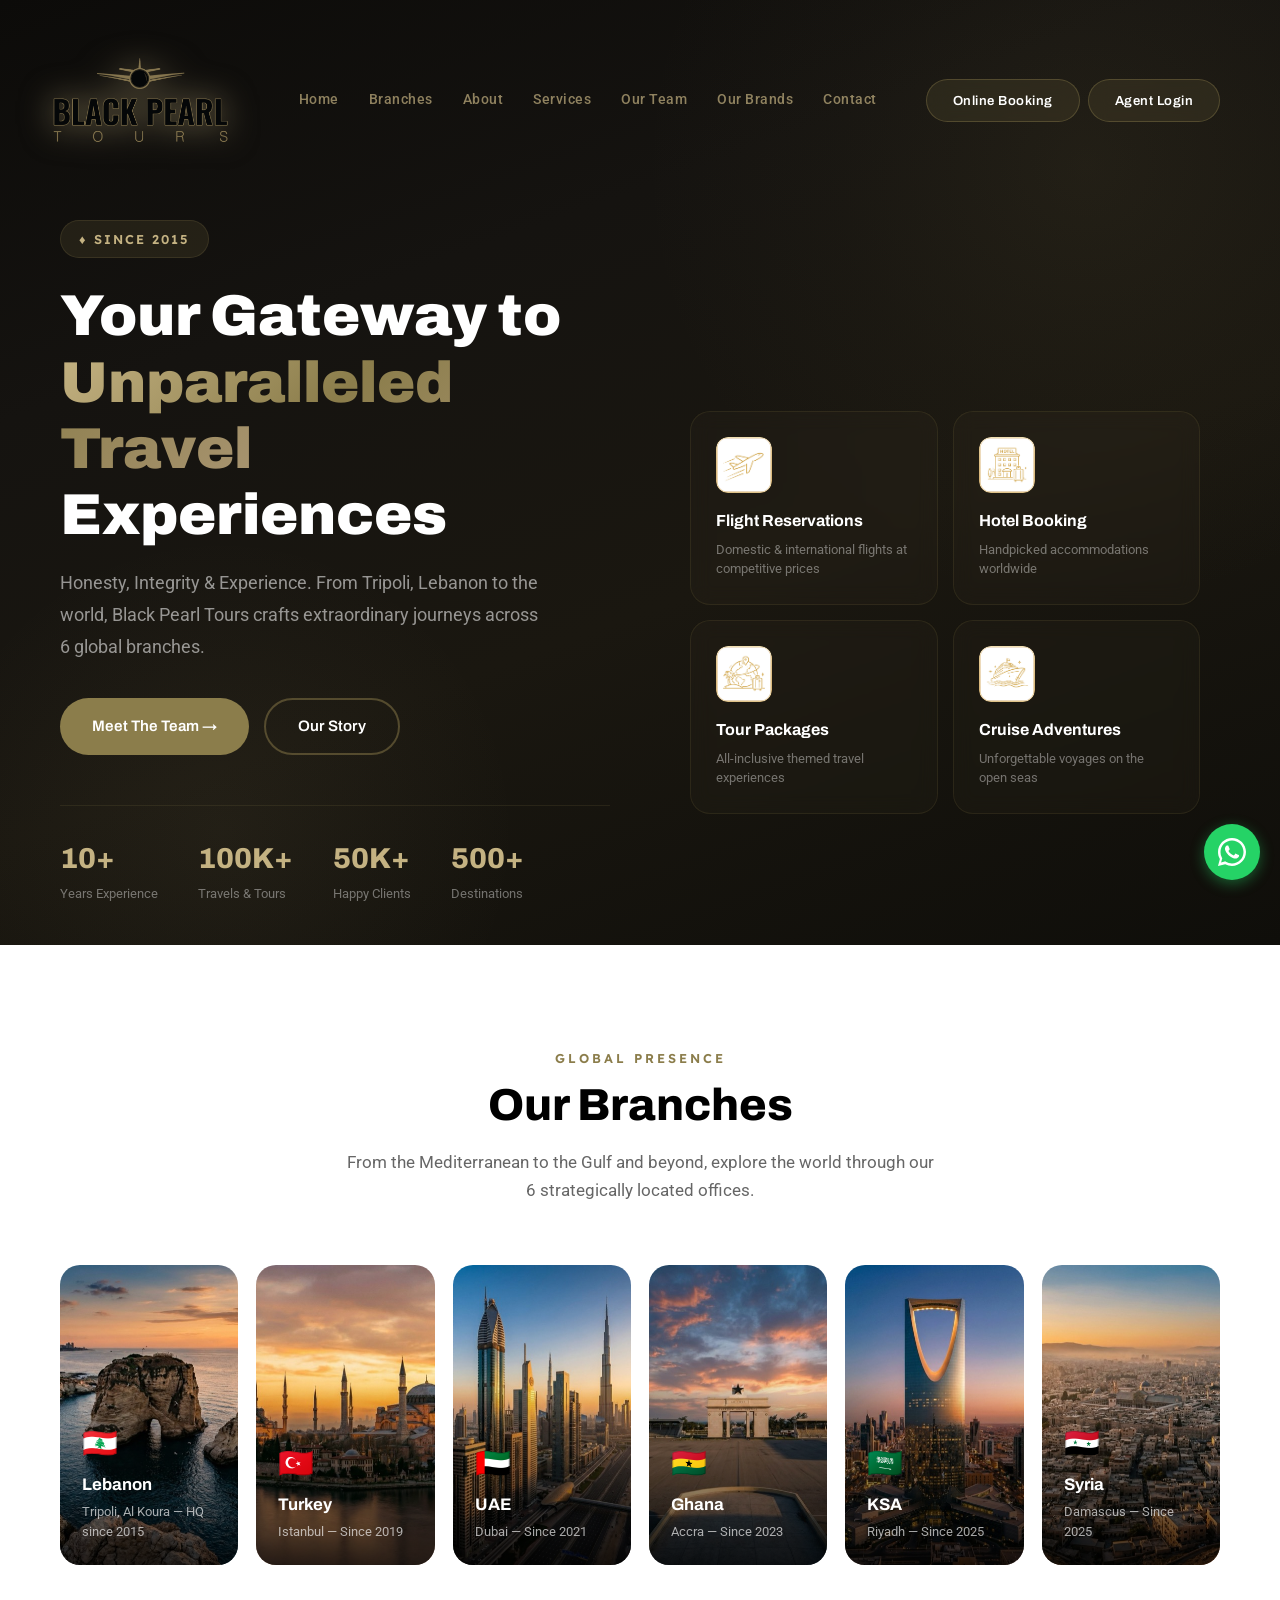
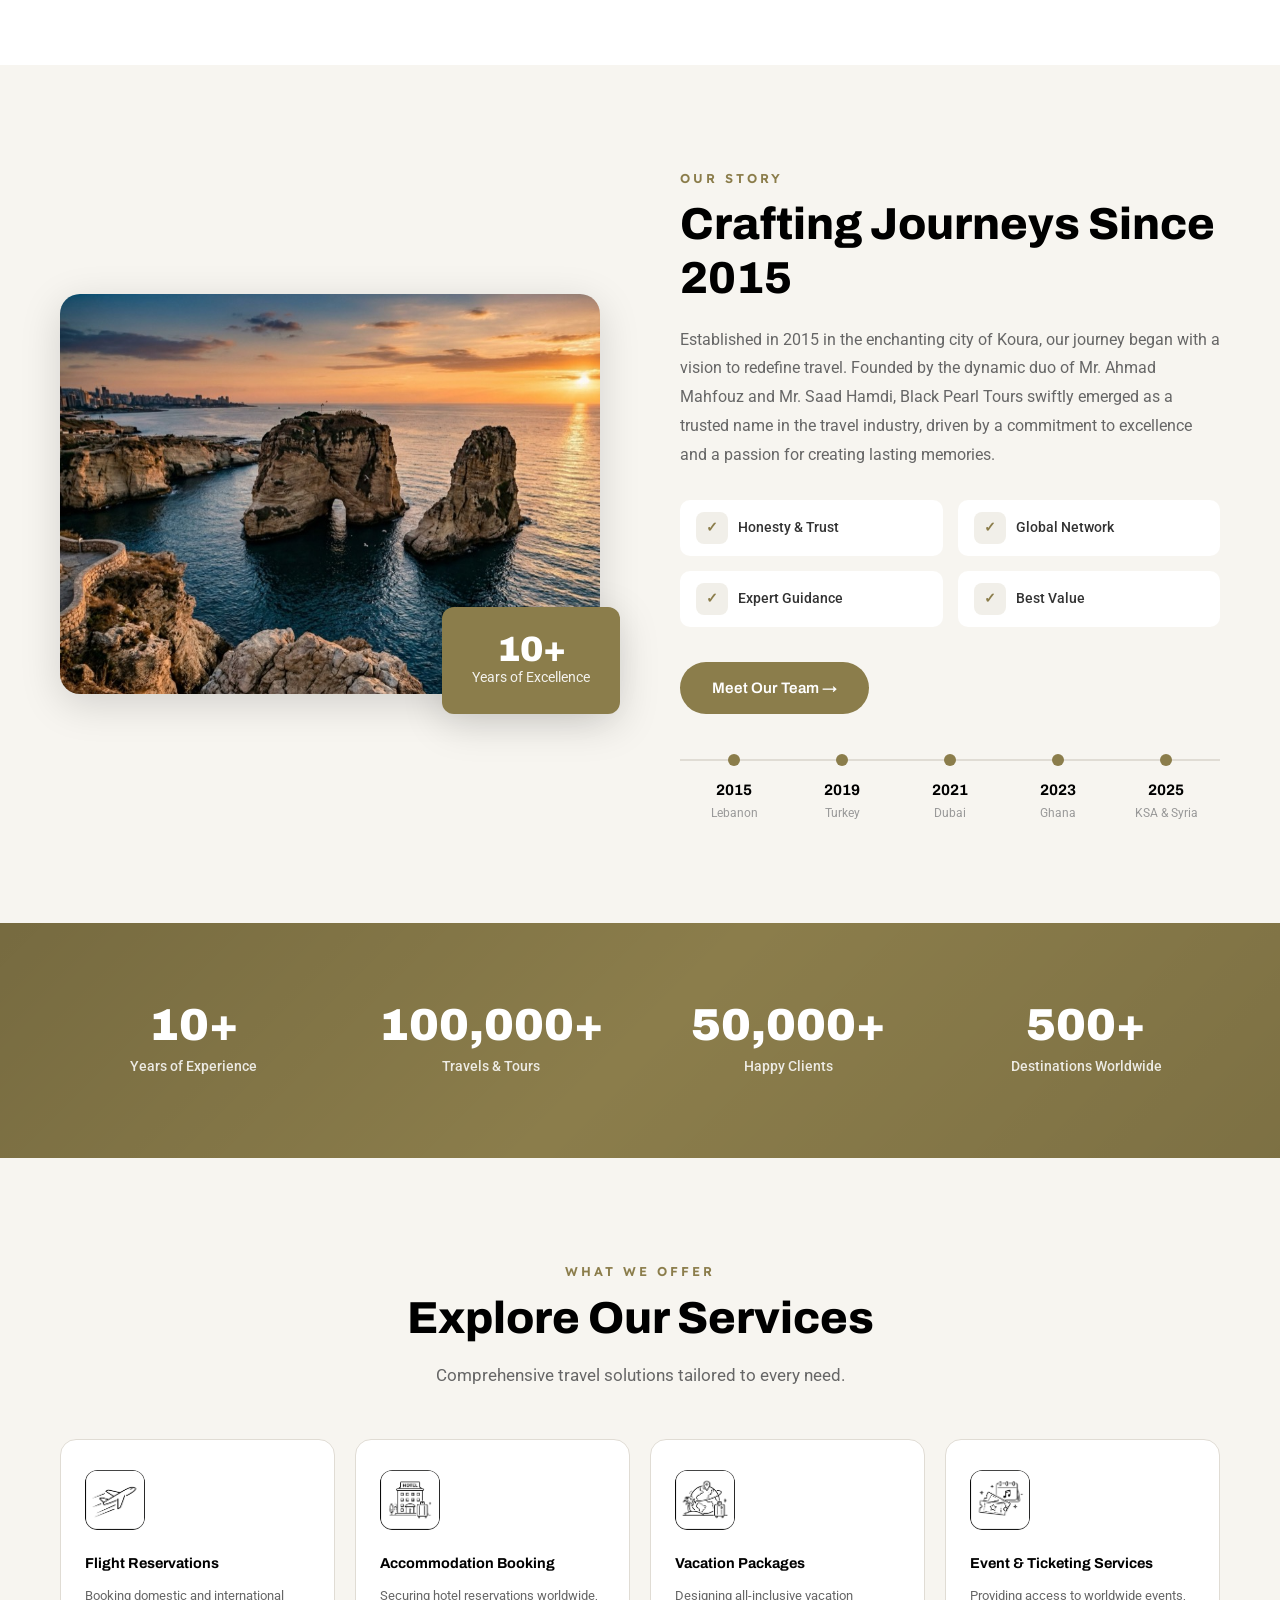
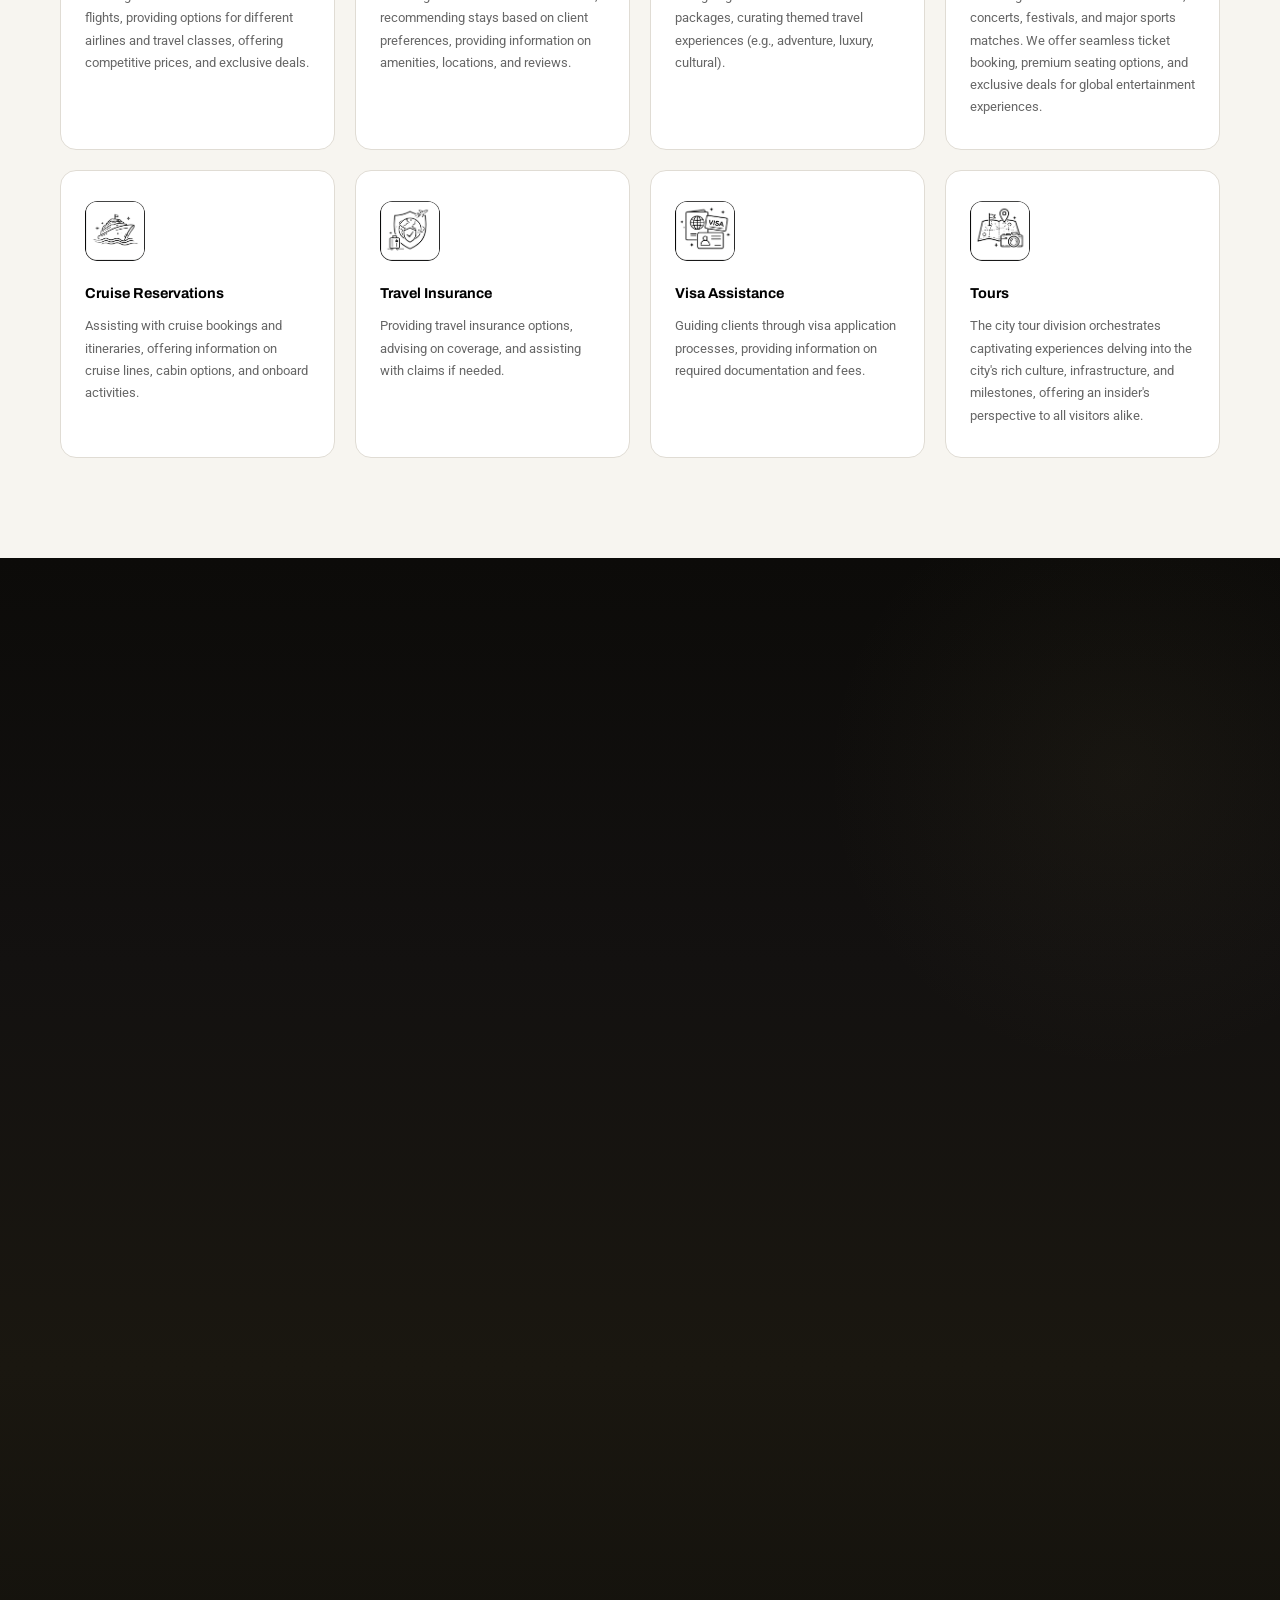
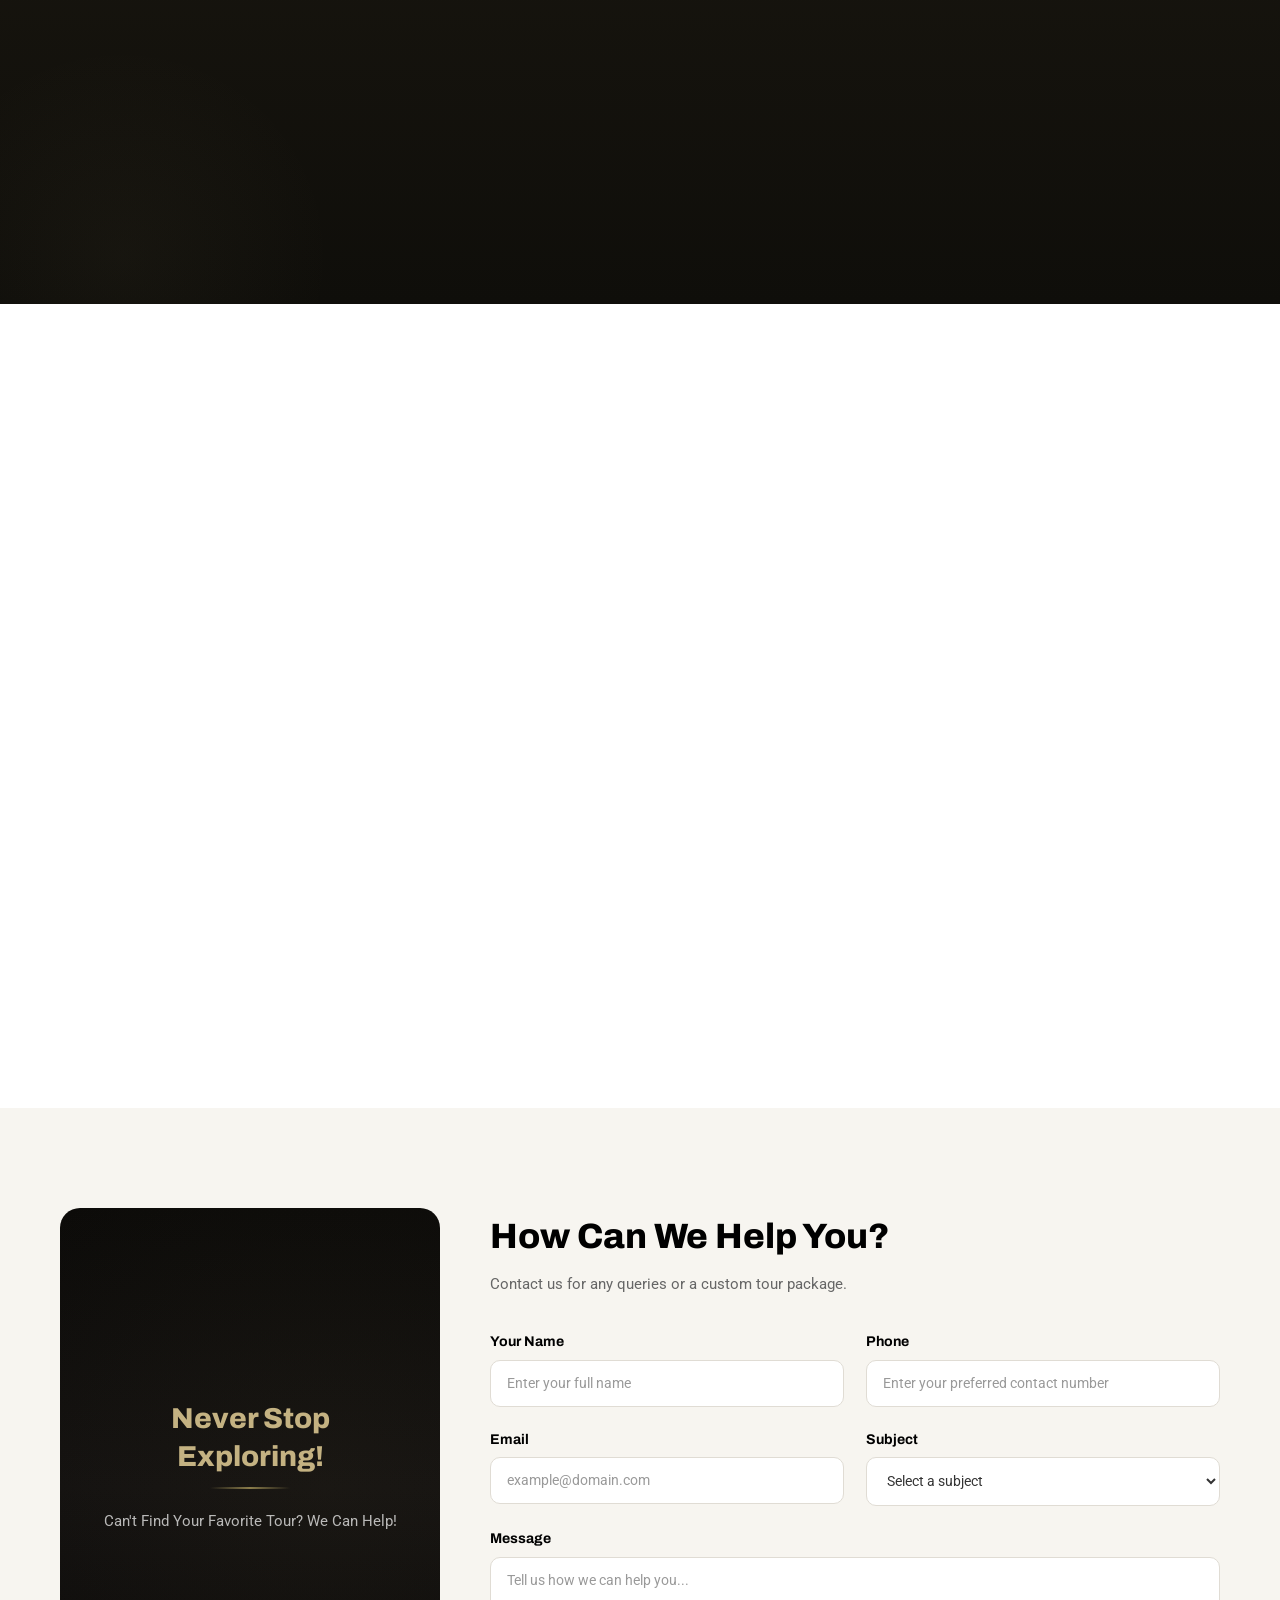
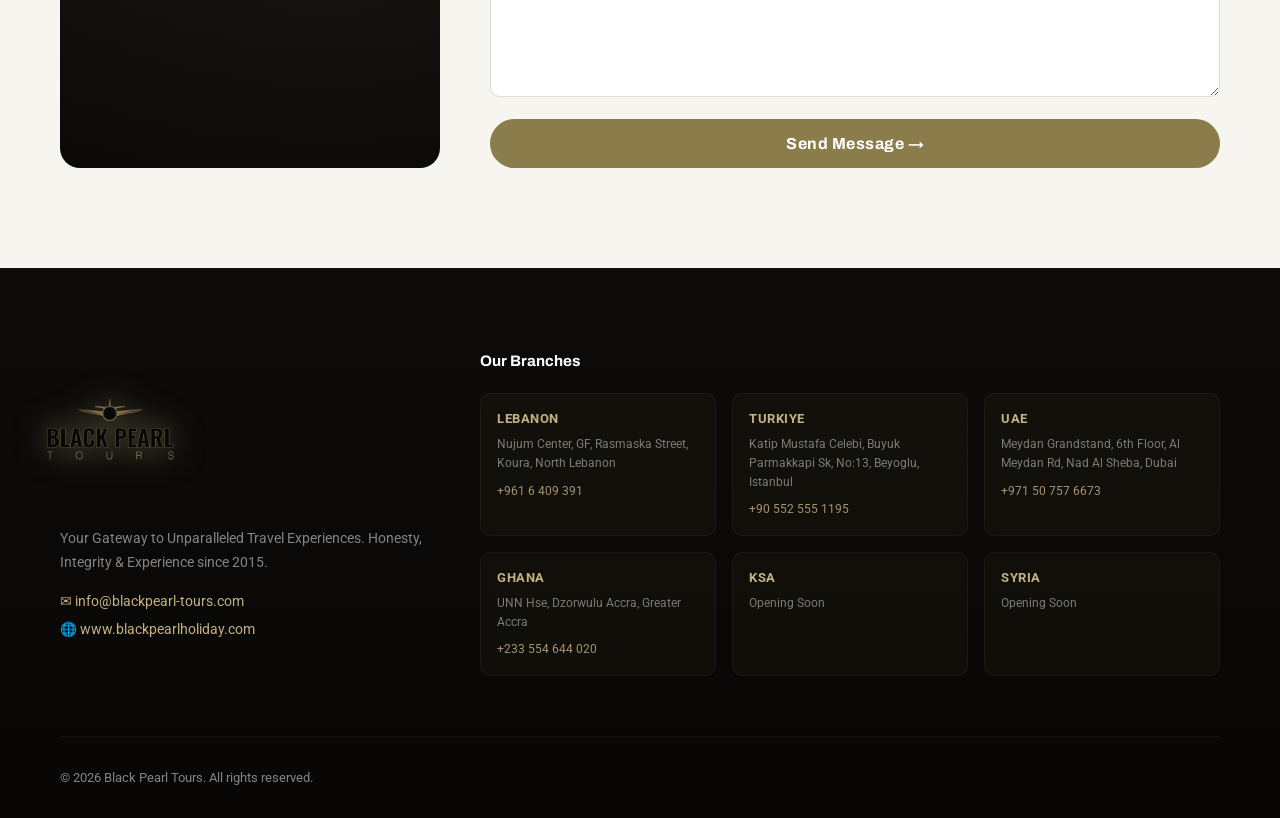
==== index.html @ 45e921c9 "Replace emoji icons with BPT images and add branch photos - Replace all emoji icons across the site " ====
<!DOCTYPE html>
<html lang="en">
<head>
  <meta charset="UTF-8">
  <meta name="viewport" content="width=device-width, initial-scale=1.0">
  <title>Black Pearl Tours - Your Gateway to Unparalleled Travel Experiences</title>
  <meta name="description" content="Black Pearl Tours — Honesty, Integrity &amp; Experience. Crafting extraordinary travel journeys from Tripoli, Lebanon to the world since 2015.">

  <!-- Fonts -->
  <link rel="preconnect" href="https://fonts.googleapis.com">
  <link rel="preconnect" href="https://fonts.gstatic.com" crossorigin>
  <link href="https://fonts.googleapis.com/css2?family=Archivo:wght@400;500;600;700;800;900&family=Roboto:wght@300;400;500;700&family=Readex+Pro:wght@300;400;500;600;700&display=swap" rel="stylesheet">

  <!-- Styles -->
  <link rel="stylesheet" href="assets/css/styles.css">
</head>
<body>

  <!-- ========== HEADER ========== -->
  <header class="header" id="header">
    <div class="container">
      <a href="#" class="logo">
        <img src="logo.png" alt="Black Pearl Tours" class="logo-img">
      </a>
      <nav class="nav-links">
        <a href="#home">Home</a>
        <a href="#branches">Branches</a>
        <a href="#about">About</a>
        <a href="#services">Services</a>
        <a href="#team">Our Team</a>
        <a href="#umbrella">Our Brands</a>
        <a href="#contact">Contact</a>
      </nav>
      <div class="nav-cta">
        <a href="https://online.blackpearlholiday.com/" class="btn btn-primary" target="_blank">Online Booking</a>
        <a href="/agentlogin.html" class="btn btn-primary">Agent Login</a>
      </div>
      <button class="mobile-toggle" aria-label="Toggle navigation">
        <span></span><span></span><span></span>
      </button>
    </div>
  </header>


  <!-- ========== HERO ========== -->
  <section class="hero" id="home">
    <div class="container">
      <div class="hero-content">
        <div class="hero-badge">&#9830; Since 2015</div>
        <h1>Your Gateway to <span class="highlight">Unparalleled Travel</span> Experiences</h1>
        <p>Honesty, Integrity &amp; Experience. From Tripoli, Lebanon to the world, Black Pearl Tours crafts extraordinary journeys across 6 global branches.</p>
        <div class="hero-buttons">
          <a href="#team" class="btn btn-primary">Meet The Team &#8594;</a>
          <a href="#about" class="btn btn-outline">Our Story</a>
        </div>
        <div class="hero-stats">
          <div class="hero-stat">
            <h3>10+</h3>
            <p>Years Experience</p>
          </div>
          <div class="hero-stat">
            <h3>100K+</h3>
            <p>Travels &amp; Tours</p>
          </div>
          <div class="hero-stat">
            <h3>50K+</h3>
            <p>Happy Clients</p>
          </div>
          <div class="hero-stat">
            <h3>500+</h3>
            <p>Destinations</p>
          </div>
        </div>
      </div>
      <div class="hero-visual">
        <div class="hero-card">
          <div class="hero-card-icon"><img src="assets/images/icons/gold/flight.jpg" alt="Flight Reservations"></div>
          <h4>Flight Reservations</h4>
          <p>Domestic &amp; international flights at competitive prices</p>
        </div>
        <div class="hero-card">
          <div class="hero-card-icon"><img src="assets/images/icons/gold/hotel.jpg" alt="Hotel Booking"></div>
          <h4>Hotel Booking</h4>
          <p>Handpicked accommodations worldwide</p>
        </div>
        <div class="hero-card">
          <div class="hero-card-icon"><img src="assets/images/icons/gold/vacation.jpg" alt="Tour Packages"></div>
          <h4>Tour Packages</h4>
          <p>All-inclusive themed travel experiences</p>
        </div>
        <div class="hero-card">
          <div class="hero-card-icon"><img src="assets/images/icons/gold/cruise.jpg" alt="Cruise Adventures"></div>
          <h4>Cruise Adventures</h4>
          <p>Unforgettable voyages on the open seas</p>
        </div>
      </div>
    </div>
  </section>


  <!-- ========== BRANCHES ========== -->
  <section class="branches" id="branches">
    <div class="container">
      <div class="branches-header fade-in">
        <span class="section-label">Global Presence</span>
        <h2 class="section-title">Our Branches</h2>
        <p class="section-subtitle">From the Mediterranean to the Gulf and beyond, explore the world through our 6 strategically located offices.</p>
      </div>
      <div class="branches-grid">
        <a href="https://blackpearlholiday.com/black-pearl-lebanon/" target="_blank" class="branch-card fade-in">
          <div class="branch-bg"></div>
          <div class="branch-overlay"></div>
          <div class="branch-content">
            <div class="branch-flag">&#127473;&#127463;</div>
            <h3>Lebanon</h3>
            <p>Tripoli, Al Koura &mdash; HQ since 2015</p>
          </div>
        </a>
        <a href="https://blackpearlholiday.com/black-pearl-turkey/" target="_blank" class="branch-card fade-in">
          <div class="branch-bg"></div>
          <div class="branch-overlay"></div>
          <div class="branch-content">
            <div class="branch-flag">&#127481;&#127479;</div>
            <h3>Turkey</h3>
            <p>Istanbul &mdash; Since 2019</p>
          </div>
        </a>
        <a href="https://blackpearlholiday.com/black-pearl-dubai/" target="_blank" class="branch-card fade-in">
          <div class="branch-bg"></div>
          <div class="branch-overlay"></div>
          <div class="branch-content">
            <div class="branch-flag">&#127462;&#127466;</div>
            <h3>UAE</h3>
            <p>Dubai &mdash; Since 2021</p>
          </div>
        </a>
        <a href="https://blackpearlholiday.com/black-pearl-ghana/" target="_blank" class="branch-card fade-in">
          <div class="branch-bg"></div>
          <div class="branch-overlay"></div>
          <div class="branch-content">
            <div class="branch-flag">&#127468;&#127469;</div>
            <h3>Ghana</h3>
            <p>Accra &mdash; Since 2023</p>
          </div>
        </a>
        <a href="https://blackpearlholiday.com/black-pearl-ksa/" target="_blank" class="branch-card fade-in">
          <div class="branch-bg"></div>
          <div class="branch-overlay"></div>
          <div class="branch-content">
            <div class="branch-flag">&#127480;&#127462;</div>
            <h3>KSA</h3>
            <p>Riyadh &mdash; Since 2025</p>
          </div>
        </a>
        <div class="branch-card fade-in">
          <div class="branch-bg"></div>
          <div class="branch-overlay"></div>
          <div class="branch-content">
            <div class="branch-flag">&#127480;&#127486;</div>
            <h3>Syria</h3>
            <p>Damascus &mdash; Since 2025</p>
          </div>
        </div>
      </div>
    </div>
  </section>


  <!-- ========== ABOUT ========== -->
  <section class="about" id="about">
    <div class="container">
      <div class="about-visual fade-in">
        <div class="about-img-main">
          <img src="assets/images/branches/lebanon.jpg" alt="Black Pearl Tours - Lebanon HQ" loading="lazy">
        </div>
        <div class="about-experience">
          <h3>10+</h3>
          <p>Years of Excellence</p>
        </div>
      </div>
      <div class="about-content fade-in">
        <span class="section-label">Our Story</span>
        <h2 class="section-title">Crafting Journeys Since 2015</h2>
        <p class="about-text">Established in 2015 in the enchanting city of Koura, our journey began with a vision to redefine travel. Founded by the dynamic duo of Mr. Ahmad Mahfouz and Mr. Saad Hamdi, Black Pearl Tours swiftly emerged as a trusted name in the travel industry, driven by a commitment to excellence and a passion for creating lasting memories.</p>
        <div class="about-values">
          <div class="about-value">
            <div class="about-value-icon">&#10003;</div>
            Honesty &amp; Trust
          </div>
          <div class="about-value">
            <div class="about-value-icon">&#10003;</div>
            Global Network
          </div>
          <div class="about-value">
            <div class="about-value-icon">&#10003;</div>
            Expert Guidance
          </div>
          <div class="about-value">
            <div class="about-value-icon">&#10003;</div>
            Best Value
          </div>
        </div>
        <a href="#team" class="btn btn-primary">Meet Our Team &#8594;</a>
        <div class="timeline">
          <div class="timeline-item">
            <div class="timeline-dot"></div>
            <div class="timeline-year">2015</div>
            <div class="timeline-place">Lebanon</div>
          </div>
          <div class="timeline-item">
            <div class="timeline-dot"></div>
            <div class="timeline-year">2019</div>
            <div class="timeline-place">Turkey</div>
          </div>
          <div class="timeline-item">
            <div class="timeline-dot"></div>
            <div class="timeline-year">2021</div>
            <div class="timeline-place">Dubai</div>
          </div>
          <div class="timeline-item">
            <div class="timeline-dot"></div>
            <div class="timeline-year">2023</div>
            <div class="timeline-place">Ghana</div>
          </div>
          <div class="timeline-item">
            <div class="timeline-dot"></div>
            <div class="timeline-year">2025</div>
            <div class="timeline-place">KSA &amp; Syria</div>
          </div>
        </div>
      </div>
    </div>
  </section>


  <!-- ========== STATS ========== -->
  <section class="stats">
    <div class="container">
      <div class="stats-grid">
        <div class="stat-item fade-in">
          <h3>10+</h3>
          <p>Years of Experience</p>
        </div>
        <div class="stat-item fade-in">
          <h3>100,000+</h3>
          <p>Travels &amp; Tours</p>
        </div>
        <div class="stat-item fade-in">
          <h3>50,000+</h3>
          <p>Happy Clients</p>
        </div>
        <div class="stat-item fade-in">
          <h3>500+</h3>
          <p>Destinations Worldwide</p>
        </div>
      </div>
    </div>
  </section>


  <!-- ========== SERVICES ========== -->
  <section class="services" id="services">
    <div class="container">
      <div class="services-header fade-in">
        <span class="section-label">What We Offer</span>
        <h2 class="section-title">Explore Our Services</h2>
        <p class="section-subtitle">Comprehensive travel solutions tailored to every need.</p>
      </div>
      <div class="services-grid">
        <div class="service-card fade-in">
          <div class="service-icon"><img src="assets/images/icons/black/flight.jpg" alt="Flight Reservations"></div>
          <h4>Flight Reservations</h4>
          <p>Booking domestic and international flights, providing options for different airlines and travel classes, offering competitive prices, and exclusive deals.</p>
        </div>
        <div class="service-card fade-in">
          <div class="service-icon"><img src="assets/images/icons/black/hotel.jpg" alt="Accommodation Booking"></div>
          <h4>Accommodation Booking</h4>
          <p>Securing hotel reservations worldwide, recommending stays based on client preferences, providing information on amenities, locations, and reviews.</p>
        </div>
        <div class="service-card fade-in">
          <div class="service-icon"><img src="assets/images/icons/black/vacation.jpg" alt="Vacation Packages"></div>
          <h4>Vacation Packages</h4>
          <p>Designing all-inclusive vacation packages, curating themed travel experiences (e.g., adventure, luxury, cultural).</p>
        </div>
        <div class="service-card fade-in">
          <div class="service-icon"><img src="assets/images/icons/black/events.jpg" alt="Event and Ticketing"></div>
          <h4>Event &amp; Ticketing Services</h4>
          <p>Providing access to worldwide events, concerts, festivals, and major sports matches. We offer seamless ticket booking, premium seating options, and exclusive deals for global entertainment experiences.</p>
        </div>
        <div class="service-card fade-in">
          <div class="service-icon"><img src="assets/images/icons/black/cruise.jpg" alt="Cruise Reservations"></div>
          <h4>Cruise Reservations</h4>
          <p>Assisting with cruise bookings and itineraries, offering information on cruise lines, cabin options, and onboard activities.</p>
        </div>
        <div class="service-card fade-in">
          <div class="service-icon"><img src="assets/images/icons/black/insurance.jpg" alt="Travel Insurance"></div>
          <h4>Travel Insurance</h4>
          <p>Providing travel insurance options, advising on coverage, and assisting with claims if needed.</p>
        </div>
        <div class="service-card fade-in">
          <div class="service-icon"><img src="assets/images/icons/black/visa.jpg" alt="Visa Assistance"></div>
          <h4>Visa Assistance</h4>
          <p>Guiding clients through visa application processes, providing information on required documentation and fees.</p>
        </div>
        <div class="service-card fade-in">
          <div class="service-icon"><img src="assets/images/icons/black/tours.jpg" alt="Tours"></div>
          <h4>Tours</h4>
          <p>The city tour division orchestrates captivating experiences delving into the city's rich culture, infrastructure, and milestones, offering an insider's perspective to all visitors alike.</p>
        </div>
      </div>
    </div>
  </section>


  <!-- ========== MEET THE TEAM ========== -->
  <section class="meet-team" id="team">
    <div class="container">
      <div class="meet-team-header fade-in">
        <span class="section-label">Our People</span>
        <h2 class="section-title">Meet The Team</h2>
        <p class="section-subtitle">The dedicated professionals behind Black Pearl Tours' success across 11 specialized departments.</p>
      </div>

      <!-- Featured: Management -->
      <div class="dept-featured fade-in">
        <div class="dept-featured-inner">
          <div class="dept-featured-left">
            <div class="dept-featured-icon"><img src="assets/images/icons/gold/leadership.jpg" alt="Leadership"></div>
            <h3 class="dept-featured-title">Leadership</h3>
          </div>
          <div class="dept-featured-people">
            <div class="leader"><strong>Ahmad Mahfouz</strong><span>CEO</span></div>
            <div class="leader"><strong>Saad Hamdi</strong><span>COO</span></div>
            <div class="leader"><strong>Mohammad Kouzi</strong><span>HR</span></div>
            <div class="leader"><strong>Marwa Osman</strong><span>TD Manager</span></div>
            <div class="leader"><strong>Shahnaz Ajaj</strong><span>B2C Manager</span></div>
            <div class="leader"><strong>Ziad El Amouri</strong><span>Operations</span></div>
          </div>
        </div>
      </div>

      <!-- Department Grid -->
      <div class="dept-grid">

        <div class="dept-card fade-in">
          <div class="dept-card-head">
            <div class="dept-card-icon"><img src="assets/images/icons/gold/accounting.jpg" alt="Accounting"></div>
            <h4 class="dept-card-title">Accounting</h4>
            <span class="dept-count">12</span>
          </div>
          <div class="dept-card-members">
            <span>Abdallah El Mohtadi</span><span>Akram Issa</span><span>Asia Afyiuni</span>
            <span>Ahmad El Sayed</span><span>Dima Hamze</span><span>Katia Tanous</span>
            <span>Moussa Al Ali</span><span>Nazih Khayal</span><span>Omar Halabi</span>
            <span>Tarek Amoury</span><span>Youssef Bashir</span><span>Talal Kamaz</span>
          </div>
        </div>

        <div class="dept-card fade-in">
          <div class="dept-card-head">
            <div class="dept-card-icon"><img src="assets/images/icons/gold/ticketing.jpg" alt="Ticketing"></div>
            <h4 class="dept-card-title">Ticketing</h4>
            <span class="dept-count">17</span>
          </div>
          <div class="dept-card-members">
            <span>Abdallah Khdeir</span><span>Abdul Rahman Mardilli</span><span>Abed Al Aal Hamdan</span>
            <span>Abed El Kader Latifa</span><span>Alaa Al Ali</span><span>Bahaa Latifa</span>
            <span>Baker Asaad</span><span>Hasan Abed Al Kader</span><span>Ibrahim Al Ali</span>
            <span>Jihad Barlan</span><span>Layal El Hajj Hussein</span><span>Mirvat Daher</span>
            <span>Nadim El Rayess</span><span>Omar Mohtadi</span><span>Rola Halawani</span>
            <span>Yehya Al Ali</span><span>Youssef Mahfouz</span>
          </div>
        </div>

        <div class="dept-card fade-in">
          <div class="dept-card-head">
            <div class="dept-card-icon"><img src="assets/images/icons/gold/b2c.jpg" alt="B2C Packages"></div>
            <h4 class="dept-card-title">B2C Packages</h4>
            <span class="dept-count">10</span>
          </div>
          <div class="dept-card-members">
            <span>Fadel Hoz</span><span>Farah Jabakhanji</span><span>Madyan Antar</span>
            <span>Malake Naghi</span><span>Mirna Chaarawi</span><span>Nadia Khouja</span>
            <span>Naziha Chaaban</span><span>Omar Safarjalani</span><span>Salma El Tahech</span>
            <span>Tahani El Cheikh</span>
          </div>
        </div>

        <div class="dept-card fade-in">
          <div class="dept-card-head">
            <div class="dept-card-icon"><img src="assets/images/icons/gold/sales.jpg" alt="Sales"></div>
            <h4 class="dept-card-title">Sales</h4>
            <span class="dept-count">8</span>
          </div>
          <div class="dept-card-members">
            <span>Maya Said</span><span>Nancy Koshanian</span><span>Bilal Abdelkarim</span>
            <span>Ihab Yammout</span><span>Jalal Sabbagh</span><span>Marie Oraiby</span>
            <span>Nariman Remmo</span><span>Nathalie Al Araiby</span>
          </div>
        </div>

        <div class="dept-card fade-in">
          <div class="dept-card-head">
            <div class="dept-card-icon"><img src="assets/images/icons/gold/marketing.jpg" alt="Design and Marketing"></div>
            <h4 class="dept-card-title">Design &amp; Marketing</h4>
            <span class="dept-count">3</span>
          </div>
          <div class="dept-card-members">
            <span>Joseph Hanna</span><span>Ahmad Diab</span><span>Farah Abbas</span>
          </div>
        </div>

        <div class="dept-card fade-in">
          <div class="dept-card-head">
            <div class="dept-card-icon"><img src="assets/images/icons/gold/tours-events.jpg" alt="Tour Transfer Events"></div>
            <h4 class="dept-card-title">Tour, Transfer &amp; Events</h4>
            <span class="dept-count">2</span>
          </div>
          <div class="dept-card-members">
            <span>Hala Nafeh</span><span>Rim Daher</span>
          </div>
        </div>

        <div class="dept-card fade-in">
          <div class="dept-card-head">
            <div class="dept-card-icon"><img src="assets/images/icons/gold/collectors.jpg" alt="Collectors"></div>
            <h4 class="dept-card-title">Collectors</h4>
            <span class="dept-count">2</span>
          </div>
          <div class="dept-card-members">
            <span>Abed Al Jalil</span><span>Omar Soufi</span>
          </div>
        </div>

        <div class="dept-card fade-in">
          <div class="dept-card-head">
            <div class="dept-card-icon"><img src="assets/images/icons/gold/coordination.jpg" alt="Travel Package Coordination"></div>
            <h4 class="dept-card-title">Travel Package Coordination</h4>
            <span class="dept-count">3</span>
          </div>
          <div class="dept-card-members">
            <span>Oussama Rifaieh</span><span>Racha Baker</span><span>Madyan Eid</span>
          </div>
        </div>

        <div class="dept-card fade-in">
          <div class="dept-card-head">
            <div class="dept-card-icon"><img src="assets/images/icons/gold/visa.jpg" alt="Visa"></div>
            <h4 class="dept-card-title">Visa</h4>
            <span class="dept-count">2</span>
          </div>
          <div class="dept-card-members">
            <span>Mohamad Sharif</span><span>Zaynab Obayane</span>
          </div>
        </div>

        <div class="dept-card fade-in">
          <div class="dept-card-head">
            <div class="dept-card-icon"><img src="assets/images/icons/gold/hotel.jpg" alt="Hotel Operation"></div>
            <h4 class="dept-card-title">Hotel Operation</h4>
            <span class="dept-count">4</span>
          </div>
          <div class="dept-card-members">
            <span>Salam Sultan</span><span>Issa El Abed</span><span>Inaam Tartoussi</span>
            <span>Mahdi Moukadem</span>
          </div>
        </div>

      </div>
    </div>
  </section>


  <!-- ========== UNDER OUR UMBRELLA ========== -->
  <section class="umbrella" id="umbrella">
    <div class="container">
      <div class="umbrella-header fade-in">
        <span class="section-label">Our Brands</span>
        <h2 class="section-title">Under Our Umbrella</h2>
        <p class="section-subtitle">Beyond travel, Black Pearl Tours operates complementary brands to enhance your experience.</p>
      </div>
      <div class="umbrella-grid">
        <div class="umbrella-card fade-in">
          <div class="umbrella-icon"><img src="assets/images/brands/luxir.jpg" alt="Luxir Hotel"></div>
          <h4>Luxir Hotel</h4>
          <div class="umbrella-loc">Taksim, Istanbul &mdash; Istiklal Street</div>
          <p>A Boutique Hotel in Taksim, located in the heart of Istiklal Street, offering an exceptional experience and luxurious stay.</p>
        </div>
        <div class="umbrella-card fade-in">
          <div class="umbrella-icon"><img src="assets/images/brands/north-taxi.jpg" alt="North Taxi"></div>
          <h4>North Taxi</h4>
          <div class="umbrella-loc">Lebanon &mdash; Near Haykaliyeh Hospital</div>
          <p>A taxi company based in Lebanon, near Haykaliyeh Hospital Noujoum Building, offers a fleet of modern vehicles driven by professional and experienced drivers.</p>
        </div>
      </div>
    </div>
  </section>




  <!-- ========== CONTACT ========== -->
  <section class="contact" id="contact">
    <div class="container">
      <div class="contact-side fade-in">
        <div class="contact-side-content">
          <h3>Never Stop<br>Exploring!</h3>
          <div class="contact-side-divider"></div>
          <p>Can't Find Your Favorite Tour? We Can Help!</p>
        </div>
      </div>
      <div class="contact-form-wrap fade-in">
        <h2>How Can We Help You?</h2>
        <p>Contact us for any queries or a custom tour package.</p>
        <form class="contact-form" id="contactForm">
          <div class="form-group">
            <label for="cf-name">Your Name</label>
            <input type="text" id="cf-name" name="name" placeholder="Enter your full name" required>
          </div>
          <div class="form-group">
            <label for="cf-phone">Phone</label>
            <input type="tel" id="cf-phone" name="phone" placeholder="Enter your preferred contact number">
          </div>
          <div class="form-group">
            <label for="cf-email">Email</label>
            <input type="email" id="cf-email" name="email" placeholder="example@domain.com" required>
          </div>
          <div class="form-group">
            <label for="cf-subject">Subject</label>
            <select id="cf-subject" name="subject">
              <option value="" disabled selected>Select a subject</option>
              <option>Flight Reservations</option>
              <option>Hotel Booking</option>
              <option>Tour Packages</option>
              <option>Visa Assistance</option>
              <option>Event Tickets</option>
              <option>Custom Request</option>
              <option>Other</option>
            </select>
          </div>
          <div class="form-group full-width">
            <label for="cf-message">Message</label>
            <textarea id="cf-message" name="message" placeholder="Tell us how we can help you..."></textarea>
          </div>
          <div class="form-status"></div>
          <div class="contact-submit">
            <button type="submit" class="btn btn-primary">Send Message &#8594;</button>
          </div>
        </form>
      </div>
    </div>
  </section>


  <!-- ========== FOOTER ========== -->
  <footer class="footer">
    <div class="container">
      <div class="footer-grid">
        <div class="footer-brand">
          <a href="#" class="logo">
            <img src="logo.png" alt="Black Pearl Tours" class="logo-img">
          </a>
          <p>Your Gateway to Unparalleled Travel Experiences. Honesty, Integrity &amp; Experience since 2015.</p>
          <div class="footer-contact">
            <a href="mailto:info@blackpearl-tours.com">&#9993; info@blackpearl-tours.com</a>
            <a href="https://blackpearlholiday.com" target="_blank">&#127760; www.blackpearlholiday.com</a>
          </div>
        </div>
        <div class="footer-branches">
          <h4>Our Branches</h4>
          <div class="footer-branches-grid">
            <div class="footer-branch">
              <strong>Lebanon</strong>
              <p>Nujum Center, GF, Rasmaska Street, Koura, North Lebanon</p>
              <a href="tel:+9616409391">+961 6 409 391</a>
            </div>
            <div class="footer-branch">
              <strong>Turkiye</strong>
              <p>Katip Mustafa Celebi, Buyuk Parmakkapi Sk, No:13, Beyoglu, Istanbul</p>
              <a href="tel:+905525551195">+90 552 555 1195</a>
            </div>
            <div class="footer-branch">
              <strong>UAE</strong>
              <p>Meydan Grandstand, 6th Floor, Al Meydan Rd, Nad Al Sheba, Dubai</p>
              <a href="tel:+971507576673">+971 50 757 6673</a>
            </div>
            <div class="footer-branch">
              <strong>Ghana</strong>
              <p>UNN Hse, Dzorwulu Accra, Greater Accra</p>
              <a href="tel:+233554644020">+233 554 644 020</a>
            </div>
            <div class="footer-branch">
              <strong>KSA</strong>
              <p>Opening Soon</p>
            </div>
            <div class="footer-branch">
              <strong>Syria</strong>
              <p>Opening Soon</p>
            </div>
          </div>
        </div>
      </div>
      <div class="footer-bottom">
        <p>&copy; 2026 Black Pearl Tours. All rights reserved.</p>
      </div>
    </div>
  </footer>

  <!-- Sticky CTA bar (mobile only) -->
  <div class="mobile-cta-bar">
    <a href="https://online.blackpearlholiday.com/" class="btn btn-primary" target="_blank">Online Booking</a>
    <a href="/agentlogin.html" class="btn btn-primary">Agent Login</a>
  </div>

  <!-- WhatsApp floating button (mobile only) -->
  <a href="https://wa.me/447763354503" target="_blank" class="whatsapp-float" aria-label="Chat on WhatsApp">
    <svg viewBox="0 0 32 32" width="28" height="28" fill="#fff"><path d="M16.004 0C7.176 0 .002 7.174.002 16.002c0 2.822.737 5.577 2.137 8.002L.003 32l8.203-2.1a15.94 15.94 0 007.798 2.028C24.83 31.928 32 24.754 32 15.998 32 7.174 24.832 0 16.004 0zm0 29.072a13.07 13.07 0 01-7.07-2.07l-.508-.3-4.862 1.246 1.298-4.712-.34-.536A13.01 13.01 0 012.86 16.002c0-7.248 5.898-13.146 13.144-13.146 7.248 0 13.14 5.898 13.14 13.146 0 7.25-5.892 13.07-13.14 13.07zm7.206-9.834c-.396-.198-2.34-1.152-2.7-1.284-.362-.132-.626-.198-.888.198-.264.396-1.02 1.284-1.25 1.548-.23.264-.46.296-.856.1-.396-.198-1.672-.616-3.184-1.964-1.176-1.05-1.97-2.346-2.2-2.742-.232-.396-.024-.61.174-.808.178-.178.396-.462.594-.694.198-.23.264-.396.396-.66.132-.264.066-.494-.034-.692-.098-.198-.888-2.14-1.218-2.93-.32-.77-.646-.666-.888-.678l-.756-.014c-.264 0-.692.1-1.054.494-.362.396-1.382 1.35-1.382 3.292 0 1.942 1.416 3.82 1.614 4.082.198.264 2.786 4.254 6.752 5.966.944.408 1.68.65 2.254.834.948.3 1.81.258 2.492.156.76-.114 2.34-.956 2.67-1.878.33-.924.33-1.716.23-1.882-.098-.164-.36-.264-.756-.46z"/></svg>
  </a>

  <!-- Scripts -->
  <script src="assets/js/script.js"></script>

</body>
</html>
---- assets/css/styles.css ----
/* =============================================
   BLACK PEARL TOURS — Main Stylesheet
   ============================================= */

/* ===== RESET & VARIABLES ===== */
*, *::before, *::after { margin: 0; padding: 0; box-sizing: border-box; }

:root {
  --gold: #8B7D4B;
  --gold-light: #A89470;
  --gold-lighter: #C4B282;
  --gold-dark: #6E6240;
  --gold-darker: #564D32;
  --black: #000;
  --dark: #0a0a0a;
  --darker: #050505;
  --charcoal: #1a1a1a;
  --text: #333;
  --text-light: #666;
  --text-lighter: #999;
  --white: #fff;
  --off-white: #faf9f6;
  --cream: #f5f0e8;
  --light-bg: #f7f5f0;
  --border: #e0dcd4;
  --shadow: 0 4px 20px rgba(0,0,0,0.08);
  --shadow-lg: 0 10px 40px rgba(0,0,0,0.15);
  --radius: 12px;
  --radius-lg: 20px;
  --transition: all 0.3s ease;
}

html { scroll-behavior: smooth; scroll-padding-top: 100px; }

section[id] {
  scroll-margin-top: 100px;
}

body {
  font-family: 'Roboto', sans-serif;
  color: var(--text);
  line-height: 1.6;
  overflow-x: hidden;
  background: var(--white);
}

h1, h2, h3, h4, h5 { font-family: 'Archivo', sans-serif; }

a { text-decoration: none; color: inherit; }
img { max-width: 100%; display: block; }
ul { list-style: none; }

.container {
  max-width: 1200px;
  margin: 0 auto;
  padding: 0 20px;
}


/* ===== SHARED COMPONENTS ===== */
.section-label {
  display: inline-block;
  font-family: 'Readex Pro', sans-serif;
  font-size: 0.8rem;
  font-weight: 600;
  letter-spacing: 3px;
  text-transform: uppercase;
  color: var(--gold);
  margin-bottom: 10px;
}

.section-title {
  font-size: clamp(1.8rem, 4vw, 2.8rem);
  font-weight: 800;
  color: var(--black);
  margin-bottom: 15px;
  line-height: 1.2;
}

.section-subtitle {
  font-size: 1.05rem;
  color: var(--text-light);
  max-width: 600px;
  line-height: 1.7;
}

.btn {
  display: inline-flex;
  align-items: center;
  gap: 8px;
  padding: 14px 32px;
  border-radius: 50px;
  font-family: 'Archivo', sans-serif;
  font-weight: 600;
  font-size: 0.95rem;
  transition: var(--transition);
  cursor: pointer;
  border: none;
}

.btn-primary {
  background: var(--gold);
  color: var(--white);
}
.btn-primary:hover {
  background: var(--gold-dark);
  transform: translateY(-2px);
  box-shadow: 0 6px 20px rgba(139,125,75,0.4);
}

.btn-outline {
  background: transparent;
  color: var(--white);
  border: 2px solid rgba(139,125,75,0.5);
}
.btn-outline:hover {
  background: var(--gold);
  color: var(--white);
  border-color: var(--gold);
}

.btn-dark {
  background: var(--black);
  color: var(--white);
}
.btn-dark:hover {
  background: var(--charcoal);
  transform: translateY(-2px);
  box-shadow: 0 6px 20px rgba(0,0,0,0.3);
}


/* ===== HEADER / NAV ===== */
.header {
  position: fixed;
  top: -10px;
  left: 0;
  right: 0;
  z-index: 1000;
  padding: 0;
  background: transparent;
  transition: padding 0.3s ease, top 0.3s ease;
}
.header.scrolled {
  top: 0;
  background: rgba(12,11,9,0.8);
  backdrop-filter: blur(20px);
  -webkit-backdrop-filter: blur(20px);
  border-bottom: 1px solid rgba(139,125,75,0.12);
}
.header.scrolled .logo-img {
  height: 150px;
  margin: -20px 0;
}
.header .container {
  display: flex;
  align-items: center;
  justify-content: space-between;
}

.logo {
  display: flex;
  align-items: center;
  margin-left: -30px;
}
.logo-img {
  height: 220px;
  width: auto;
  filter: drop-shadow(0 0 16px rgba(196, 178, 130, 0.55));
  transition: filter 0.3s ease, transform 0.3s ease, height 0.3s ease;
}
.logo:hover .logo-img {
  transform: translateY(-2px);
  filter: drop-shadow(0 0 12px rgba(196, 178, 130, 0.5));
}
.footer .logo-img {
  height: 160px;
}
.footer .logo:hover .logo-img {
  filter: drop-shadow(0 0 12px rgba(196, 178, 130, 0.5));
}

.nav-links {
  display: flex;
  gap: 30px;
  align-items: center;
}
.nav-links a {
  color: rgba(196,178,130,0.7);
  font-size: 0.85rem;
  font-weight: 500;
  letter-spacing: 0.5px;
  transition: var(--transition);
  position: relative;
}
.nav-links a::after {
  content: '';
  position: absolute;
  bottom: -4px;
  left: 50%;
  transform: translateX(-50%);
  width: 0;
  height: 1.5px;
  background: var(--gold);
  transition: var(--transition);
}
.nav-links a:hover { color: var(--gold-lighter); }
.nav-links a:hover::after { width: 100%; }

.nav-cta {
  display: flex;
  gap: 8px;
}
.nav-cta .btn {
  padding: 10px 26px;
  font-size: 0.82rem;
  letter-spacing: 0.5px;
  border: 1px solid rgba(139,125,75,0.4);
  background: rgba(139,125,75,0.15);
  backdrop-filter: blur(10px);
}
.nav-cta .btn:hover {
  background: var(--gold);
  border-color: var(--gold);
}

.mobile-toggle {
  display: none;
  flex-direction: column;
  gap: 5px;
  cursor: pointer;
  background: none;
  border: none;
  padding: 5px;
}
.mobile-toggle span {
  width: 25px;
  height: 2px;
  background: var(--white);
  transition: var(--transition);
}


/* ===== HERO ===== */
.hero {
  min-height: 100vh;
  padding-top: 180px;
  background: linear-gradient(160deg, #0c0b09 0%, #151310 30%, #1a1710 60%, #0f0e0a 100%);
  display: flex;
  align-items: center;
  position: relative;
  overflow: hidden;
}
.hero::before {
  content: '';
  position: absolute;
  top: -30%;
  right: -20%;
  width: 900px;
  height: 900px;
  background: radial-gradient(circle, rgba(139,125,75,0.1) 0%, rgba(139,125,75,0.03) 40%, transparent 70%);
  border-radius: 50%;
}
.hero::after {
  content: '';
  position: absolute;
  bottom: -25%;
  left: -10%;
  width: 700px;
  height: 700px;
  background: radial-gradient(circle, rgba(196,178,130,0.06) 0%, transparent 60%);
  border-radius: 50%;
}
.hero .container {
  display: grid;
  grid-template-columns: 1fr 1fr;
  gap: 60px;
  align-items: center;
  position: relative;
  z-index: 1;
}
.hero-content { padding: 40px 0; }
.hero-badge {
  display: inline-flex;
  align-items: center;
  gap: 8px;
  background: rgba(139,125,75,0.15);
  color: var(--gold-lighter);
  padding: 8px 18px;
  border-radius: 50px;
  font-size: 0.8rem;
  font-weight: 600;
  letter-spacing: 2px;
  text-transform: uppercase;
  margin-bottom: 25px;
  font-family: 'Readex Pro', sans-serif;
  border: 1px solid rgba(139,125,75,0.2);
}
.hero h1 {
  font-size: clamp(2.2rem, 5vw, 3.6rem);
  font-weight: 900;
  color: var(--white);
  line-height: 1.15;
  margin-bottom: 20px;
}
.hero h1 .highlight {
  background: linear-gradient(135deg, var(--gold-lighter), var(--gold), var(--gold-light));
  -webkit-background-clip: text;
  -webkit-text-fill-color: transparent;
  background-clip: text;
}
.hero p {
  font-size: 1.1rem;
  color: rgba(255,255,255,0.55);
  line-height: 1.8;
  margin-bottom: 35px;
  max-width: 480px;
}
.hero-buttons { display: flex; gap: 15px; flex-wrap: wrap; }

.hero-visual {
  display: grid;
  grid-template-columns: 1fr 1fr;
  gap: 15px;
  padding: 20px;
  margin-top: 100px;
}
.hero-card {
  background: rgba(139,125,75,0.05);
  backdrop-filter: blur(10px);
  border: 1px solid rgba(139,125,75,0.15);
  border-radius: var(--radius-lg);
  padding: 25px;
  transition: var(--transition);
}
.hero-card:hover {
  transform: translateY(-5px);
  background: rgba(139,125,75,0.1);
  border-color: var(--gold);
  box-shadow: 0 8px 30px rgba(139,125,75,0.15);
}
.hero-card:nth-child(2) { margin-top: 0; }
.hero-card:nth-child(3) { margin-top: 0; }
.hero-card-icon {
  width: 56px;
  height: 56px;
  border-radius: 12px;
  overflow: hidden;
  margin-bottom: 15px;
  flex-shrink: 0;
}
.hero-card-icon img {
  width: 100%;
  height: 100%;
  object-fit: cover;
  border-radius: 12px;
}
.hero-card h4 {
  color: var(--white);
  font-size: 1rem;
  margin-bottom: 6px;
}
.hero-card p {
  font-size: 0.82rem;
  color: rgba(255,255,255,0.4);
  margin-bottom: 0;
  line-height: 1.5;
}

.hero-stats {
  display: flex;
  gap: 40px;
  margin-top: 50px;
  padding-top: 30px;
  border-top: 1px solid rgba(139,125,75,0.15);
}
.hero-stat h3 {
  font-size: 1.8rem;
  font-weight: 800;
  color: var(--gold-lighter);
}
.hero-stat p {
  font-size: 0.82rem;
  color: rgba(255,255,255,0.4);
  margin-bottom: 0;
}


/* ===== BRANCHES ===== */
.branches {
  padding: 100px 0;
  background: var(--white);
}
.branches-header {
  text-align: center;
  margin-bottom: 60px;
}
.branches-header .section-subtitle { margin: 0 auto; }

.branches-grid {
  display: grid;
  grid-template-columns: repeat(6, 1fr);
  gap: 18px;
}
.branch-card {
  position: relative;
  border-radius: var(--radius-lg);
  overflow: hidden;
  height: 300px;
  cursor: pointer;
  transition: var(--transition);
}
.branch-card:hover { transform: translateY(-8px); }
.branch-card:hover .branch-bg { transform: scale(1.1); }
.branch-bg {
  position: absolute;
  inset: 0;
  transition: transform 0.6s ease;
}
.branch-card:nth-child(1) .branch-bg { background: url('../images/branches/lebanon.jpg') center/cover no-repeat; }
.branch-card:nth-child(2) .branch-bg { background: url('../images/branches/istanbul.jpg') center/cover no-repeat; }
.branch-card:nth-child(3) .branch-bg { background: url('../images/branches/uae.jpg') center/cover no-repeat; }
.branch-card:nth-child(4) .branch-bg { background: url('../images/branches/ghana.jpg') center/cover no-repeat; }
.branch-card:nth-child(5) .branch-bg { background: url('../images/branches/ksa.jpg') center/cover no-repeat; }
.branch-card:nth-child(6) .branch-bg { background: url('../images/branches/syria.jpg') center/cover no-repeat; }
.branch-overlay {
  position: absolute;
  inset: 0;
  background: linear-gradient(180deg, transparent 40%, rgba(0,0,0,0.75) 100%);
  z-index: 1;
}
.branch-content {
  position: absolute;
  bottom: 0;
  left: 0;
  right: 0;
  padding: 22px;
  z-index: 2;
}
.branch-flag {
  font-size: 1.8rem;
  margin-bottom: 6px;
}
.branch-content h3 {
  color: var(--white);
  font-size: 1.05rem;
  font-weight: 700;
  margin-bottom: 3px;
}
.branch-content p {
  color: rgba(255,255,255,0.65);
  font-size: 0.8rem;
}


/* ===== ABOUT ===== */
.about {
  padding: 100px 0;
  background: var(--light-bg);
}
.about .container {
  display: grid;
  grid-template-columns: 1fr 1fr;
  gap: 80px;
  align-items: center;
}
.about-visual { position: relative; }
.about-img-main {
  border-radius: var(--radius-lg);
  overflow: hidden;
  box-shadow: var(--shadow-lg);
}
.about-img-main img {
  width: 100%;
  height: 400px;
  object-fit: cover;
}
.about-experience {
  position: absolute;
  bottom: -20px;
  right: -20px;
  background: var(--gold);
  color: var(--white);
  padding: 25px 30px;
  border-radius: var(--radius);
  text-align: center;
  box-shadow: var(--shadow-lg);
}
.about-experience h3 { font-size: 2.2rem; font-weight: 900; line-height: 1; }
.about-experience p { font-size: 0.85rem; opacity: 0.9; }
.about-content .section-title { margin-bottom: 20px; }
.about-text {
  color: var(--text-light);
  margin-bottom: 30px;
  line-height: 1.8;
}
.about-values {
  display: grid;
  grid-template-columns: 1fr 1fr;
  gap: 15px;
  margin-bottom: 35px;
}
.about-value {
  display: flex;
  align-items: center;
  gap: 10px;
  padding: 12px 16px;
  background: var(--white);
  border-radius: 10px;
  font-weight: 500;
  font-size: 0.9rem;
}
.about-value-icon {
  width: 32px;
  height: 32px;
  background: rgba(139,125,75,0.12);
  color: var(--gold);
  border-radius: 8px;
  display: flex;
  align-items: center;
  justify-content: center;
  flex-shrink: 0;
  font-weight: 700;
}
.timeline {
  display: flex;
  gap: 0;
  margin-top: 30px;
  position: relative;
}
.timeline::before {
  content: '';
  position: absolute;
  top: 15px;
  left: 0;
  right: 0;
  height: 2px;
  background: var(--border);
}
.timeline-item { flex: 1; text-align: center; position: relative; }
.timeline-dot {
  width: 12px;
  height: 12px;
  background: var(--gold);
  border-radius: 50%;
  margin: 10px auto 12px;
  position: relative;
  z-index: 1;
}
.timeline-year {
  font-family: 'Archivo', sans-serif;
  font-weight: 700;
  font-size: 0.95rem;
  color: var(--black);
}
.timeline-place {
  font-size: 0.72rem;
  color: var(--text-lighter);
  margin-top: 2px;
}


/* ===== MEET THE TEAM ===== */
.meet-team {
  padding: 100px 0;
  background: linear-gradient(180deg, #0c0b09 0%, #131110 30%, #1a1710 60%, #0f0e0a 100%);
  color: var(--white);
  position: relative;
  overflow: hidden;
}
.meet-team::before {
  content: '';
  position: absolute;
  top: -10%;
  right: -15%;
  width: 700px;
  height: 700px;
  background: radial-gradient(circle, rgba(139,125,75,0.07) 0%, transparent 60%);
  border-radius: 50%;
}
.meet-team::after {
  content: '';
  position: absolute;
  bottom: -15%;
  left: -10%;
  width: 500px;
  height: 500px;
  background: radial-gradient(circle, rgba(196,178,130,0.04) 0%, transparent 60%);
  border-radius: 50%;
}
.meet-team-header {
  text-align: center;
  margin-bottom: 45px;
  position: relative;
  z-index: 1;
}
.meet-team-header .section-title { color: var(--white); }
.meet-team-header .section-title .gold {
  background: linear-gradient(135deg, var(--gold-lighter), var(--gold));
  -webkit-background-clip: text;
  -webkit-text-fill-color: transparent;
  background-clip: text;
}
.meet-team-header .section-subtitle {
  margin: 0 auto;
  color: rgba(255,255,255,0.45);
}

/* -- Featured Leadership Card -- */
.dept-featured {
  position: relative;
  z-index: 1;
  margin-bottom: 24px;
}
.dept-featured-inner {
  display: flex;
  align-items: center;
  gap: 40px;
  background: linear-gradient(135deg, rgba(139,125,75,0.12) 0%, rgba(139,125,75,0.04) 100%);
  border: 1px solid rgba(139,125,75,0.2);
  border-radius: 20px;
  padding: 36px 40px;
  backdrop-filter: blur(12px);
}
.dept-featured-left {
  display: flex;
  flex-direction: column;
  align-items: center;
  gap: 8px;
  min-width: 100px;
}
.dept-featured-icon {
  width: 64px;
  height: 64px;
  border-radius: 16px;
  overflow: hidden;
  flex-shrink: 0;
}
.dept-featured-icon img {
  width: 100%;
  height: 100%;
  object-fit: cover;
  border-radius: 16px;
}
.dept-featured-title {
  font-family: 'Archivo', sans-serif;
  font-size: 0.72rem;
  font-weight: 800;
  letter-spacing: 1.5px;
  text-transform: uppercase;
  color: var(--gold-lighter);
}
.dept-featured-people {
  display: grid;
  grid-template-columns: repeat(3, 1fr);
  gap: 12px 24px;
  flex: 1;
}
.leader {
  display: flex;
  flex-direction: column;
  gap: 2px;
}
.leader strong {
  font-size: 0.9rem;
  color: var(--white);
  font-weight: 600;
}
.leader span {
  font-size: 0.72rem;
  color: var(--gold);
  font-weight: 700;
  text-transform: uppercase;
  letter-spacing: 0.5px;
}

/* -- Department Card Grid -- */
.dept-grid {
  display: grid;
  grid-template-columns: repeat(5, 1fr);
  gap: 16px;
  position: relative;
  z-index: 1;
}
.dept-card {
  background: rgba(255, 255, 255, 0.03);
  border: 1px solid rgba(139, 125, 75, 0.12);
  border-top: 2px solid var(--gold);
  border-radius: 14px;
  padding: 22px 18px;
  transition: transform 0.3s ease, border-color 0.3s ease, box-shadow 0.3s ease, background 0.3s ease;
}
.dept-card:hover {
  transform: translateY(-4px);
  background: rgba(139, 125, 75, 0.08);
  border-color: rgba(139, 125, 75, 0.3);
  border-top-color: var(--gold-lighter);
  box-shadow: 0 12px 35px rgba(0, 0, 0, 0.3), 0 0 20px rgba(139, 125, 75, 0.1);
}
.dept-card-head {
  display: flex;
  align-items: center;
  gap: 10px;
  margin-bottom: 16px;
  padding-bottom: 12px;
  border-bottom: 1px solid rgba(139, 125, 75, 0.1);
}
.dept-card-icon {
  width: 36px;
  height: 36px;
  flex-shrink: 0;
  border-radius: 8px;
  overflow: hidden;
}
.dept-card-icon img {
  width: 100%;
  height: 100%;
  object-fit: cover;
  border-radius: 8px;
}
.dept-card-title {
  font-family: 'Archivo', sans-serif;
  font-size: 0.7rem;
  font-weight: 800;
  letter-spacing: 0.8px;
  text-transform: uppercase;
  color: var(--gold-lighter);
  flex: 1;
  line-height: 1.3;
}
.dept-count {
  font-family: 'Archivo', sans-serif;
  font-size: 0.65rem;
  font-weight: 800;
  color: var(--gold);
  background: rgba(139, 125, 75, 0.15);
  padding: 3px 8px;
  border-radius: 10px;
  flex-shrink: 0;
}
.dept-card-members {
  display: flex;
  flex-wrap: wrap;
  gap: 5px;
}
.dept-card-members span {
  font-size: 0.72rem;
  color: var(--white);
  background: none;
  padding: 3px 9px;
  border-radius: 6px;
  transition: color 0.2s ease;
  line-height: 1.4;
}
.dept-card-members span:hover {
  color: var(--gold-lighter);
}


/* ===== STATS ===== */
.stats {
  padding: 80px 0;
  background: var(--gold);
  position: relative;
  overflow: hidden;
}
.stats::before {
  content: '';
  position: absolute;
  inset: 0;
  background: linear-gradient(135deg, rgba(0,0,0,0.15) 0%, transparent 50%, rgba(0,0,0,0.1) 100%);
}
.stats-grid {
  display: grid;
  grid-template-columns: repeat(4, 1fr);
  gap: 30px;
  text-align: center;
  position: relative;
  z-index: 1;
}
.stat-item h3 {
  font-size: 2.8rem;
  font-weight: 900;
  color: var(--white);
  line-height: 1;
  margin-bottom: 8px;
}
.stat-item p {
  color: rgba(255,255,255,0.85);
  font-size: 0.9rem;
  font-weight: 500;
}


/* ===== VISAS ===== */
.services {
  padding: 100px 0;
  background: var(--light-bg);
}
.services-header {
  text-align: center;
  margin-bottom: 50px;
}
.services-header .section-subtitle { margin: 0 auto; }
.services-grid {
  display: grid;
  grid-template-columns: repeat(4, 1fr);
  gap: 20px;
}
.service-card {
  background: var(--white);
  padding: 30px 24px;
  border-radius: 16px;
  border: 1px solid var(--border);
  transition: transform 0.3s ease, box-shadow 0.3s ease, border-color 0.3s ease;
  position: relative;
  overflow: hidden;
}
.service-card::before {
  content: '';
  position: absolute;
  top: 0;
  left: 0;
  right: 0;
  height: 3px;
  background: linear-gradient(90deg, var(--gold), var(--gold-lighter));
  opacity: 0;
  transition: opacity 0.3s ease;
}
.service-card:hover {
  transform: translateY(-5px);
  box-shadow: 0 12px 35px rgba(0, 0, 0, 0.1);
  border-color: var(--gold);
}
.service-card:hover::before { opacity: 1; }
.service-icon {
  width: 60px;
  height: 60px;
  margin-bottom: 14px;
  display: inline-block;
  border-radius: 12px;
  overflow: hidden;
}
.service-icon img {
  width: 100%;
  height: 100%;
  object-fit: cover;
  border-radius: 12px;
}
.service-card h4 {
  font-family: 'Archivo', sans-serif;
  font-size: 0.9rem;
  font-weight: 700;
  color: var(--black);
  margin-bottom: 10px;
}
.service-card p {
  font-size: 0.82rem;
  color: var(--text-light);
  line-height: 1.7;
}


/* ===== UMBRELLA (sub-brands) ===== */
.umbrella {
  padding: 100px 0;
  background: var(--white);
}
.umbrella-header {
  text-align: center;
  margin-bottom: 60px;
}
.umbrella-header .section-subtitle { margin: 0 auto; }
.umbrella-grid {
  display: grid;
  grid-template-columns: 1fr 1fr;
  gap: 30px;
  max-width: 800px;
  margin: 0 auto;
}
.umbrella-card {
  padding: 40px;
  border-radius: var(--radius-lg);
  border: 1px solid var(--border);
  transition: var(--transition);
  text-align: center;
}
.umbrella-card:hover {
  transform: translateY(-5px);
  box-shadow: var(--shadow-lg);
  border-color: var(--gold);
}
.umbrella-icon {
  width: 120px;
  height: 120px;
  margin: 0 auto 20px;
  border-radius: 20px;
  overflow: hidden;
}
.umbrella-icon img {
  width: 100%;
  height: 100%;
  object-fit: cover;
  border-radius: 20px;
}
.umbrella-card h4 { font-size: 1.15rem; font-weight: 700; color: var(--black); margin-bottom: 5px; }
.umbrella-card .umbrella-loc { font-size: 0.78rem; color: var(--gold); font-weight: 600; margin-bottom: 12px; }
.umbrella-card p { font-size: 0.88rem; color: var(--text-light); line-height: 1.7; }


/* ===== CONTACT FORM ===== */
.contact {
  padding: 100px 0;
  background: var(--light-bg);
}
.contact .container {
  display: grid;
  grid-template-columns: 380px 1fr;
  gap: 50px;
  align-items: stretch;
}
.contact-side {
  background: linear-gradient(180deg, #0c0b09 0%, #131110 50%, #0a0908 100%);
  border-radius: var(--radius-lg);
  padding: 50px 35px;
  display: flex;
  flex-direction: column;
  align-items: center;
  justify-content: center;
  text-align: center;
  position: relative;
  overflow: hidden;
}
.contact-side::before {
  content: '';
  position: absolute;
  top: -30%;
  left: -30%;
  width: 200%;
  height: 200%;
  background: radial-gradient(circle at 50% 40%, rgba(139,125,75,0.06) 0%, transparent 50%);
}
.contact-side-content { position: relative; z-index: 1; }
.contact-side h3 {
  font-size: 1.8rem;
  font-weight: 800;
  color: var(--gold-lighter);
  line-height: 1.3;
  margin-bottom: 12px;
}
.contact-side-divider {
  width: 80px;
  height: 2px;
  background: linear-gradient(90deg, transparent, var(--gold), transparent);
  margin: 0 auto 20px;
}
.contact-side p {
  color: rgba(255,255,255,0.7);
  font-size: 0.95rem;
  line-height: 1.7;
  margin-bottom: 40px;
}
.contact-side .logo-img { height: 100px; }

.contact-form-wrap h2 {
  font-size: clamp(1.6rem, 3vw, 2.2rem);
  font-weight: 800;
  color: var(--black);
  margin-bottom: 8px;
}
.contact-form-wrap > p {
  color: var(--text-light);
  font-size: 0.95rem;
  margin-bottom: 35px;
}
.contact-form {
  display: grid;
  grid-template-columns: 1fr 1fr;
  gap: 22px;
}
.form-group {
  display: flex;
  flex-direction: column;
  gap: 6px;
}
.form-group.full-width { grid-column: 1 / -1; }
.form-group label {
  font-family: 'Archivo', sans-serif;
  font-size: 0.88rem;
  font-weight: 700;
  color: var(--black);
}
.form-group input,
.form-group textarea,
.form-group select {
  width: 100%;
  padding: 14px 16px;
  border: 1px solid var(--border);
  border-radius: 10px;
  background: var(--white);
  font-family: 'Roboto', sans-serif;
  font-size: 0.9rem;
  color: var(--text);
  transition: var(--transition);
  outline: none;
}
.form-group input::placeholder,
.form-group textarea::placeholder { color: var(--text-lighter); }
.form-group input:focus,
.form-group textarea:focus,
.form-group select:focus {
  border-color: var(--gold);
  box-shadow: 0 0 0 3px rgba(139,125,75,0.1);
}
.form-group textarea { min-height: 140px; resize: vertical; }
.contact-submit { grid-column: 1 / -1; }
.contact-submit .btn {
  width: 100%;
  justify-content: center;
  padding: 16px 32px;
  font-size: 1rem;
  font-weight: 700;
  letter-spacing: 0.5px;
}
.contact-submit .btn:disabled {
  opacity: 0.6;
  cursor: not-allowed;
  transform: none !important;
}

.form-status {
  grid-column: 1 / -1;
  padding: 14px 20px;
  border-radius: 10px;
  font-size: 0.9rem;
  font-weight: 500;
  display: none;
}
.form-status.success {
  display: block;
  background: rgba(139,125,75,0.1);
  color: var(--gold-dark);
  border: 1px solid rgba(139,125,75,0.3);
}
.form-status.error {
  display: block;
  background: rgba(200,50,50,0.08);
  color: #a33;
  border: 1px solid rgba(200,50,50,0.2);
}


/* ===== CTA ===== */
.cta {
  padding: 100px 0;
  background: linear-gradient(160deg, #0c0b09 0%, #151310 40%, #1a1710 70%, #0f0e0a 100%);
  text-align: center;
  position: relative;
  overflow: hidden;
}
.cta::before {
  content: '';
  position: absolute;
  top: -200px;
  left: 50%;
  transform: translateX(-50%);
  width: 800px;
  height: 800px;
  background: radial-gradient(circle, rgba(139,125,75,0.08) 0%, rgba(139,125,75,0.02) 40%, transparent 70%);
  border-radius: 50%;
}
.cta .container { position: relative; z-index: 1; }
.cta .section-title { color: var(--white); margin-bottom: 20px; }
.cta p {
  color: rgba(255,255,255,0.5);
  font-size: 1.1rem;
  max-width: 600px;
  margin: 0 auto 40px;
  line-height: 1.7;
}
.cta-buttons { display: flex; gap: 15px; justify-content: center; }


/* ===== FOOTER ===== */
.footer {
  background: linear-gradient(180deg, #0c0b09 0%, #080705 100%);
  padding: 80px 0 30px;
  color: rgba(255,255,255,0.5);
  border-top: 1px solid rgba(139,125,75,0.12);
}
.footer-grid {
  display: grid;
  grid-template-columns: 1fr 2fr;
  gap: 50px;
  margin-bottom: 60px;
}
.footer-brand .logo { margin-bottom: 18px; }
.footer-brand > p {
  font-size: 0.9rem;
  line-height: 1.7;
  margin-bottom: 15px;
}
.footer-contact { margin-bottom: 20px; }
.footer-contact a {
  display: flex;
  align-items: center;
  gap: 8px;
  font-size: 0.85rem;
  color: var(--gold-lighter);
  margin-bottom: 6px;
  transition: var(--transition);
}
.footer-contact a:hover { color: var(--white); }
.footer-social { display: flex; gap: 10px; }
.footer-social a {
  width: 40px;
  height: 40px;
  border-radius: 10px;
  background: rgba(139,125,75,0.1);
  border: 1px solid rgba(139,125,75,0.15);
  display: flex;
  align-items: center;
  justify-content: center;
  transition: var(--transition);
  font-size: 1rem;
  color: var(--gold-light);
}
.footer-social a:hover {
  background: var(--gold);
  color: var(--white);
  border-color: var(--gold);
}
.footer-col h4 {
  color: var(--white);
  font-size: 0.95rem;
  font-weight: 700;
  margin-bottom: 20px;
}
.footer-col ul li { margin-bottom: 10px; }
.footer-col ul li a { font-size: 0.87rem; transition: var(--transition); }
.footer-col ul li a:hover { color: var(--gold-lighter); }

.footer-branches h4 {
  color: var(--white);
  font-size: 0.95rem;
  font-weight: 700;
  margin-bottom: 20px;
}
.footer-branches-grid {
  display: grid;
  grid-template-columns: repeat(3, 1fr);
  gap: 16px;
}
.footer-branch {
  padding: 14px 16px;
  background: rgba(139, 125, 75, 0.06);
  border: 1px solid rgba(139, 125, 75, 0.1);
  border-radius: 10px;
}
.footer-branch strong {
  display: block;
  color: var(--gold-lighter);
  font-size: 0.82rem;
  font-weight: 700;
  text-transform: uppercase;
  letter-spacing: 0.5px;
  margin-bottom: 6px;
}
.footer-branch p {
  font-size: 0.78rem;
  color: rgba(255, 255, 255, 0.45);
  line-height: 1.5;
  margin-bottom: 4px;
}
.footer-branch a {
  font-size: 0.78rem;
  color: var(--gold-light);
  transition: color 0.2s ease;
}
.footer-branch a:hover { color: var(--white); }
.footer-bottom {
  padding-top: 30px;
  border-top: 1px solid rgba(139,125,75,0.1);
  display: flex;
  justify-content: space-between;
  align-items: center;
  font-size: 0.82rem;
}


/* ===== ANIMATIONS ===== */
.fade-in {
  opacity: 0;
  transform: translateY(15px);
  transition: opacity 0.35s ease, transform 0.35s ease;
}
.fade-in.visible {
  opacity: 1;
  transform: translateY(0);
}


/* ===== MOBILE CTA STICKY BAR ===== */
.mobile-cta-bar {
  display: none;
  position: fixed;
  bottom: 0;
  left: 0;
  right: 0;
  z-index: 999;
  padding: 12px 16px;
  gap: 10px;
  background: rgba(12,11,9,0.95);
  backdrop-filter: blur(20px);
  -webkit-backdrop-filter: blur(20px);
  border-top: 1px solid rgba(139,125,75,0.2);
}
.mobile-cta-bar .btn {
  flex: 1;
  justify-content: center;
  padding: 12px 10px;
  font-size: 0.85rem;
}


/* ===== WHATSAPP FLOAT ===== */
.whatsapp-float {
  display: flex;
  position: fixed;
  bottom: 20px;
  right: 20px;
  z-index: 999;
  width: 56px;
  height: 56px;
  border-radius: 50%;
  background: #25D366;
  align-items: center;
  justify-content: center;
  box-shadow: 0 4px 14px rgba(37,211,102,0.4);
  transition: transform 0.3s ease, box-shadow 0.3s ease;
}
.whatsapp-float:hover {
  transform: scale(1.1);
  box-shadow: 0 6px 20px rgba(37,211,102,0.5);
}


/* ===== RESPONSIVE ===== */
@media (max-width: 1024px) {
  .hero .container { grid-template-columns: 1fr; }
  .hero-visual { display: none; }
  .branches-grid { grid-template-columns: repeat(3, 1fr); }
  .about .container { grid-template-columns: 1fr; gap: 50px; }
  .services-grid { grid-template-columns: repeat(3, 1fr); }
  .contact .container { grid-template-columns: 1fr; }
  .contact-side { padding: 40px 30px; }
  .footer-grid { grid-template-columns: 1fr; }
  .footer-branches-grid { grid-template-columns: repeat(3, 1fr); }
  .dept-grid { grid-template-columns: repeat(3, 1fr); }
}

@media (max-width: 768px) {
  .logo { margin-left: 0; }
  .nav-links { display: none; }
  .nav-cta { display: none; }
  .mobile-toggle { display: flex; }
  .mobile-cta-bar { display: flex; }
  .whatsapp-float { bottom: 80px; }
  .footer { padding-bottom: 70px; }

  /* Shrink navbar on scroll (mobile) */
  .header.scrolled { padding: 2px 0; }
  .header.scrolled .logo-img { height: 100px; }

  .hero { min-height: auto; padding: 180px 0 80px; }
  .hero-stats { gap: 25px; flex-wrap: wrap; justify-content: center; }
  .branches-grid { grid-template-columns: repeat(2, 1fr); }
  .contact-form { grid-template-columns: 1fr; }
  .services-grid { grid-template-columns: repeat(2, 1fr); }
  .umbrella-grid { grid-template-columns: 1fr; }
  .footer-grid { grid-template-columns: 1fr; gap: 30px; }
  .footer-branches-grid { grid-template-columns: repeat(2, 1fr); }
  .footer-bottom { flex-direction: column; gap: 10px; text-align: center; }

  /* Stats */
  .stats { padding: 50px 0; }
  .stats-grid { grid-template-columns: repeat(2, 1fr); gap: 20px 30px; }
  .stat-item h3 { font-size: 2rem; }
  .stat-item p { font-size: 0.82rem; }

  /* Meet the team */
  .meet-team { padding: 60px 0; }
  .dept-featured-inner { flex-direction: column; gap: 20px; padding: 24px 20px; }
  .dept-featured-people { grid-template-columns: repeat(3, 1fr); gap: 10px 16px; }
  .dept-grid { grid-template-columns: repeat(2, 1fr); gap: 12px; }
  .dept-card { padding: 18px 14px; }
  .dept-card-title { font-size: 0.65rem; }
  .dept-card-members span { font-size: 0.68rem; padding: 2px 7px; }

  .nav-links.show-mobile {
    display: flex !important;
    flex-direction: column;
    position: absolute;
    top: 100%;
    left: 0;
    right: 0;
    background: rgba(12,11,9,0.98);
    backdrop-filter: blur(20px);
    padding: 20px;
    gap: 15px;
    border-top: 1px solid rgba(139,125,75,0.15);
  }
}

@media (max-width: 480px) {
  .branches-grid { grid-template-columns: 1fr; }
  .about-values { grid-template-columns: 1fr; }
  .hero-stats { flex-direction: column; gap: 15px; }
  .services-grid { grid-template-columns: 1fr; }
  .cta-buttons { flex-direction: column; align-items: center; }

  /* Stats */
  .stats { padding: 40px 0; }
  .stats-grid { grid-template-columns: 1fr 1fr; gap: 20px 15px; }
  .stat-item h3 { font-size: 1.6rem; }
  .stat-item p { font-size: 0.78rem; }

  /* Meet the team */
  .meet-team { padding: 40px 0; }
  .meet-team-header { margin-bottom: 25px; }
  .dept-featured-inner { padding: 20px 16px; }
  .dept-featured-people { grid-template-columns: repeat(2, 1fr); gap: 8px 12px; }
  .leader strong { font-size: 0.8rem; }
  .leader span { font-size: 0.65rem; }
  .dept-grid { grid-template-columns: 1fr; gap: 10px; }
  .dept-card { padding: 16px 14px; }
  .dept-card-head { gap: 8px; margin-bottom: 12px; padding-bottom: 10px; }
  .dept-card-members { gap: 4px; }
  .dept-card-members span { font-size: 0.7rem; }
}
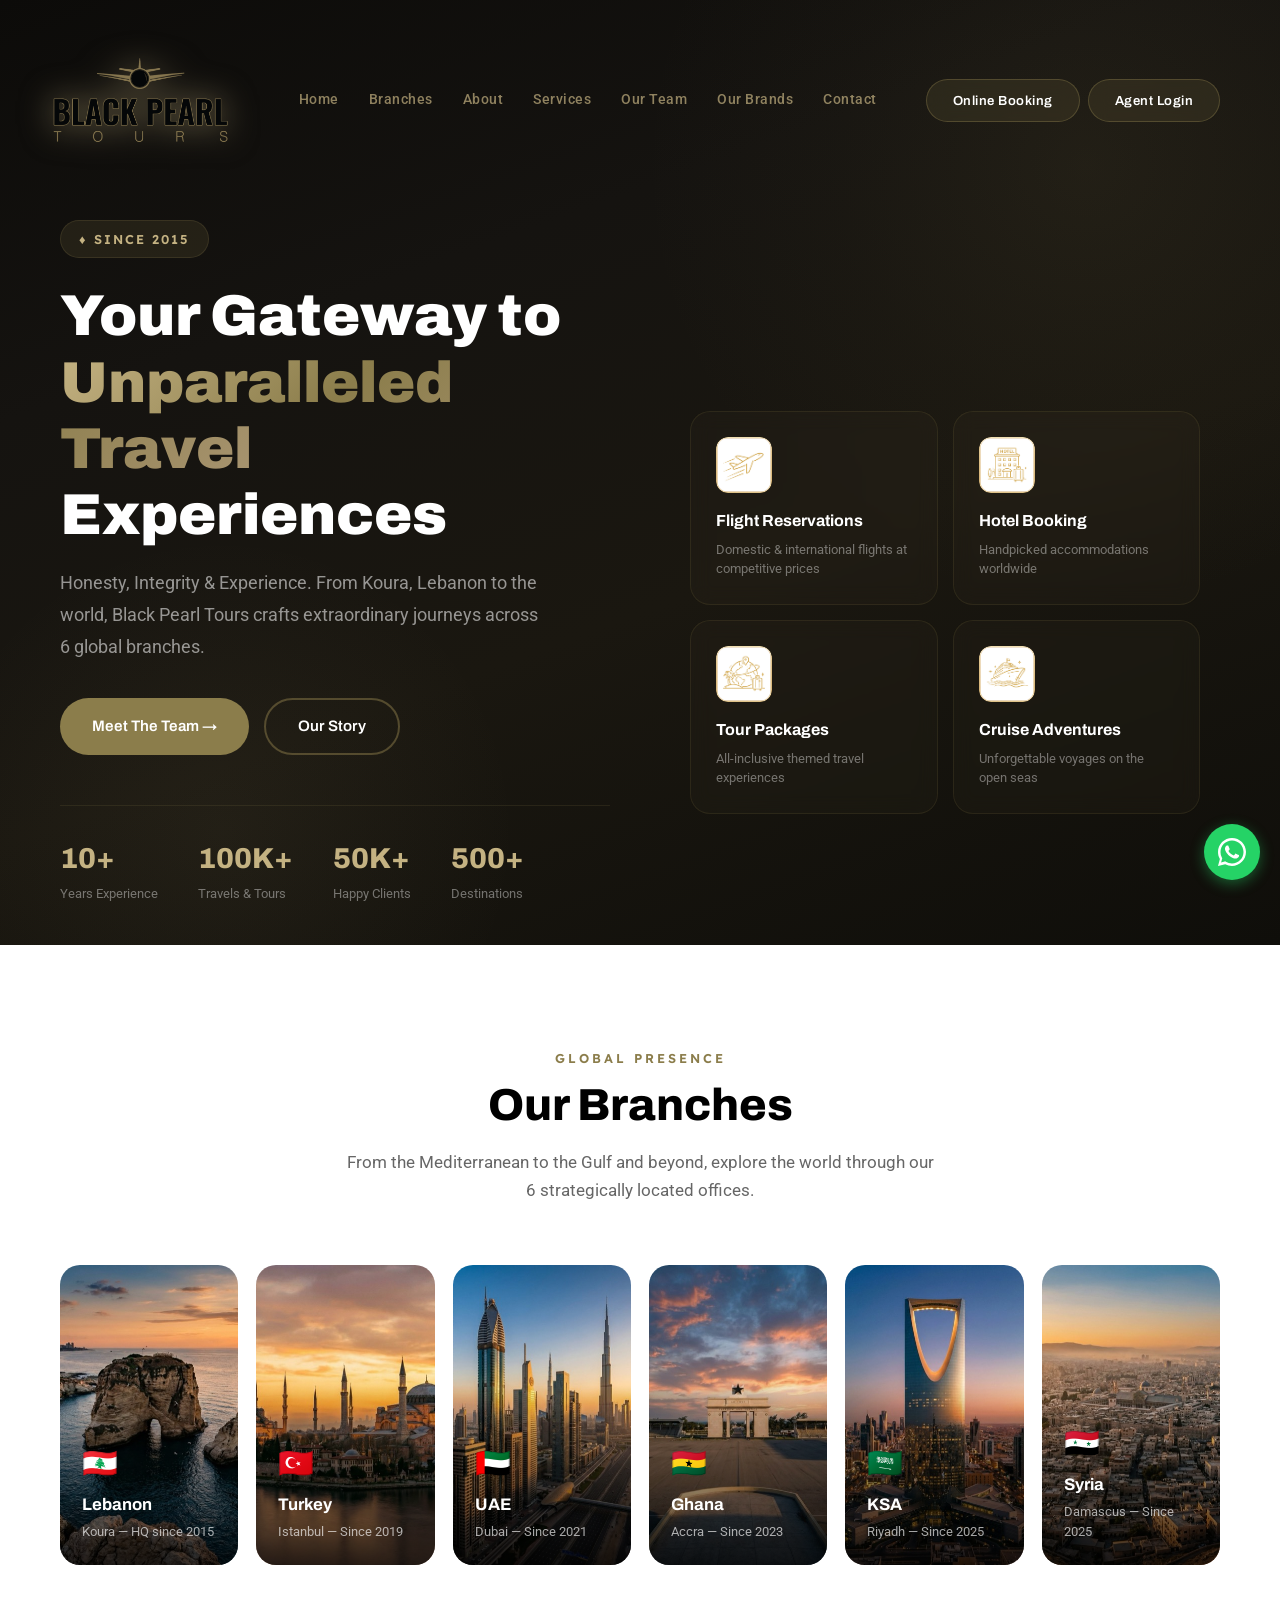
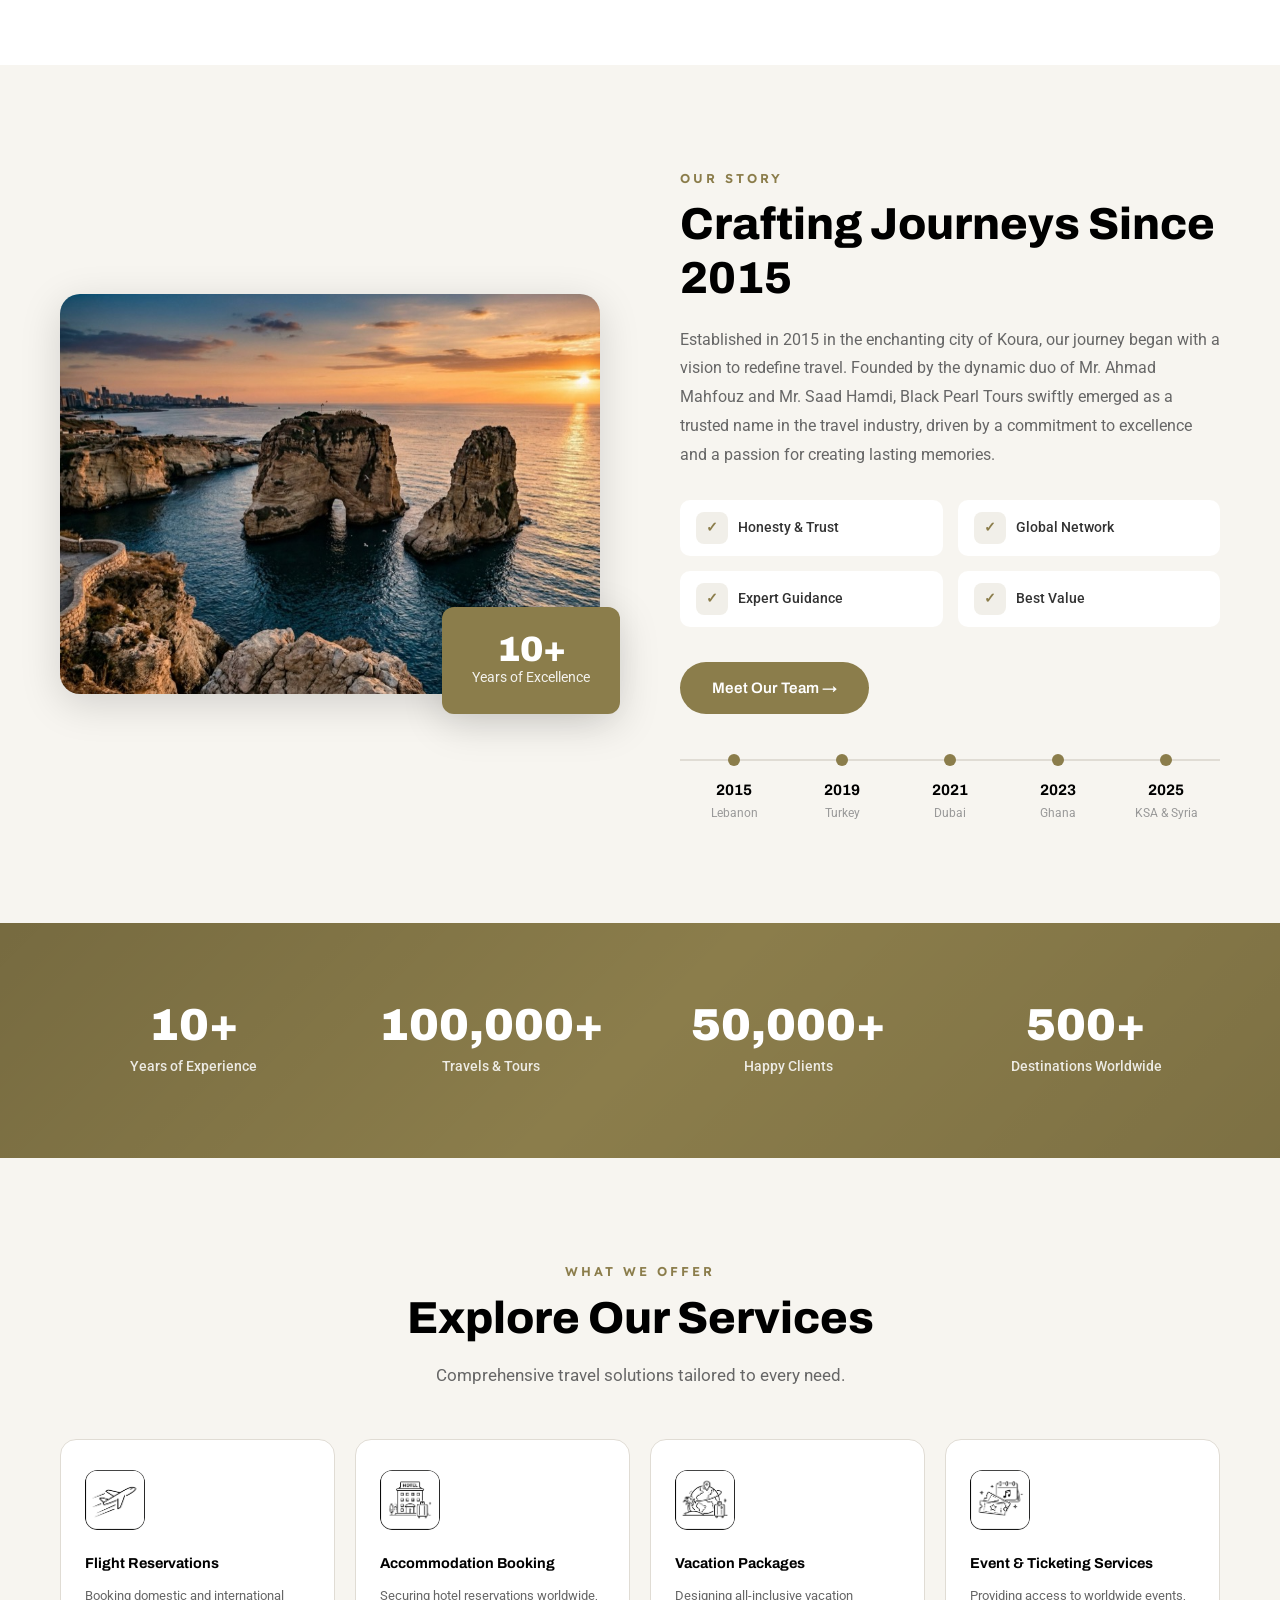
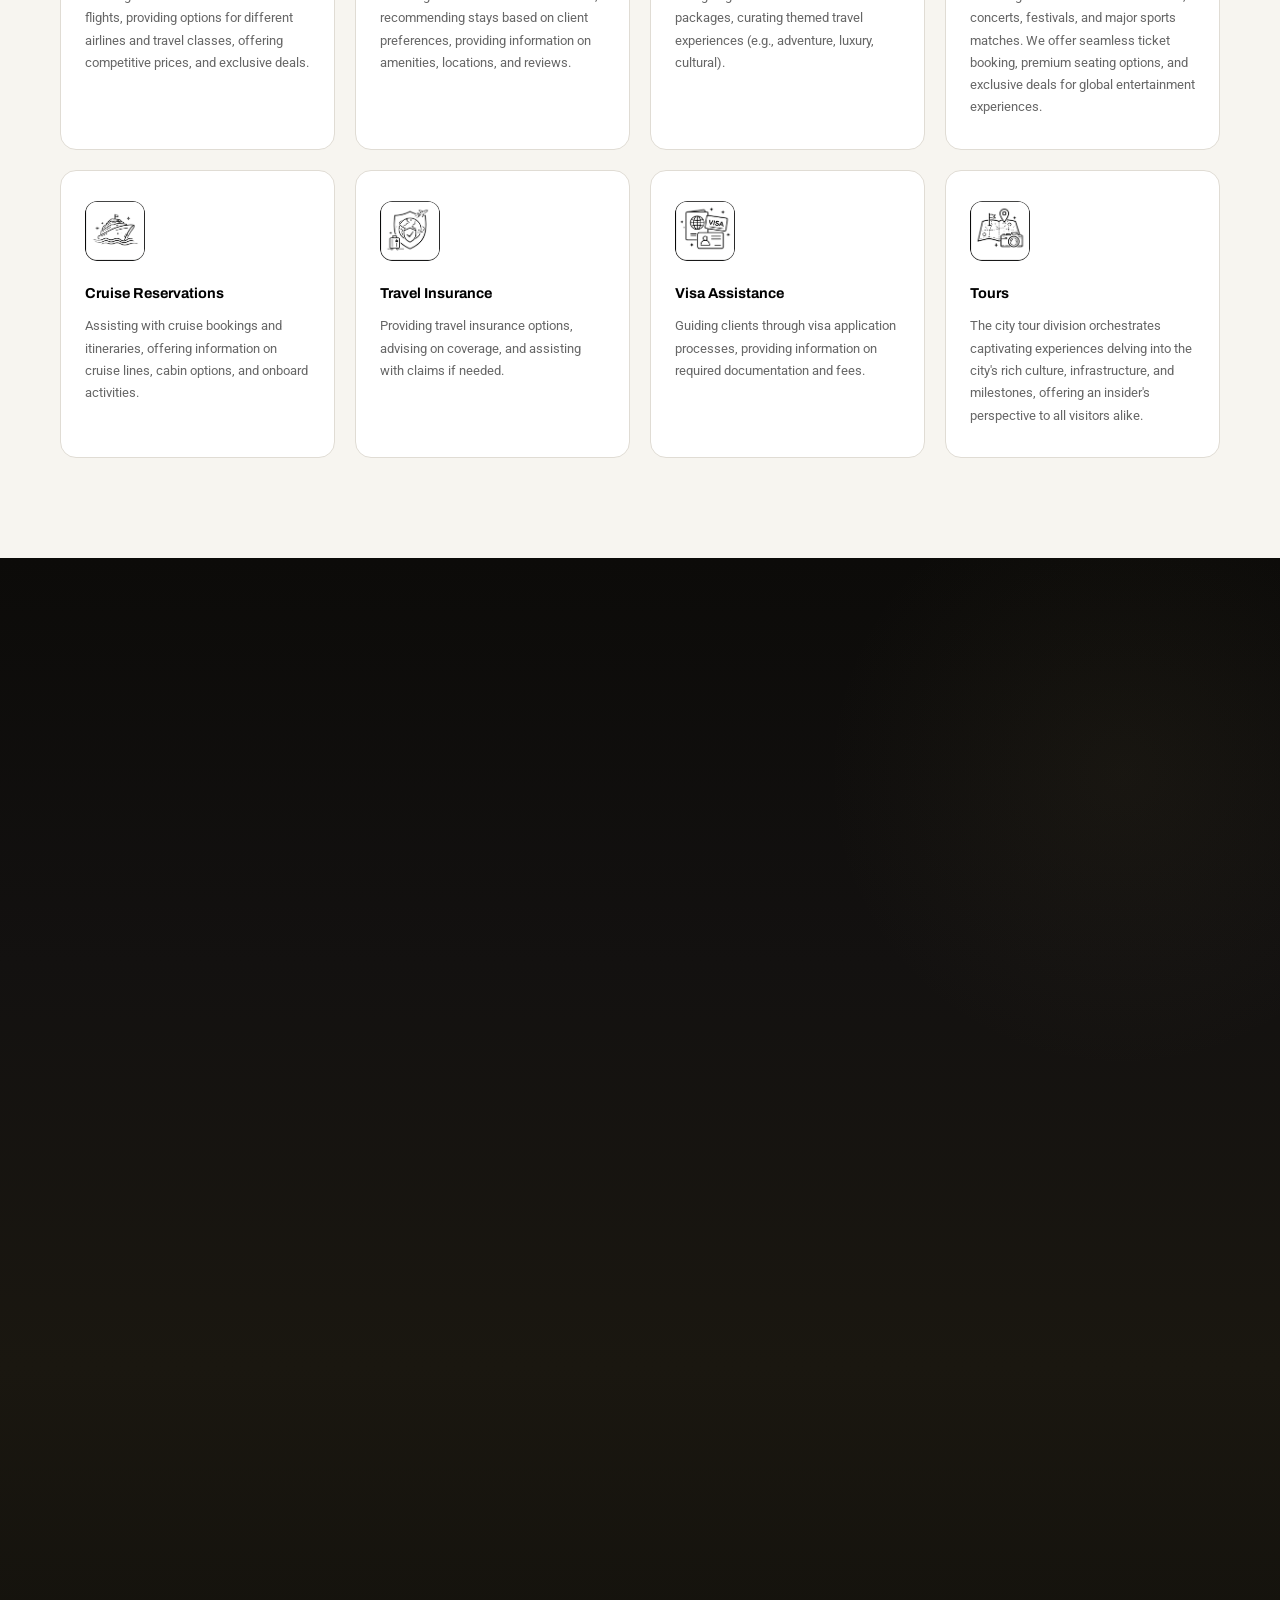
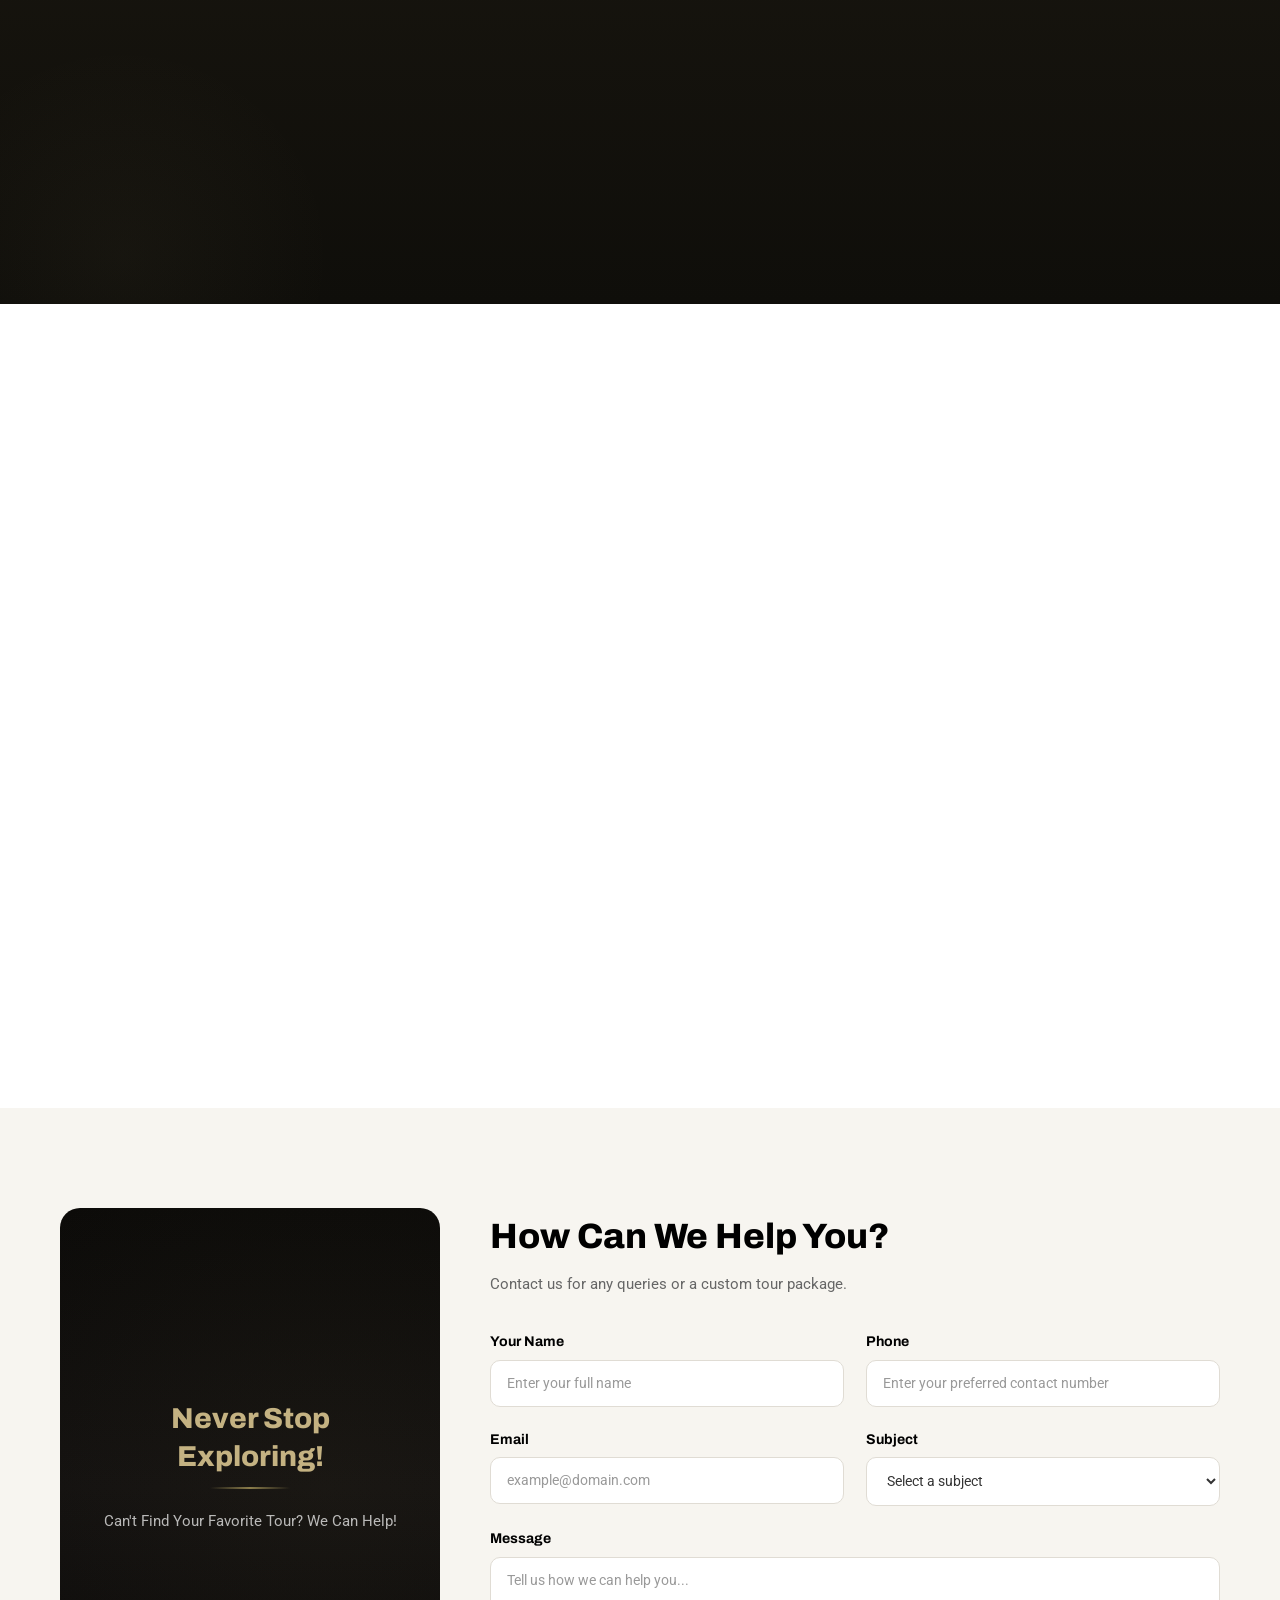
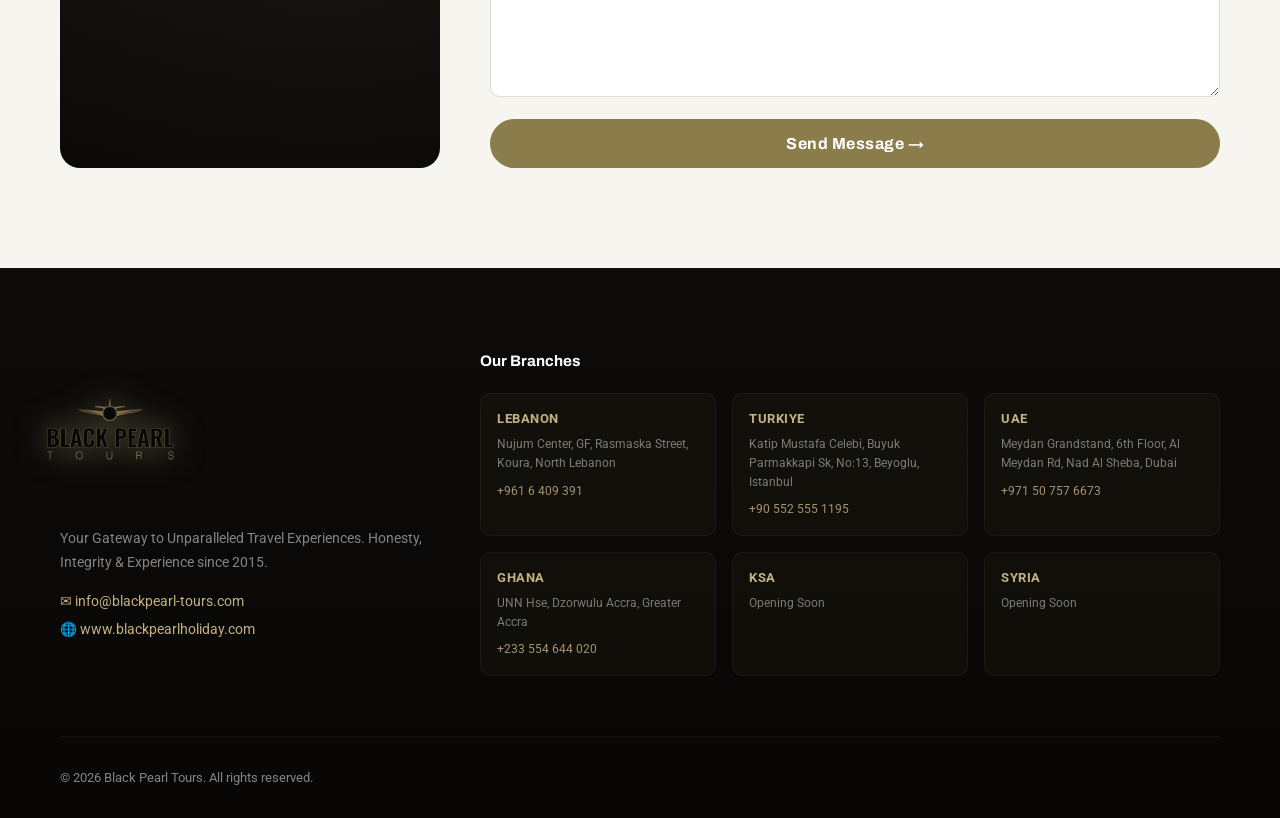
==== commit bbb9e0c7: "Replace Tripoli with Koura for Lebanon branch location Co-Authored-By: Claude Opus 4.6 <noreply@anth" ====
--- a/index.html
+++ b/index.html
@@ -4,7 +4,7 @@
   <meta charset="UTF-8">
   <meta name="viewport" content="width=device-width, initial-scale=1.0">
   <title>Black Pearl Tours - Your Gateway to Unparalleled Travel Experiences</title>
-  <meta name="description" content="Black Pearl Tours — Honesty, Integrity &amp; Experience. Crafting extraordinary travel journeys from Tripoli, Lebanon to the world since 2015.">
+  <meta name="description" content="Black Pearl Tours — Honesty, Integrity &amp; Experience. Crafting extraordinary travel journeys from Koura, Lebanon to the world since 2015.">
 
   <!-- Fonts -->
   <link rel="preconnect" href="https://fonts.googleapis.com">
@@ -48,7 +48,7 @@
       <div class="hero-content">
         <div class="hero-badge">&#9830; Since 2015</div>
         <h1>Your Gateway to <span class="highlight">Unparalleled Travel</span> Experiences</h1>
-        <p>Honesty, Integrity &amp; Experience. From Tripoli, Lebanon to the world, Black Pearl Tours crafts extraordinary journeys across 6 global branches.</p>
+        <p>Honesty, Integrity &amp; Experience. From Koura, Lebanon to the world, Black Pearl Tours crafts extraordinary journeys across 6 global branches.</p>
         <div class="hero-buttons">
           <a href="#team" class="btn btn-primary">Meet The Team &#8594;</a>
           <a href="#about" class="btn btn-outline">Our Story</a>
@@ -113,7 +113,7 @@
           <div class="branch-content">
             <div class="branch-flag">&#127473;&#127463;</div>
             <h3>Lebanon</h3>
-            <p>Tripoli, Al Koura &mdash; HQ since 2015</p>
+            <p>Koura &mdash; HQ since 2015</p>
           </div>
         </a>
         <a href="https://blackpearlholiday.com/black-pearl-turkey/" target="_blank" class="branch-card fade-in">
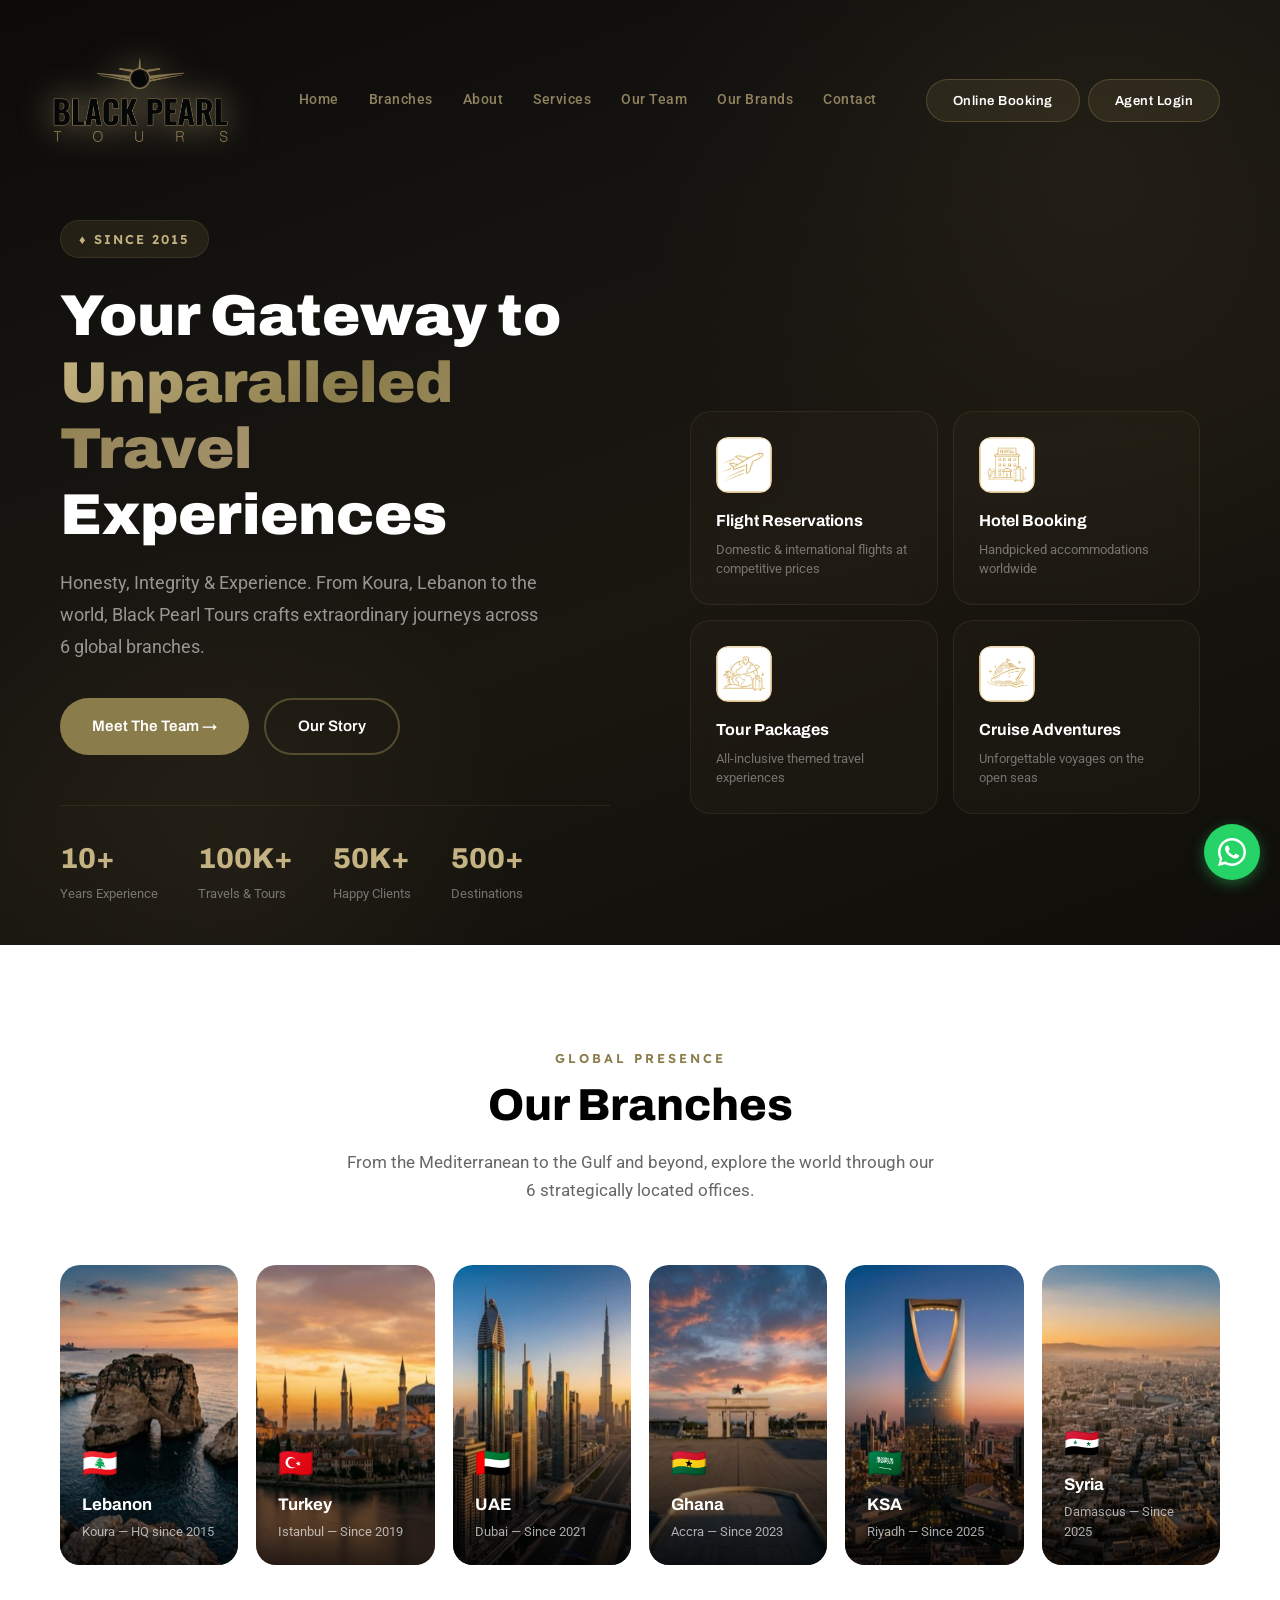
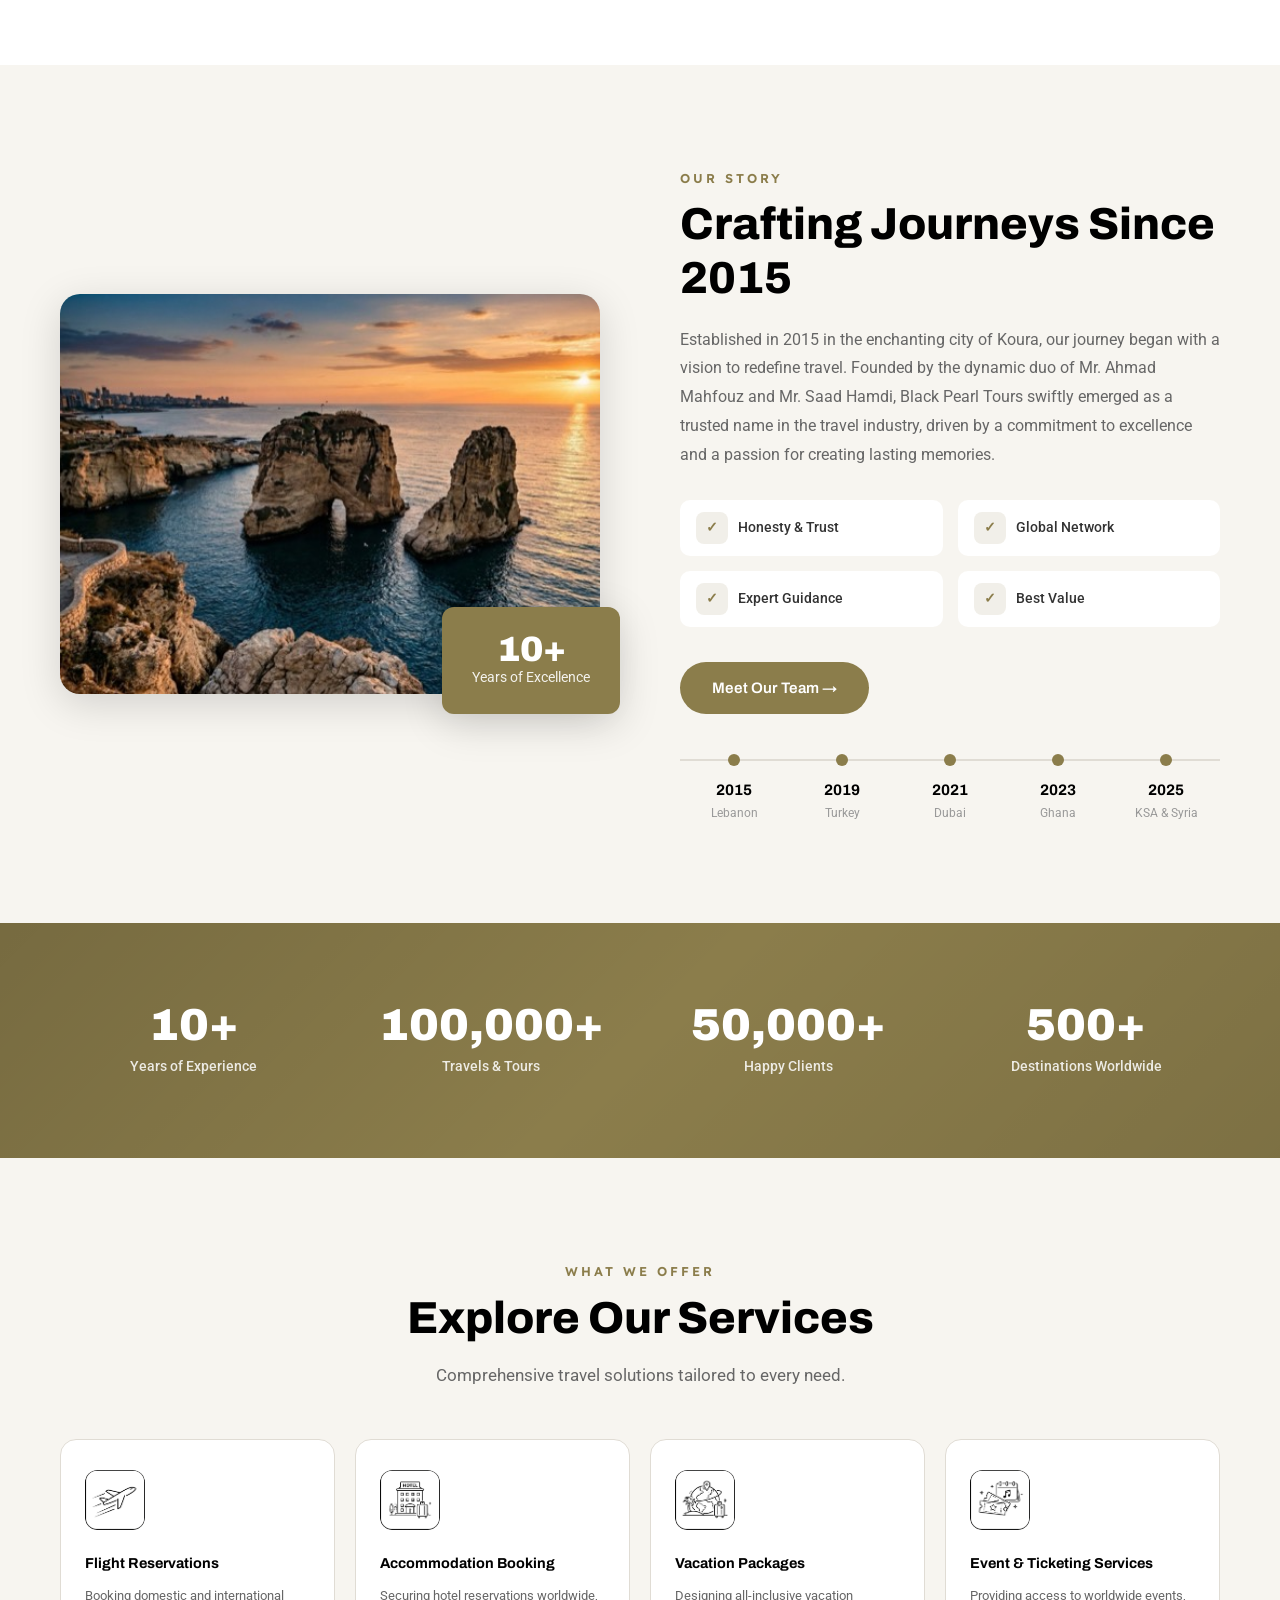
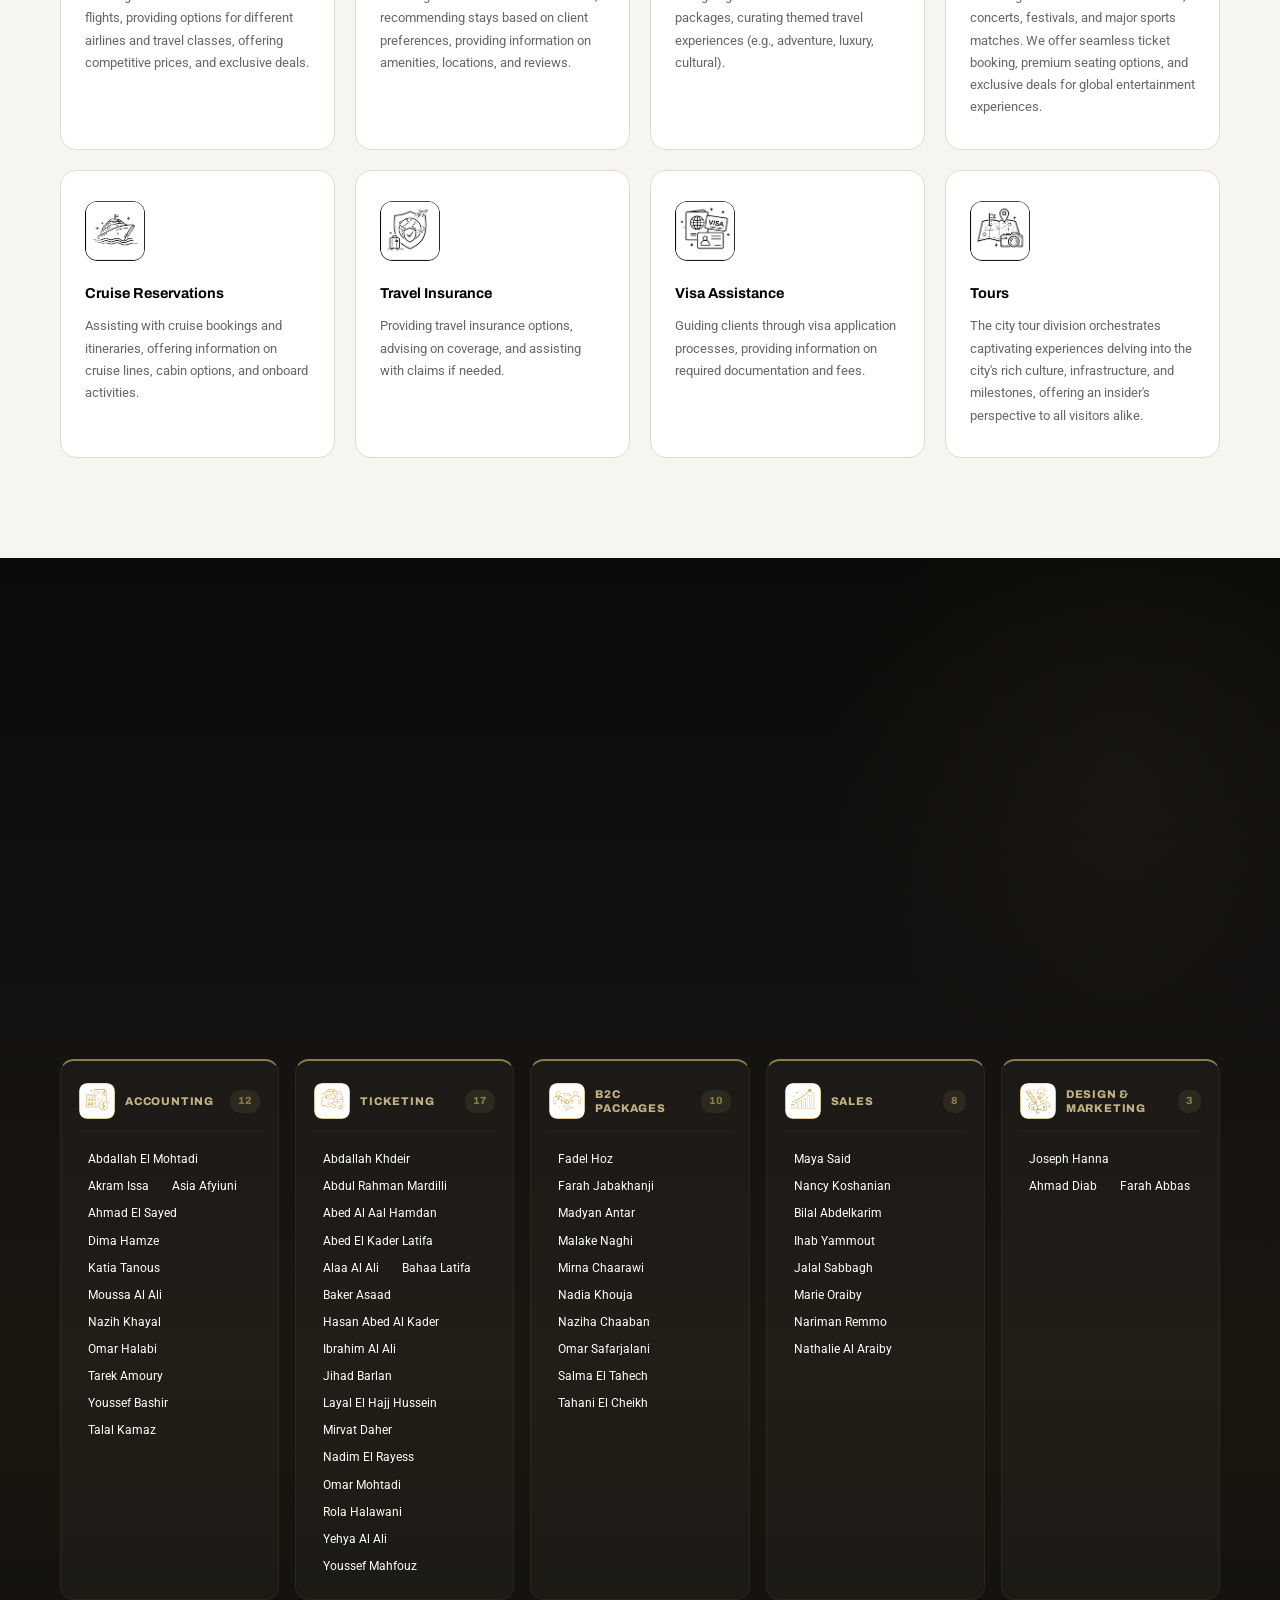
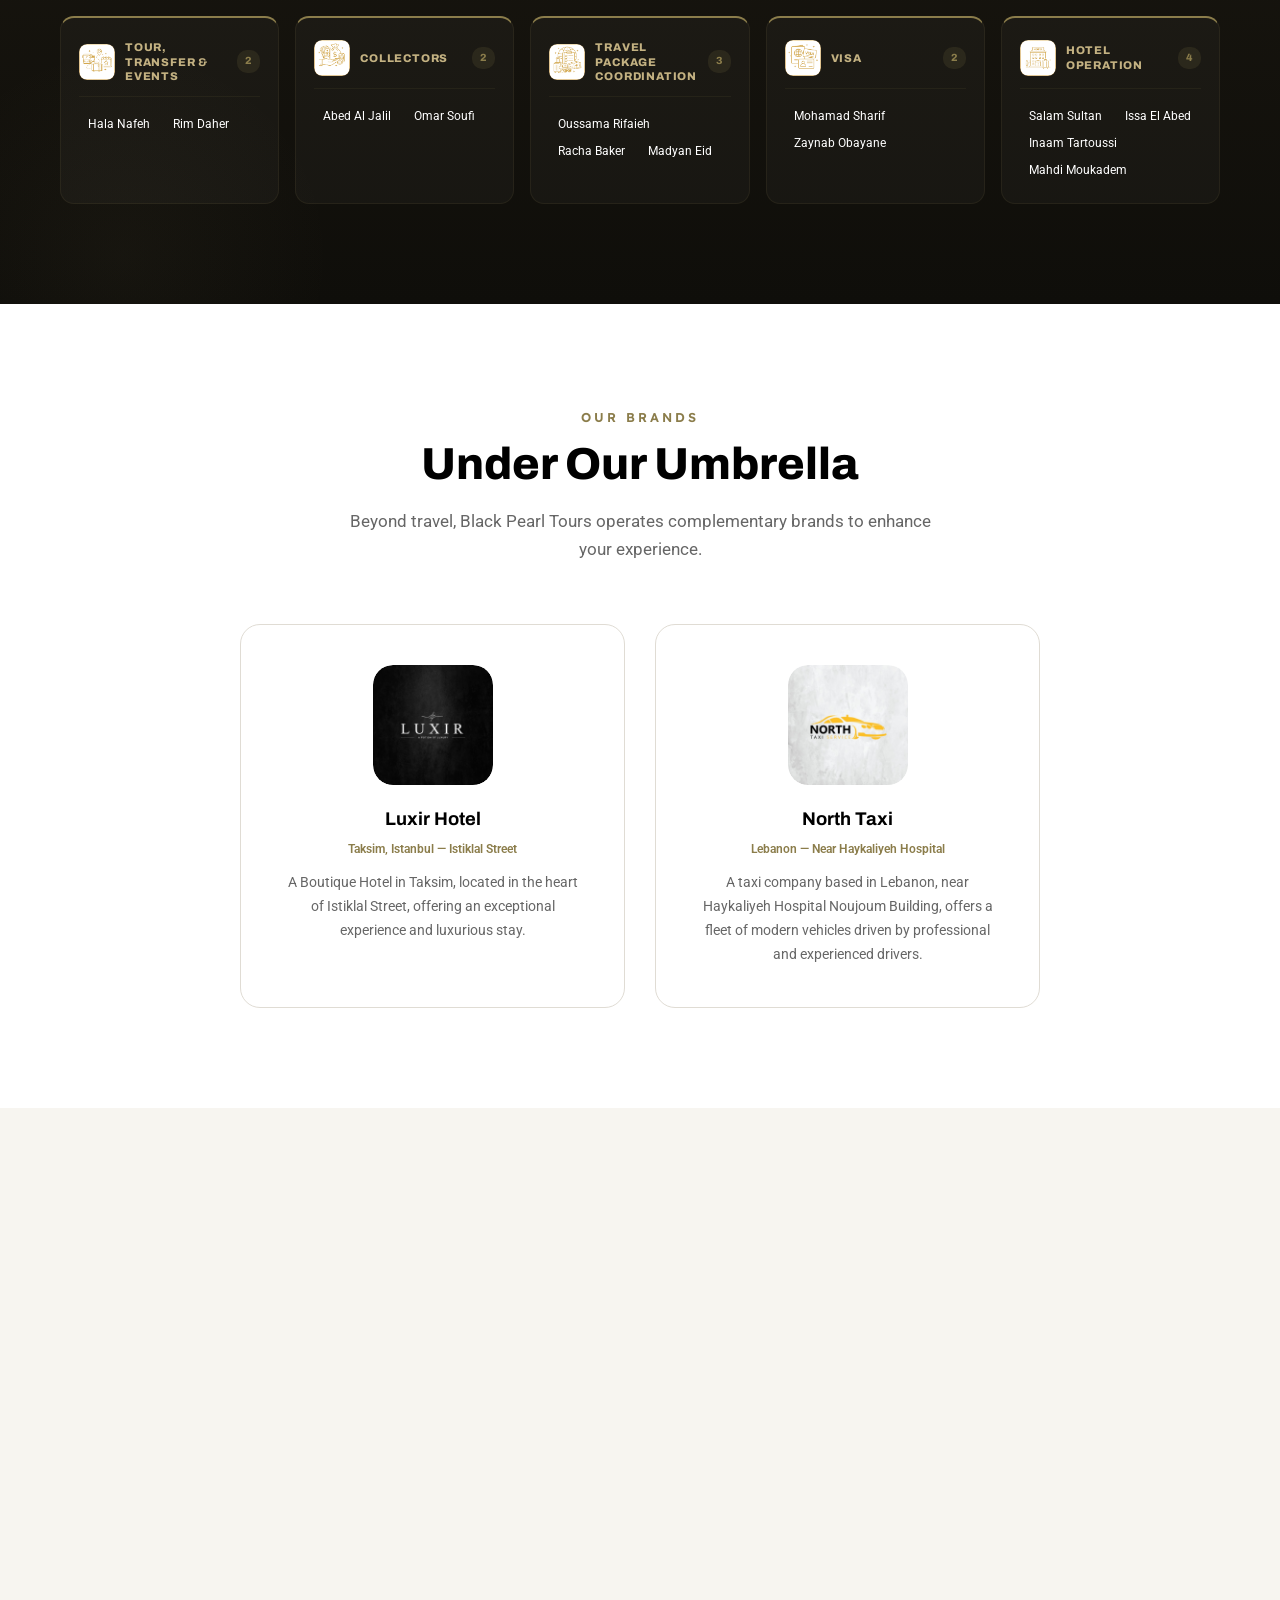
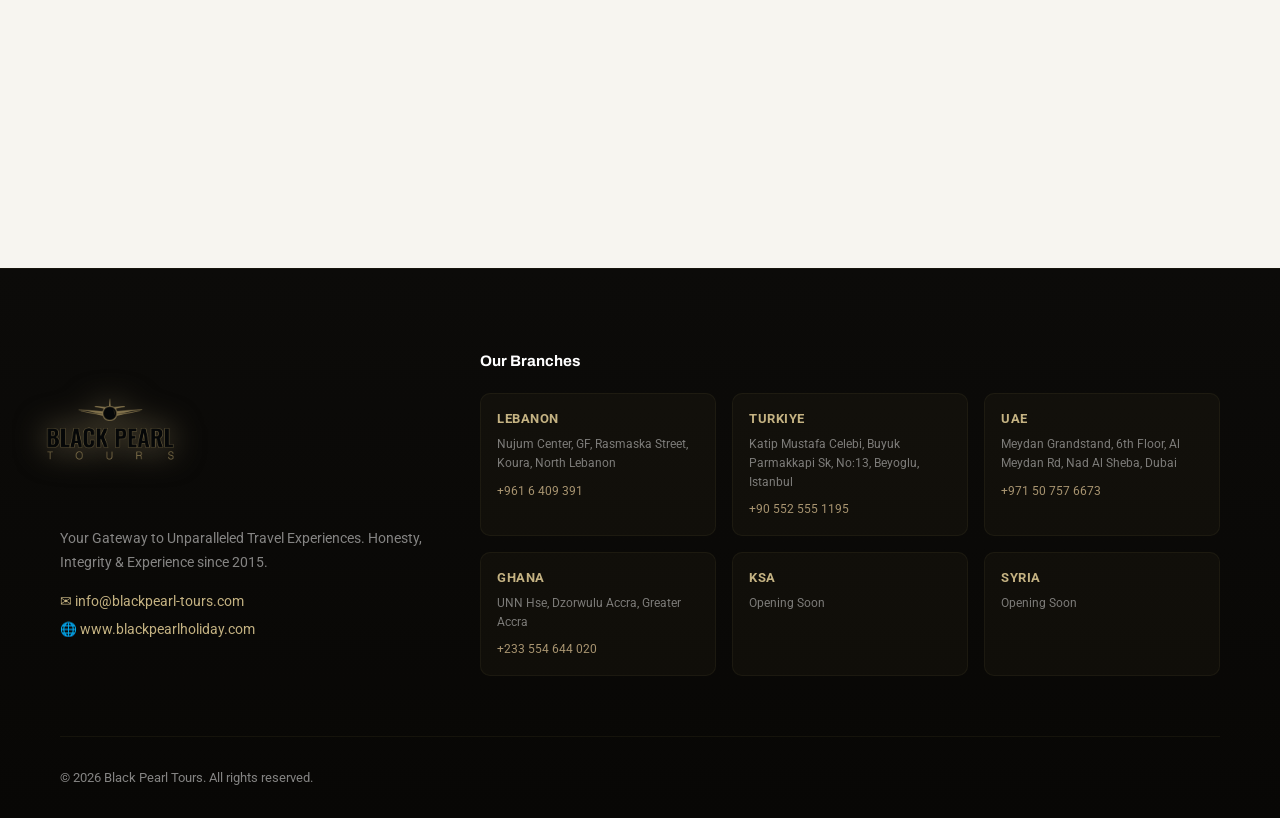
==== commit 2b0e429a: "Optimize branch images for mobile and add preload hints - Resize branch images to 500px (44-72KB eac" ====
--- a/index.html
+++ b/index.html
@@ -10,6 +10,14 @@
   <link rel="preconnect" href="https://fonts.googleapis.com">
   <link rel="preconnect" href="https://fonts.gstatic.com" crossorigin>
   <link href="https://fonts.googleapis.com/css2?family=Archivo:wght@400;500;600;700;800;900&family=Roboto:wght@300;400;500;700&family=Readex+Pro:wght@300;400;500;600;700&display=swap" rel="stylesheet">
+
+  <!-- Preload branch images -->
+  <link rel="preload" as="image" href="assets/images/branches/lebanon.jpg">
+  <link rel="preload" as="image" href="assets/images/branches/istanbul.jpg">
+  <link rel="preload" as="image" href="assets/images/branches/uae.jpg">
+  <link rel="preload" as="image" href="assets/images/branches/ghana.jpg">
+  <link rel="preload" as="image" href="assets/images/branches/ksa.jpg">
+  <link rel="preload" as="image" href="assets/images/branches/syria.jpg">
 
   <!-- Styles -->
   <link rel="stylesheet" href="assets/css/styles.css">
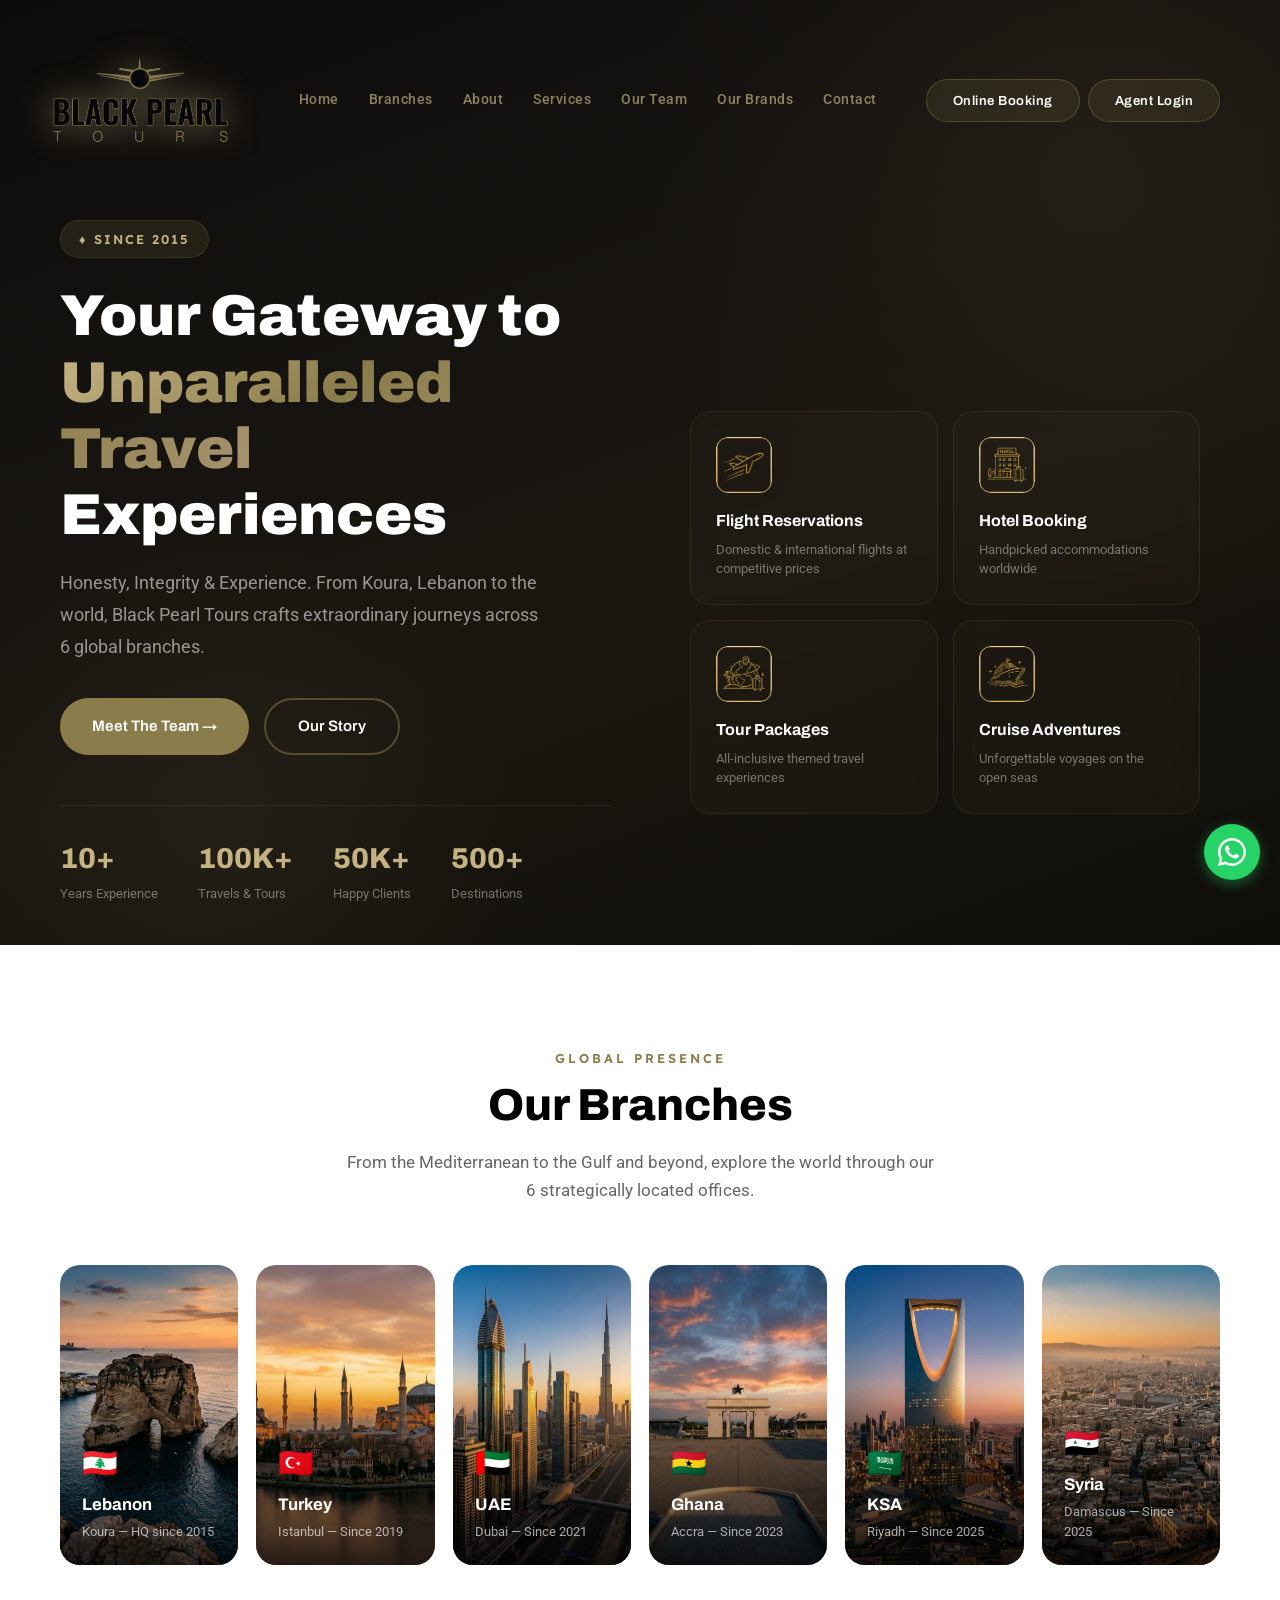
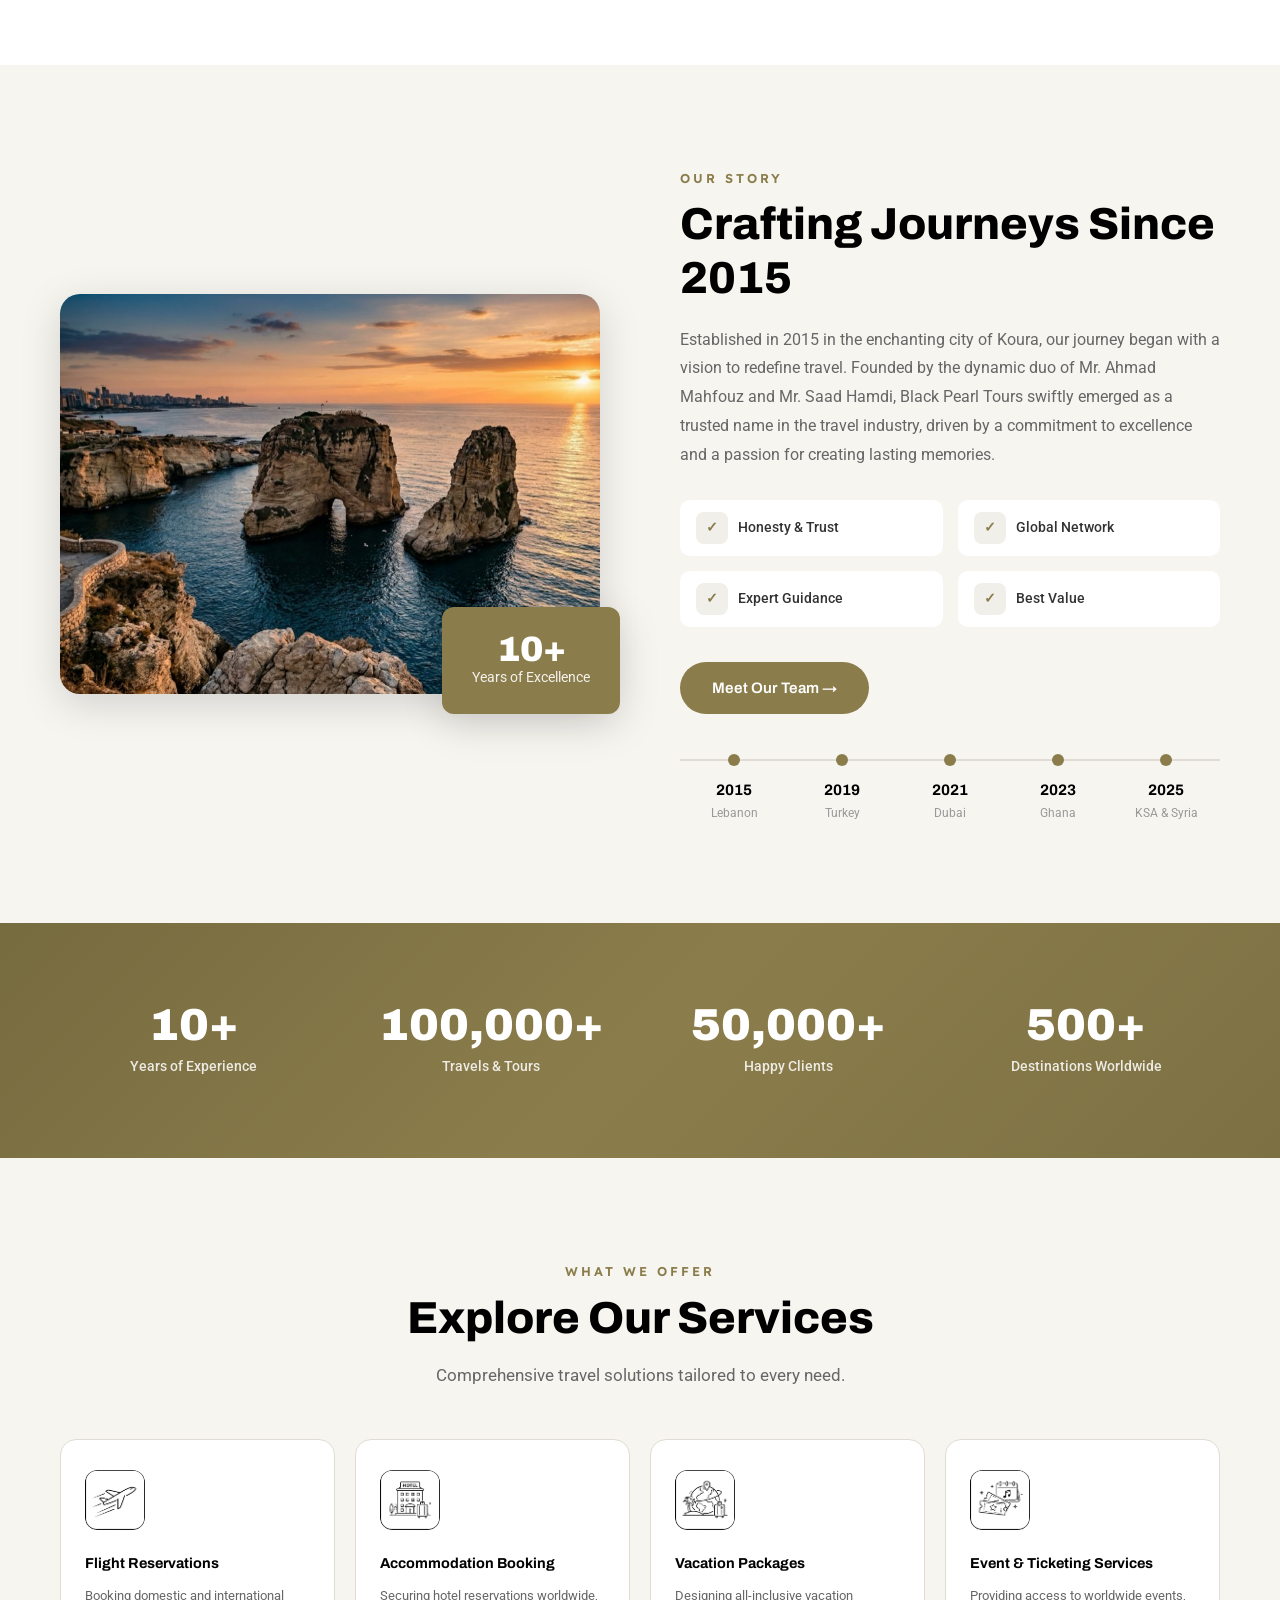
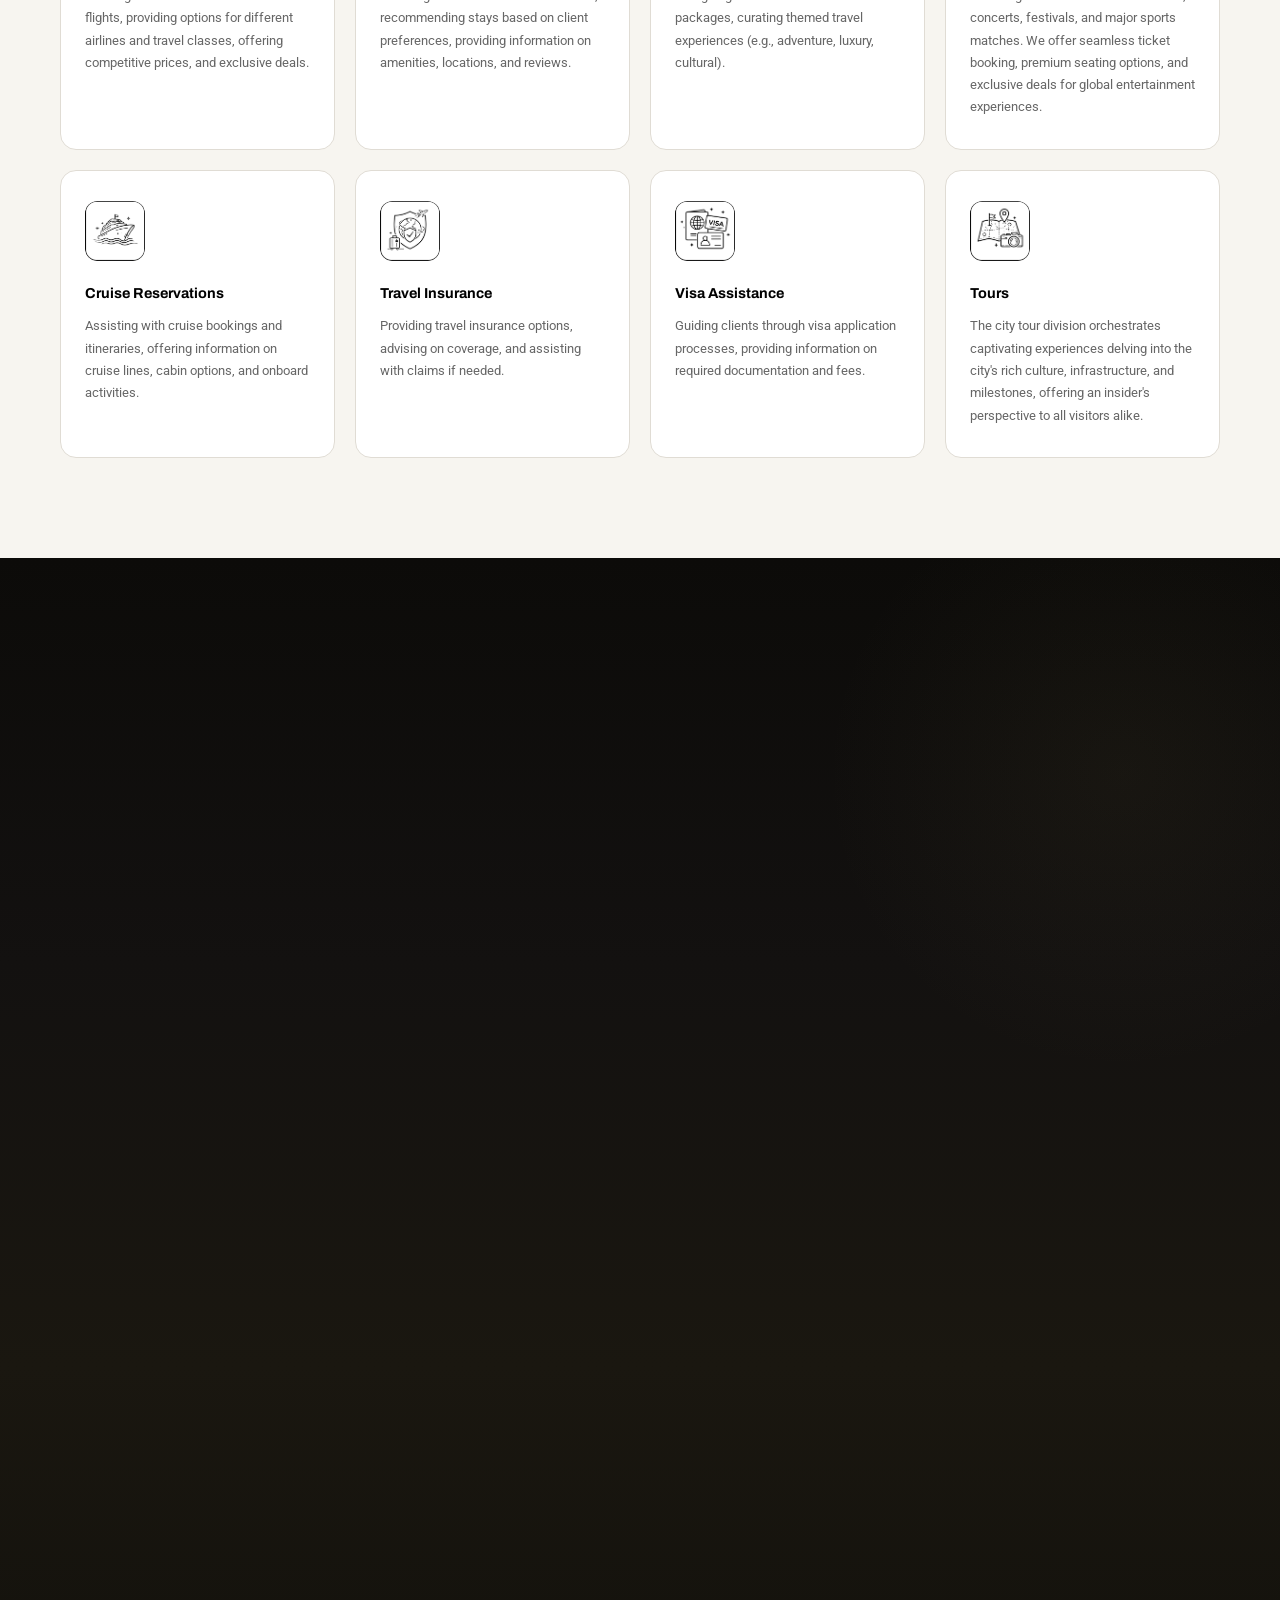
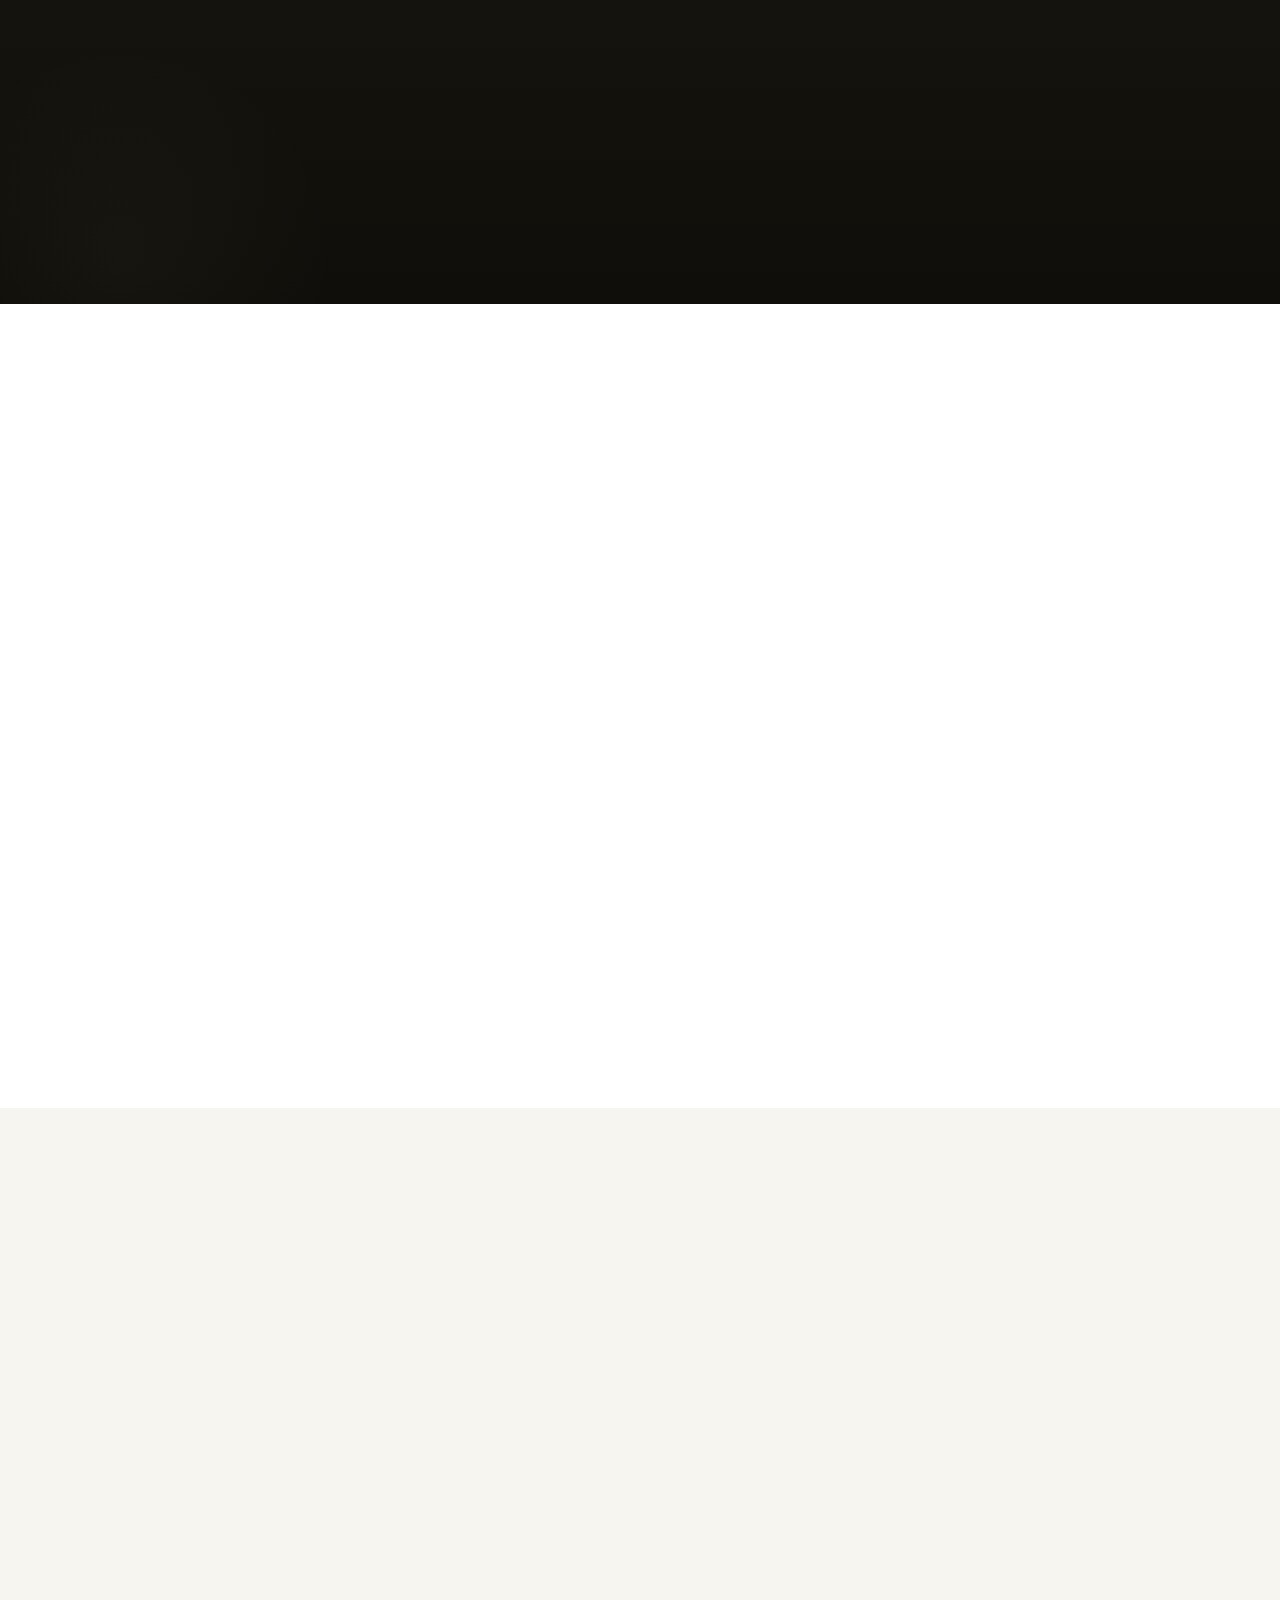
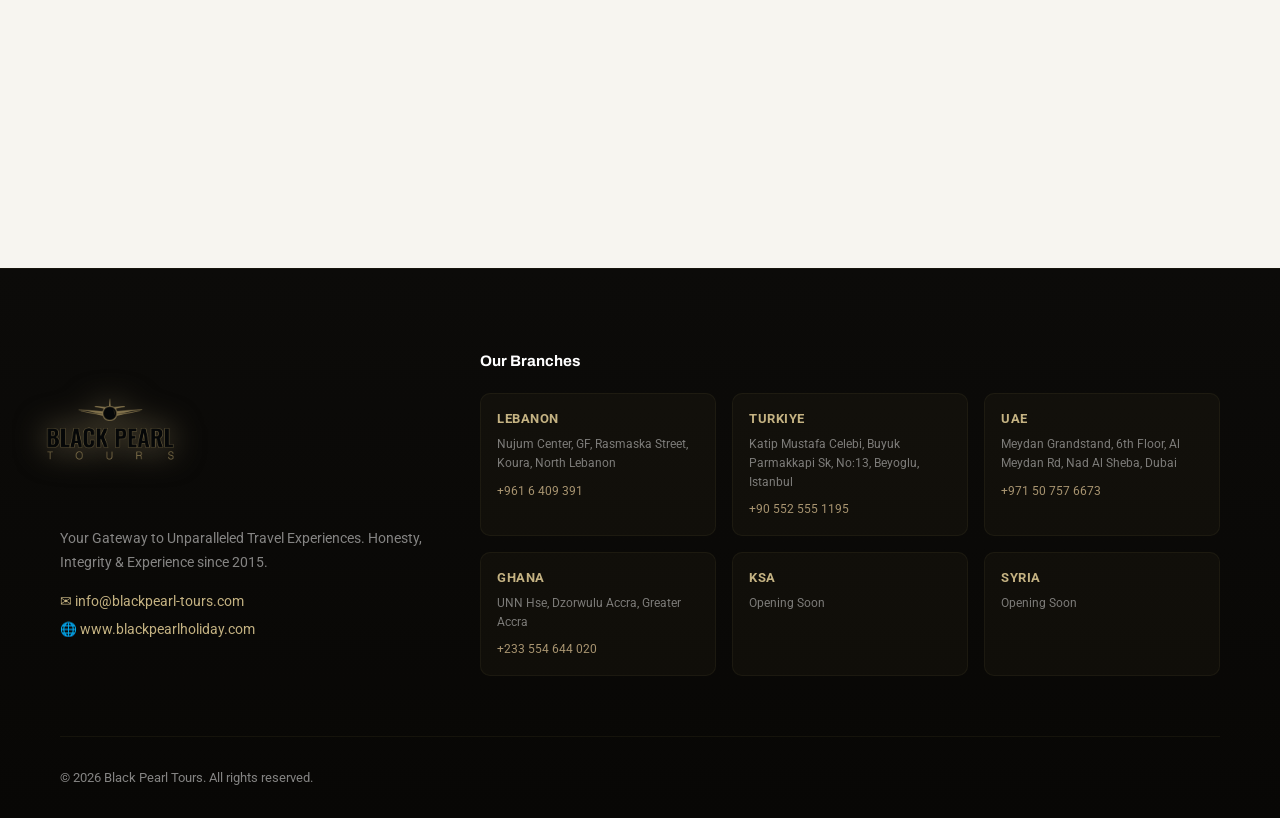
==== commit af779ae1: "Replace icon JPGs with transparent PNGs - Swap all icon and brand images from JPG to PNG with transp" ====
--- a/index.html
+++ b/index.html
@@ -82,22 +82,22 @@
       </div>
       <div class="hero-visual">
         <div class="hero-card">
-          <div class="hero-card-icon"><img src="assets/images/icons/gold/flight.jpg" alt="Flight Reservations"></div>
+          <div class="hero-card-icon"><img src="assets/images/icons/gold/flight.png" alt="Flight Reservations"></div>
           <h4>Flight Reservations</h4>
           <p>Domestic &amp; international flights at competitive prices</p>
         </div>
         <div class="hero-card">
-          <div class="hero-card-icon"><img src="assets/images/icons/gold/hotel.jpg" alt="Hotel Booking"></div>
+          <div class="hero-card-icon"><img src="assets/images/icons/gold/hotel.png" alt="Hotel Booking"></div>
           <h4>Hotel Booking</h4>
           <p>Handpicked accommodations worldwide</p>
         </div>
         <div class="hero-card">
-          <div class="hero-card-icon"><img src="assets/images/icons/gold/vacation.jpg" alt="Tour Packages"></div>
+          <div class="hero-card-icon"><img src="assets/images/icons/gold/vacation.png" alt="Tour Packages"></div>
           <h4>Tour Packages</h4>
           <p>All-inclusive themed travel experiences</p>
         </div>
         <div class="hero-card">
-          <div class="hero-card-icon"><img src="assets/images/icons/gold/cruise.jpg" alt="Cruise Adventures"></div>
+          <div class="hero-card-icon"><img src="assets/images/icons/gold/cruise.png" alt="Cruise Adventures"></div>
           <h4>Cruise Adventures</h4>
           <p>Unforgettable voyages on the open seas</p>
         </div>
@@ -276,42 +276,42 @@
       </div>
       <div class="services-grid">
         <div class="service-card fade-in">
-          <div class="service-icon"><img src="assets/images/icons/black/flight.jpg" alt="Flight Reservations"></div>
+          <div class="service-icon"><img src="assets/images/icons/black/flight.png" alt="Flight Reservations"></div>
           <h4>Flight Reservations</h4>
           <p>Booking domestic and international flights, providing options for different airlines and travel classes, offering competitive prices, and exclusive deals.</p>
         </div>
         <div class="service-card fade-in">
-          <div class="service-icon"><img src="assets/images/icons/black/hotel.jpg" alt="Accommodation Booking"></div>
+          <div class="service-icon"><img src="assets/images/icons/black/hotel.png" alt="Accommodation Booking"></div>
           <h4>Accommodation Booking</h4>
           <p>Securing hotel reservations worldwide, recommending stays based on client preferences, providing information on amenities, locations, and reviews.</p>
         </div>
         <div class="service-card fade-in">
-          <div class="service-icon"><img src="assets/images/icons/black/vacation.jpg" alt="Vacation Packages"></div>
+          <div class="service-icon"><img src="assets/images/icons/black/vacation.png" alt="Vacation Packages"></div>
           <h4>Vacation Packages</h4>
           <p>Designing all-inclusive vacation packages, curating themed travel experiences (e.g., adventure, luxury, cultural).</p>
         </div>
         <div class="service-card fade-in">
-          <div class="service-icon"><img src="assets/images/icons/black/events.jpg" alt="Event and Ticketing"></div>
+          <div class="service-icon"><img src="assets/images/icons/black/events.png" alt="Event and Ticketing"></div>
           <h4>Event &amp; Ticketing Services</h4>
           <p>Providing access to worldwide events, concerts, festivals, and major sports matches. We offer seamless ticket booking, premium seating options, and exclusive deals for global entertainment experiences.</p>
         </div>
         <div class="service-card fade-in">
-          <div class="service-icon"><img src="assets/images/icons/black/cruise.jpg" alt="Cruise Reservations"></div>
+          <div class="service-icon"><img src="assets/images/icons/black/cruise.png" alt="Cruise Reservations"></div>
           <h4>Cruise Reservations</h4>
           <p>Assisting with cruise bookings and itineraries, offering information on cruise lines, cabin options, and onboard activities.</p>
         </div>
         <div class="service-card fade-in">
-          <div class="service-icon"><img src="assets/images/icons/black/insurance.jpg" alt="Travel Insurance"></div>
+          <div class="service-icon"><img src="assets/images/icons/black/insurance.png" alt="Travel Insurance"></div>
           <h4>Travel Insurance</h4>
           <p>Providing travel insurance options, advising on coverage, and assisting with claims if needed.</p>
         </div>
         <div class="service-card fade-in">
-          <div class="service-icon"><img src="assets/images/icons/black/visa.jpg" alt="Visa Assistance"></div>
+          <div class="service-icon"><img src="assets/images/icons/black/visa.png" alt="Visa Assistance"></div>
           <h4>Visa Assistance</h4>
           <p>Guiding clients through visa application processes, providing information on required documentation and fees.</p>
         </div>
         <div class="service-card fade-in">
-          <div class="service-icon"><img src="assets/images/icons/black/tours.jpg" alt="Tours"></div>
+          <div class="service-icon"><img src="assets/images/icons/black/tours.png" alt="Tours"></div>
           <h4>Tours</h4>
           <p>The city tour division orchestrates captivating experiences delving into the city's rich culture, infrastructure, and milestones, offering an insider's perspective to all visitors alike.</p>
         </div>
@@ -333,7 +333,7 @@
       <div class="dept-featured fade-in">
         <div class="dept-featured-inner">
           <div class="dept-featured-left">
-            <div class="dept-featured-icon"><img src="assets/images/icons/gold/leadership.jpg" alt="Leadership"></div>
+            <div class="dept-featured-icon"><img src="assets/images/icons/gold/leadership.png" alt="Leadership"></div>
             <h3 class="dept-featured-title">Leadership</h3>
           </div>
           <div class="dept-featured-people">
@@ -352,7 +352,7 @@
 
         <div class="dept-card fade-in">
           <div class="dept-card-head">
-            <div class="dept-card-icon"><img src="assets/images/icons/gold/accounting.jpg" alt="Accounting"></div>
+            <div class="dept-card-icon"><img src="assets/images/icons/gold/accounting.png" alt="Accounting"></div>
             <h4 class="dept-card-title">Accounting</h4>
             <span class="dept-count">12</span>
           </div>
@@ -366,7 +366,7 @@
 
         <div class="dept-card fade-in">
           <div class="dept-card-head">
-            <div class="dept-card-icon"><img src="assets/images/icons/gold/ticketing.jpg" alt="Ticketing"></div>
+            <div class="dept-card-icon"><img src="assets/images/icons/gold/ticketing.png" alt="Ticketing"></div>
             <h4 class="dept-card-title">Ticketing</h4>
             <span class="dept-count">17</span>
           </div>
@@ -382,7 +382,7 @@
 
         <div class="dept-card fade-in">
           <div class="dept-card-head">
-            <div class="dept-card-icon"><img src="assets/images/icons/gold/b2c.jpg" alt="B2C Packages"></div>
+            <div class="dept-card-icon"><img src="assets/images/icons/gold/b2c.png" alt="B2C Packages"></div>
             <h4 class="dept-card-title">B2C Packages</h4>
             <span class="dept-count">10</span>
           </div>
@@ -396,7 +396,7 @@
 
         <div class="dept-card fade-in">
           <div class="dept-card-head">
-            <div class="dept-card-icon"><img src="assets/images/icons/gold/sales.jpg" alt="Sales"></div>
+            <div class="dept-card-icon"><img src="assets/images/icons/gold/sales.png" alt="Sales"></div>
             <h4 class="dept-card-title">Sales</h4>
             <span class="dept-count">8</span>
           </div>
@@ -409,7 +409,7 @@
 
         <div class="dept-card fade-in">
           <div class="dept-card-head">
-            <div class="dept-card-icon"><img src="assets/images/icons/gold/marketing.jpg" alt="Design and Marketing"></div>
+            <div class="dept-card-icon"><img src="assets/images/icons/gold/marketing.png" alt="Design and Marketing"></div>
             <h4 class="dept-card-title">Design &amp; Marketing</h4>
             <span class="dept-count">3</span>
           </div>
@@ -420,7 +420,7 @@
 
         <div class="dept-card fade-in">
           <div class="dept-card-head">
-            <div class="dept-card-icon"><img src="assets/images/icons/gold/tours-events.jpg" alt="Tour Transfer Events"></div>
+            <div class="dept-card-icon"><img src="assets/images/icons/gold/tours-events.png" alt="Tour Transfer Events"></div>
             <h4 class="dept-card-title">Tour, Transfer &amp; Events</h4>
             <span class="dept-count">2</span>
           </div>
@@ -431,7 +431,7 @@
 
         <div class="dept-card fade-in">
           <div class="dept-card-head">
-            <div class="dept-card-icon"><img src="assets/images/icons/gold/collectors.jpg" alt="Collectors"></div>
+            <div class="dept-card-icon"><img src="assets/images/icons/gold/collectors.png" alt="Collectors"></div>
             <h4 class="dept-card-title">Collectors</h4>
             <span class="dept-count">2</span>
           </div>
@@ -442,7 +442,7 @@
 
         <div class="dept-card fade-in">
           <div class="dept-card-head">
-            <div class="dept-card-icon"><img src="assets/images/icons/gold/coordination.jpg" alt="Travel Package Coordination"></div>
+            <div class="dept-card-icon"><img src="assets/images/icons/gold/coordination.png" alt="Travel Package Coordination"></div>
             <h4 class="dept-card-title">Travel Package Coordination</h4>
             <span class="dept-count">3</span>
           </div>
@@ -453,7 +453,7 @@
 
         <div class="dept-card fade-in">
           <div class="dept-card-head">
-            <div class="dept-card-icon"><img src="assets/images/icons/gold/visa.jpg" alt="Visa"></div>
+            <div class="dept-card-icon"><img src="assets/images/icons/gold/visa.png" alt="Visa"></div>
             <h4 class="dept-card-title">Visa</h4>
             <span class="dept-count">2</span>
           </div>
@@ -464,7 +464,7 @@
 
         <div class="dept-card fade-in">
           <div class="dept-card-head">
-            <div class="dept-card-icon"><img src="assets/images/icons/gold/hotel.jpg" alt="Hotel Operation"></div>
+            <div class="dept-card-icon"><img src="assets/images/icons/gold/hotel.png" alt="Hotel Operation"></div>
             <h4 class="dept-card-title">Hotel Operation</h4>
             <span class="dept-count">4</span>
           </div>
@@ -489,13 +489,13 @@
       </div>
       <div class="umbrella-grid">
         <div class="umbrella-card fade-in">
-          <div class="umbrella-icon"><img src="assets/images/brands/luxir.jpg" alt="Luxir Hotel"></div>
+          <div class="umbrella-icon"><img src="assets/images/brands/luxir.png" alt="Luxir Hotel"></div>
           <h4>Luxir Hotel</h4>
           <div class="umbrella-loc">Taksim, Istanbul &mdash; Istiklal Street</div>
           <p>A Boutique Hotel in Taksim, located in the heart of Istiklal Street, offering an exceptional experience and luxurious stay.</p>
         </div>
         <div class="umbrella-card fade-in">
-          <div class="umbrella-icon"><img src="assets/images/brands/north-taxi.jpg" alt="North Taxi"></div>
+          <div class="umbrella-icon"><img src="assets/images/brands/north-taxi.png" alt="North Taxi"></div>
           <h4>North Taxi</h4>
           <div class="umbrella-loc">Lebanon &mdash; Near Haykaliyeh Hospital</div>
           <p>A taxi company based in Lebanon, near Haykaliyeh Hospital Noujoum Building, offers a fleet of modern vehicles driven by professional and experienced drivers.</p>
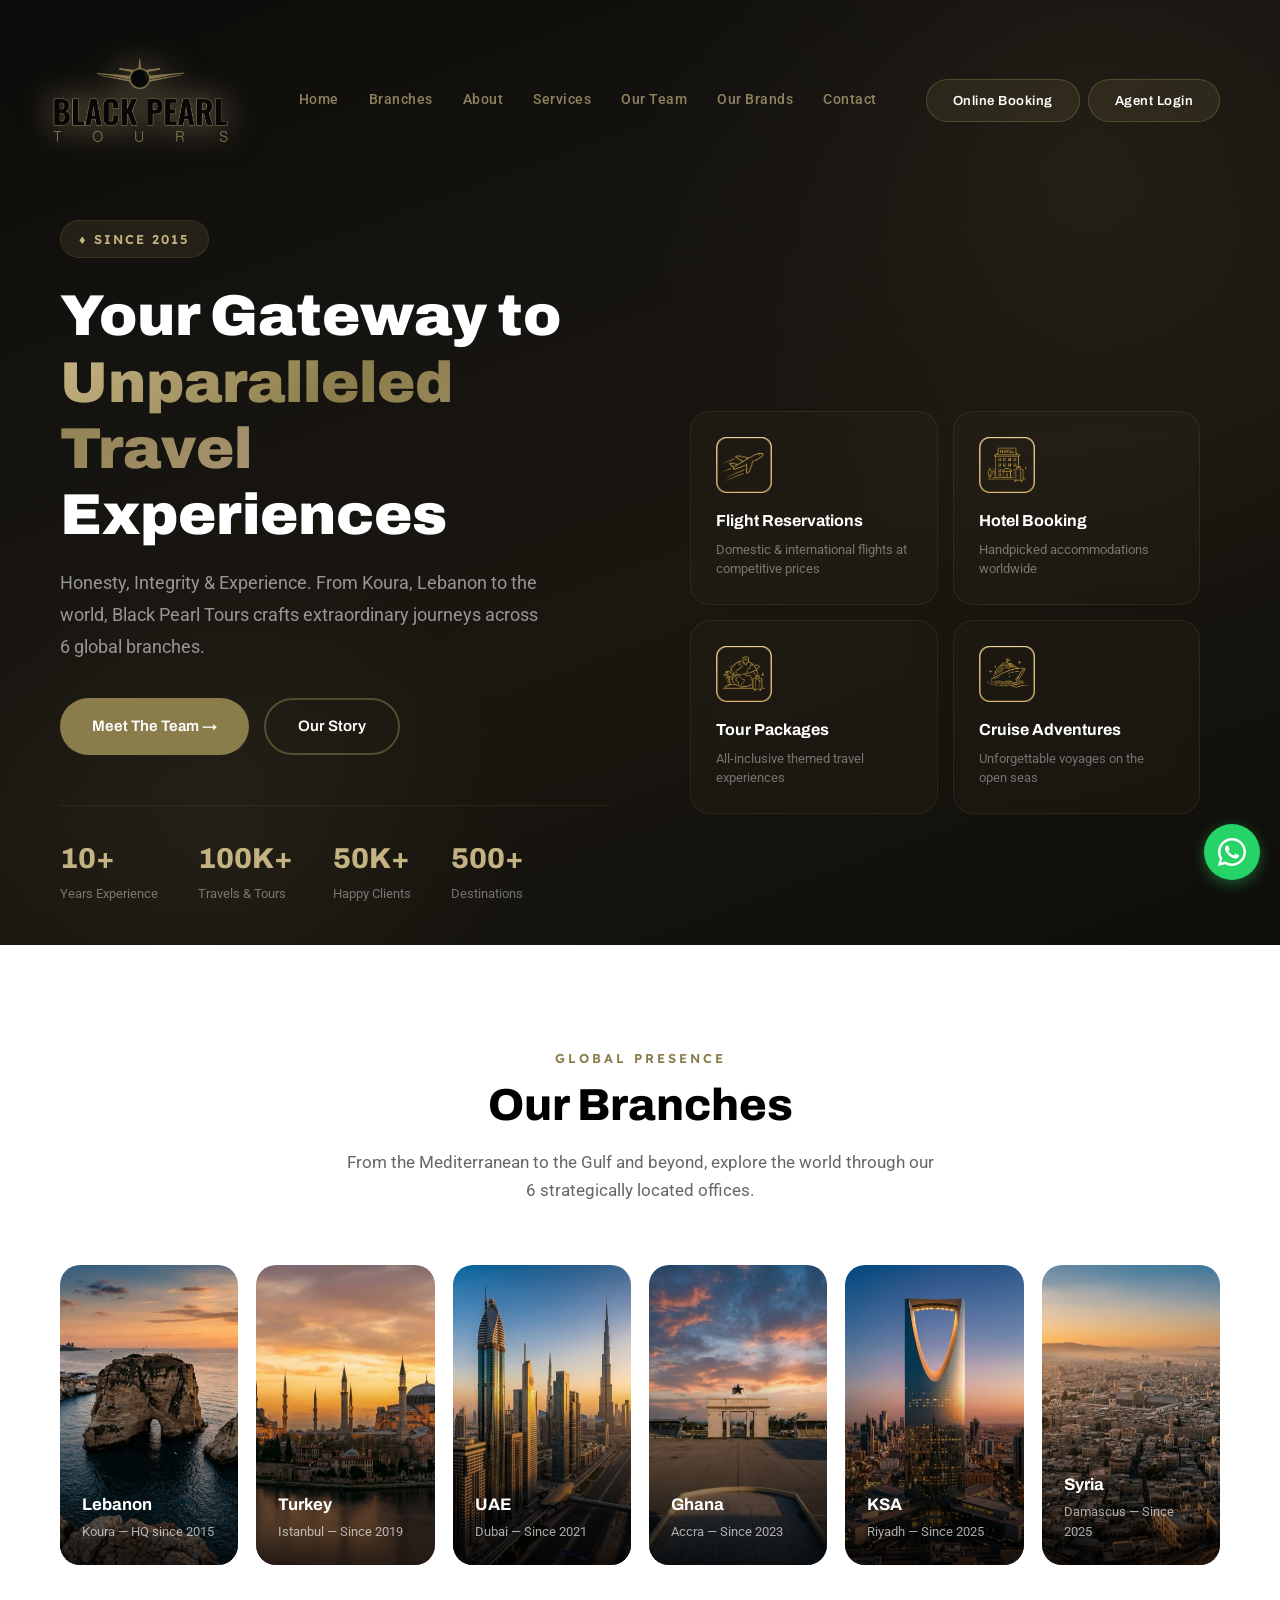
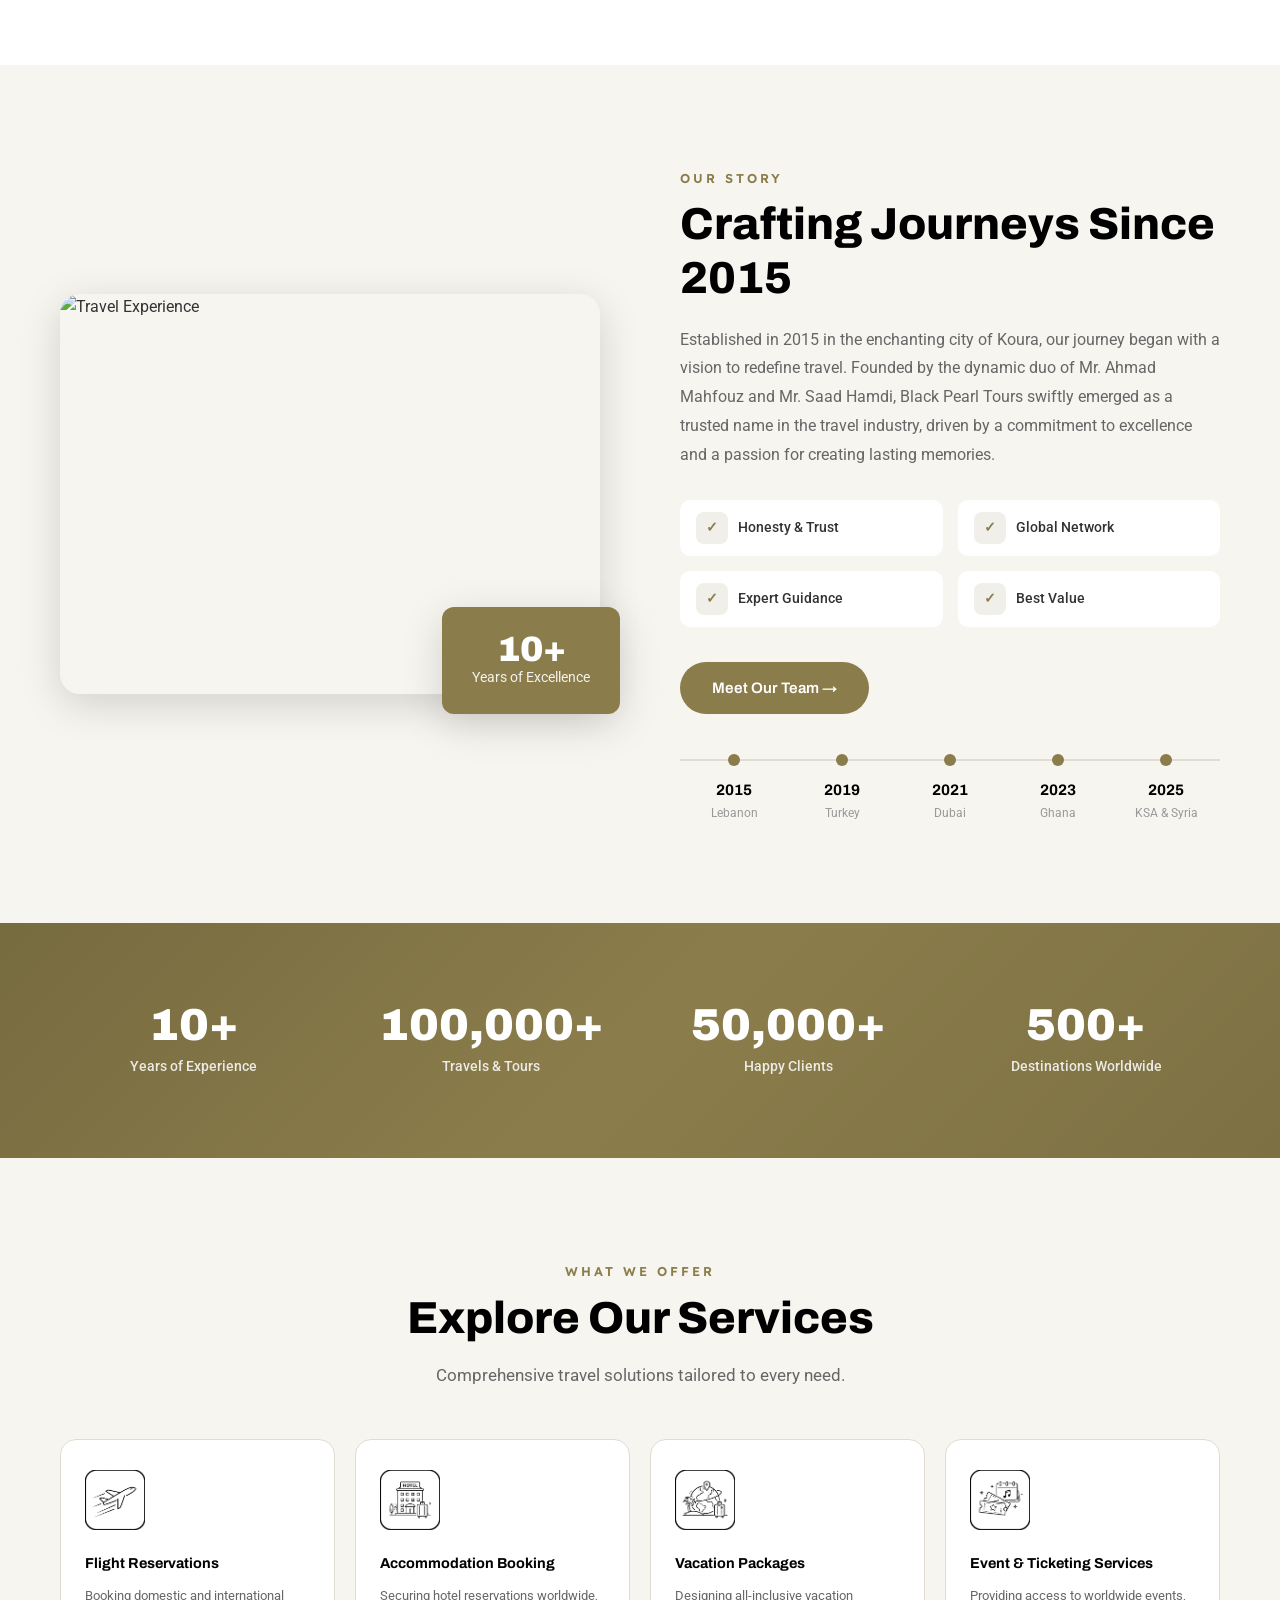
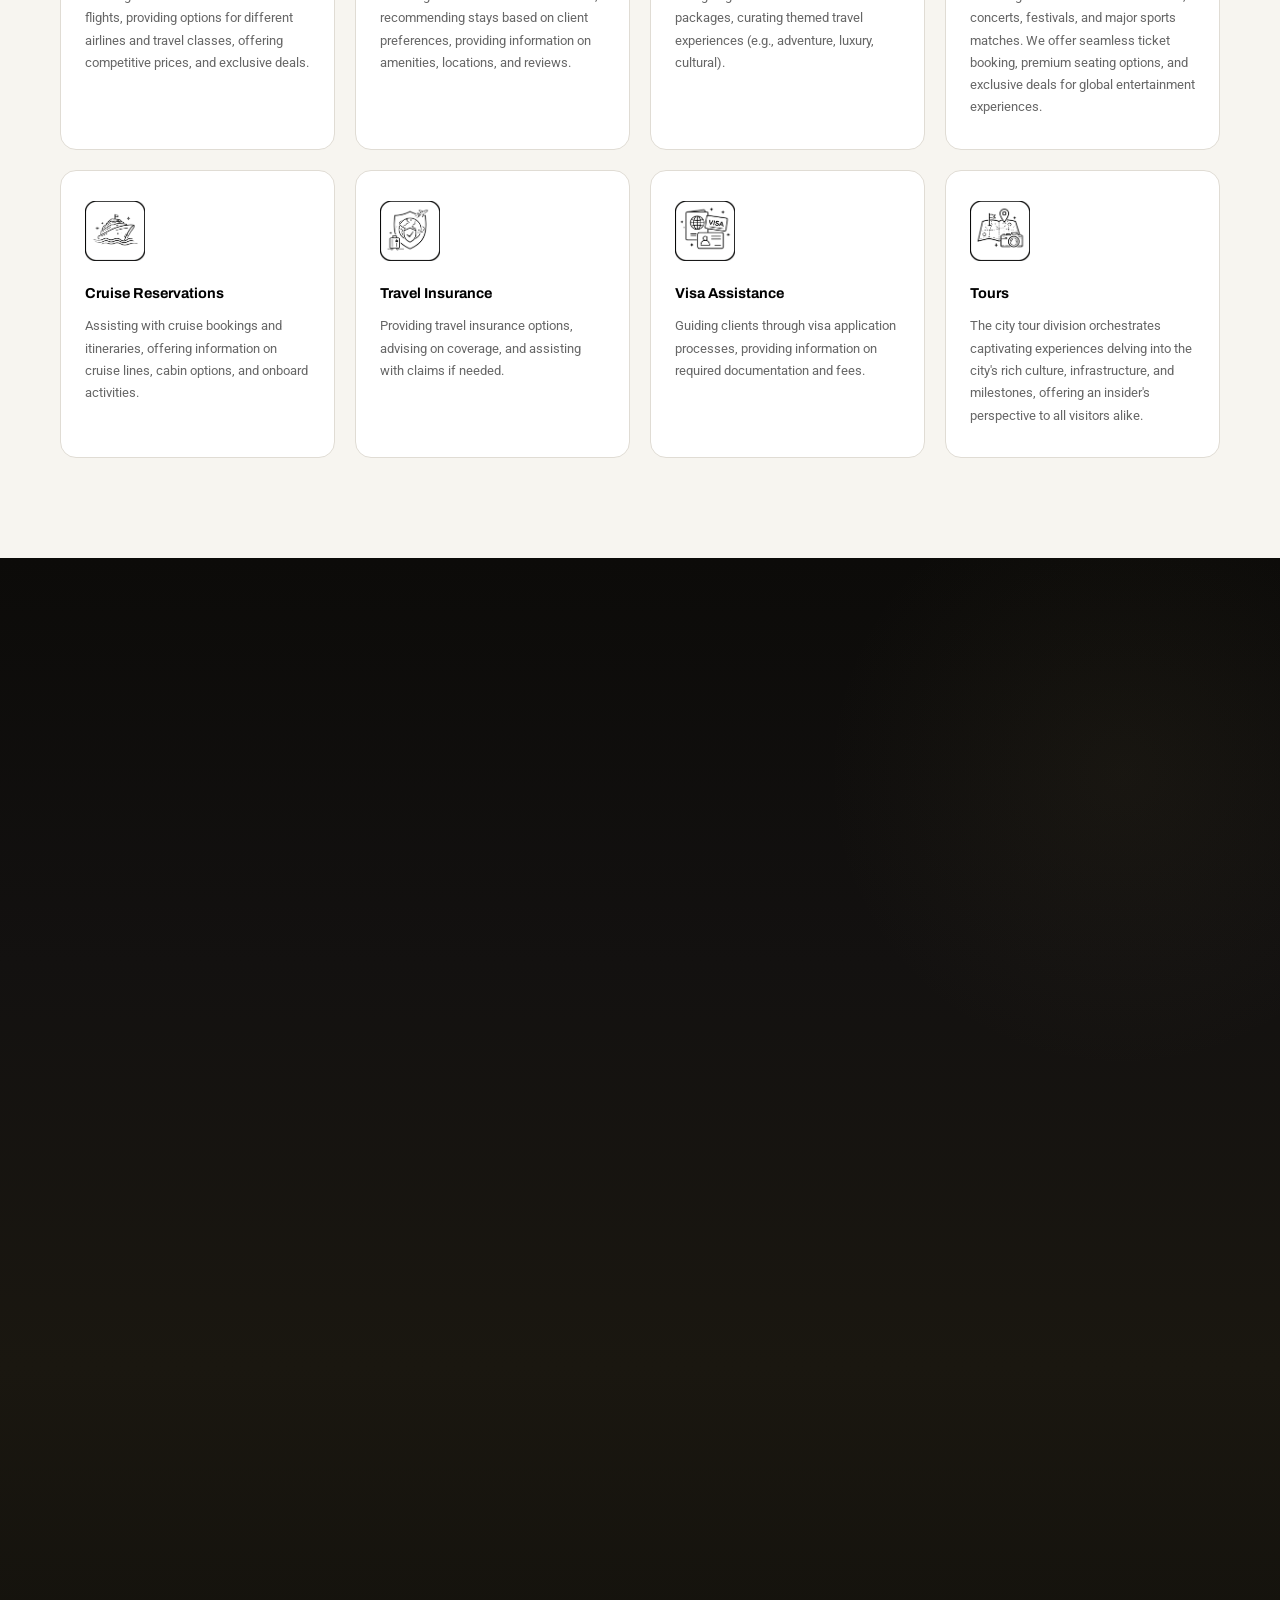
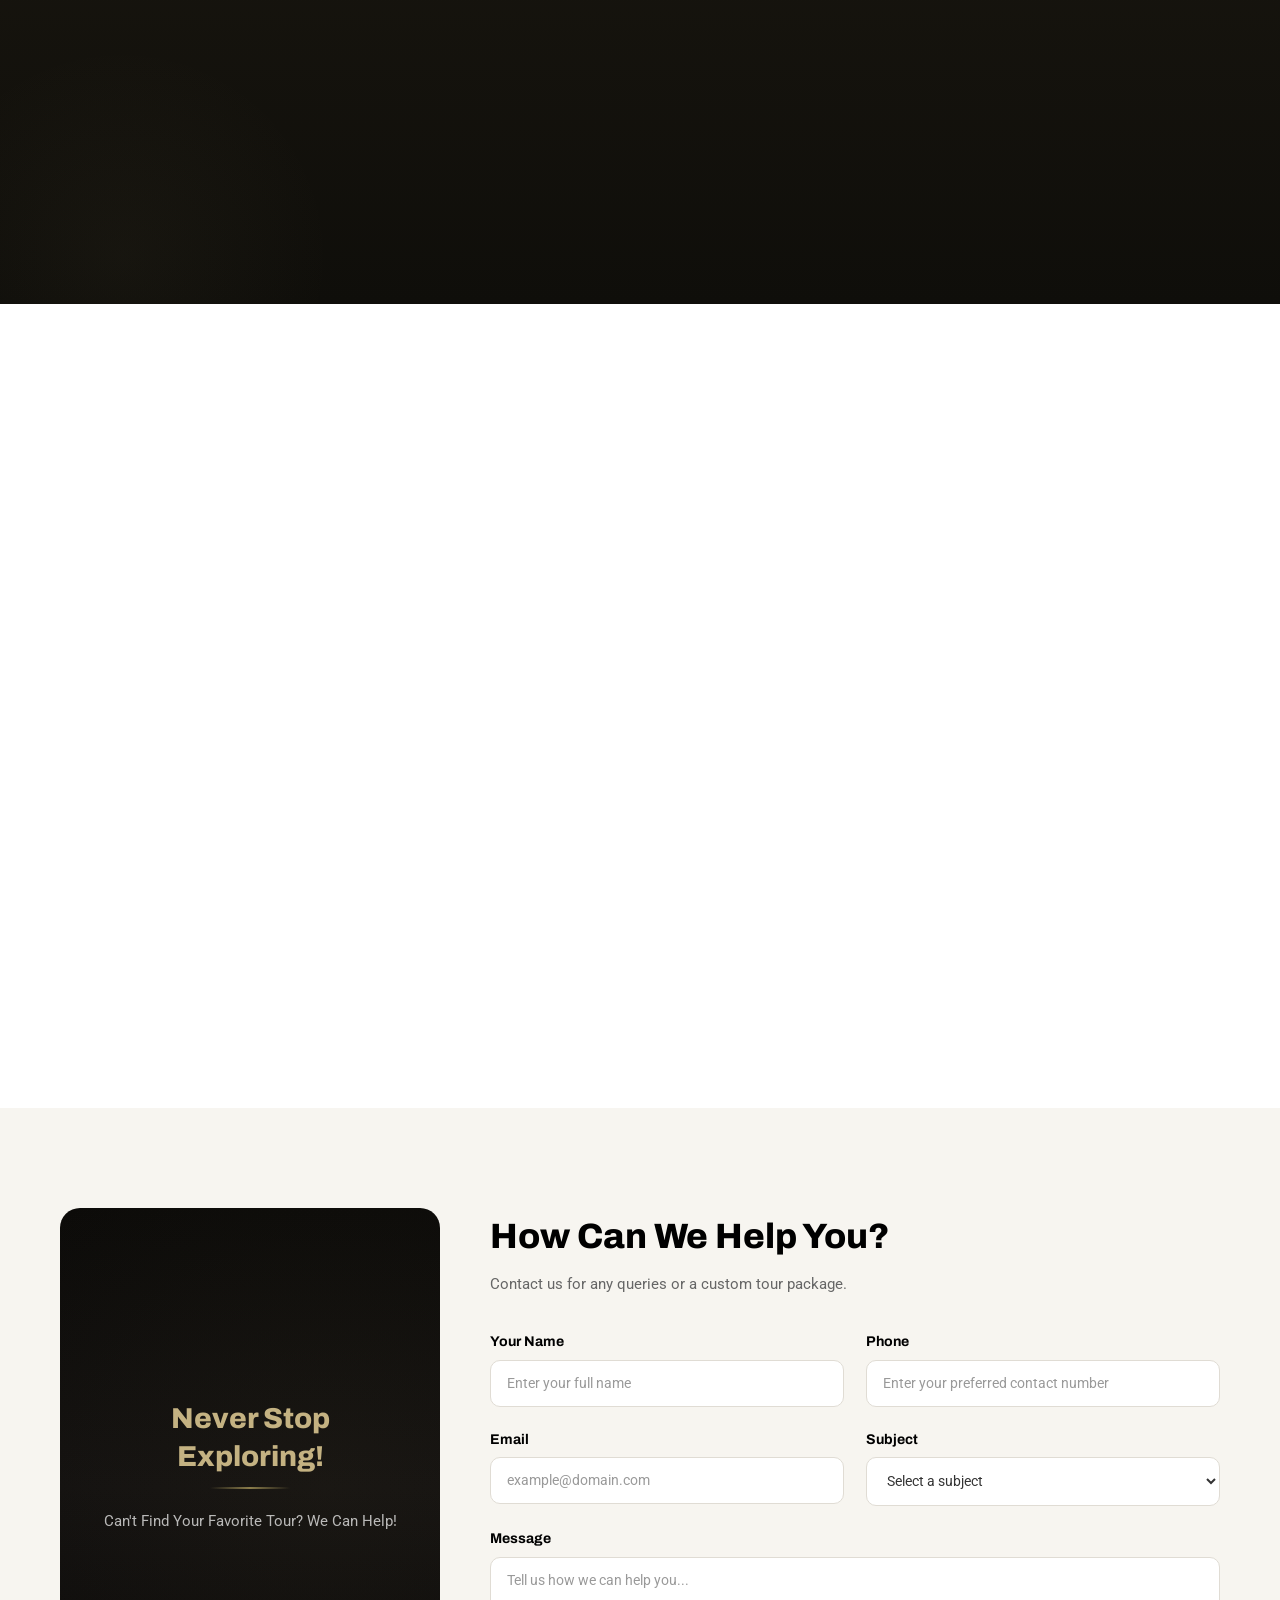
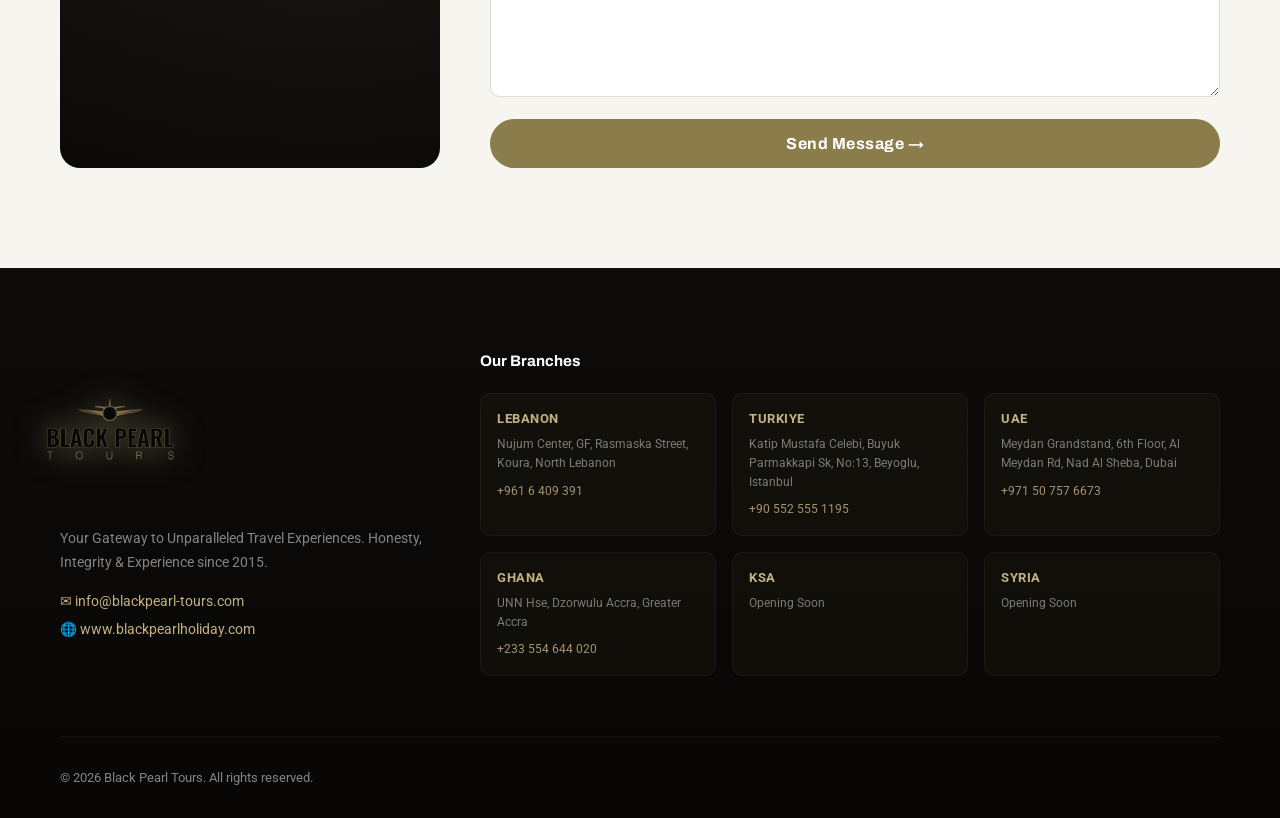
==== commit 80edfe67: "Remove country flags from branch cards, restore airplane photo in About Co-Authored-By: Claude Opus " ====
--- a/index.html
+++ b/index.html
@@ -119,7 +119,7 @@
           <div class="branch-bg"></div>
           <div class="branch-overlay"></div>
           <div class="branch-content">
-            <div class="branch-flag">&#127473;&#127463;</div>
+
             <h3>Lebanon</h3>
             <p>Koura &mdash; HQ since 2015</p>
           </div>
@@ -128,7 +128,7 @@
           <div class="branch-bg"></div>
           <div class="branch-overlay"></div>
           <div class="branch-content">
-            <div class="branch-flag">&#127481;&#127479;</div>
+
             <h3>Turkey</h3>
             <p>Istanbul &mdash; Since 2019</p>
           </div>
@@ -137,7 +137,7 @@
           <div class="branch-bg"></div>
           <div class="branch-overlay"></div>
           <div class="branch-content">
-            <div class="branch-flag">&#127462;&#127466;</div>
+
             <h3>UAE</h3>
             <p>Dubai &mdash; Since 2021</p>
           </div>
@@ -146,7 +146,7 @@
           <div class="branch-bg"></div>
           <div class="branch-overlay"></div>
           <div class="branch-content">
-            <div class="branch-flag">&#127468;&#127469;</div>
+
             <h3>Ghana</h3>
             <p>Accra &mdash; Since 2023</p>
           </div>
@@ -155,7 +155,7 @@
           <div class="branch-bg"></div>
           <div class="branch-overlay"></div>
           <div class="branch-content">
-            <div class="branch-flag">&#127480;&#127462;</div>
+
             <h3>KSA</h3>
             <p>Riyadh &mdash; Since 2025</p>
           </div>
@@ -164,7 +164,7 @@
           <div class="branch-bg"></div>
           <div class="branch-overlay"></div>
           <div class="branch-content">
-            <div class="branch-flag">&#127480;&#127486;</div>
+
             <h3>Syria</h3>
             <p>Damascus &mdash; Since 2025</p>
           </div>
@@ -179,7 +179,7 @@
     <div class="container">
       <div class="about-visual fade-in">
         <div class="about-img-main">
-          <img src="assets/images/branches/lebanon.jpg" alt="Black Pearl Tours - Lebanon HQ" loading="lazy">
+          <img src="https://images.unsplash.com/photo-1488085061387-422e29b40080?w=600&h=400&fit=crop" alt="Travel Experience" loading="lazy">
         </div>
         <div class="about-experience">
           <h3>10+</h3>
--- a/assets/css/styles.css
+++ b/assets/css/styles.css
@@ -344,16 +344,13 @@
 .hero-card-icon {
   width: 56px;
   height: 56px;
-  border-radius: 12px;
-  overflow: hidden;
   margin-bottom: 15px;
   flex-shrink: 0;
 }
 .hero-card-icon img {
   width: 100%;
   height: 100%;
-  object-fit: cover;
-  border-radius: 12px;
+  object-fit: contain;
 }
 .hero-card h4 {
   color: var(--white);
@@ -632,15 +629,12 @@
 .dept-featured-icon {
   width: 64px;
   height: 64px;
-  border-radius: 16px;
-  overflow: hidden;
   flex-shrink: 0;
 }
 .dept-featured-icon img {
   width: 100%;
   height: 100%;
-  object-fit: cover;
-  border-radius: 16px;
+  object-fit: contain;
 }
 .dept-featured-title {
   font-family: 'Archivo', sans-serif;
@@ -709,14 +703,11 @@
   width: 36px;
   height: 36px;
   flex-shrink: 0;
-  border-radius: 8px;
-  overflow: hidden;
 }
 .dept-card-icon img {
   width: 100%;
   height: 100%;
-  object-fit: cover;
-  border-radius: 8px;
+  object-fit: contain;
 }
 .dept-card-title {
   font-family: 'Archivo', sans-serif;
@@ -838,14 +829,11 @@
   height: 60px;
   margin-bottom: 14px;
   display: inline-block;
-  border-radius: 12px;
-  overflow: hidden;
 }
 .service-icon img {
   width: 100%;
   height: 100%;
-  object-fit: cover;
-  border-radius: 12px;
+  object-fit: contain;
 }
 .service-card h4 {
   font-family: 'Archivo', sans-serif;
